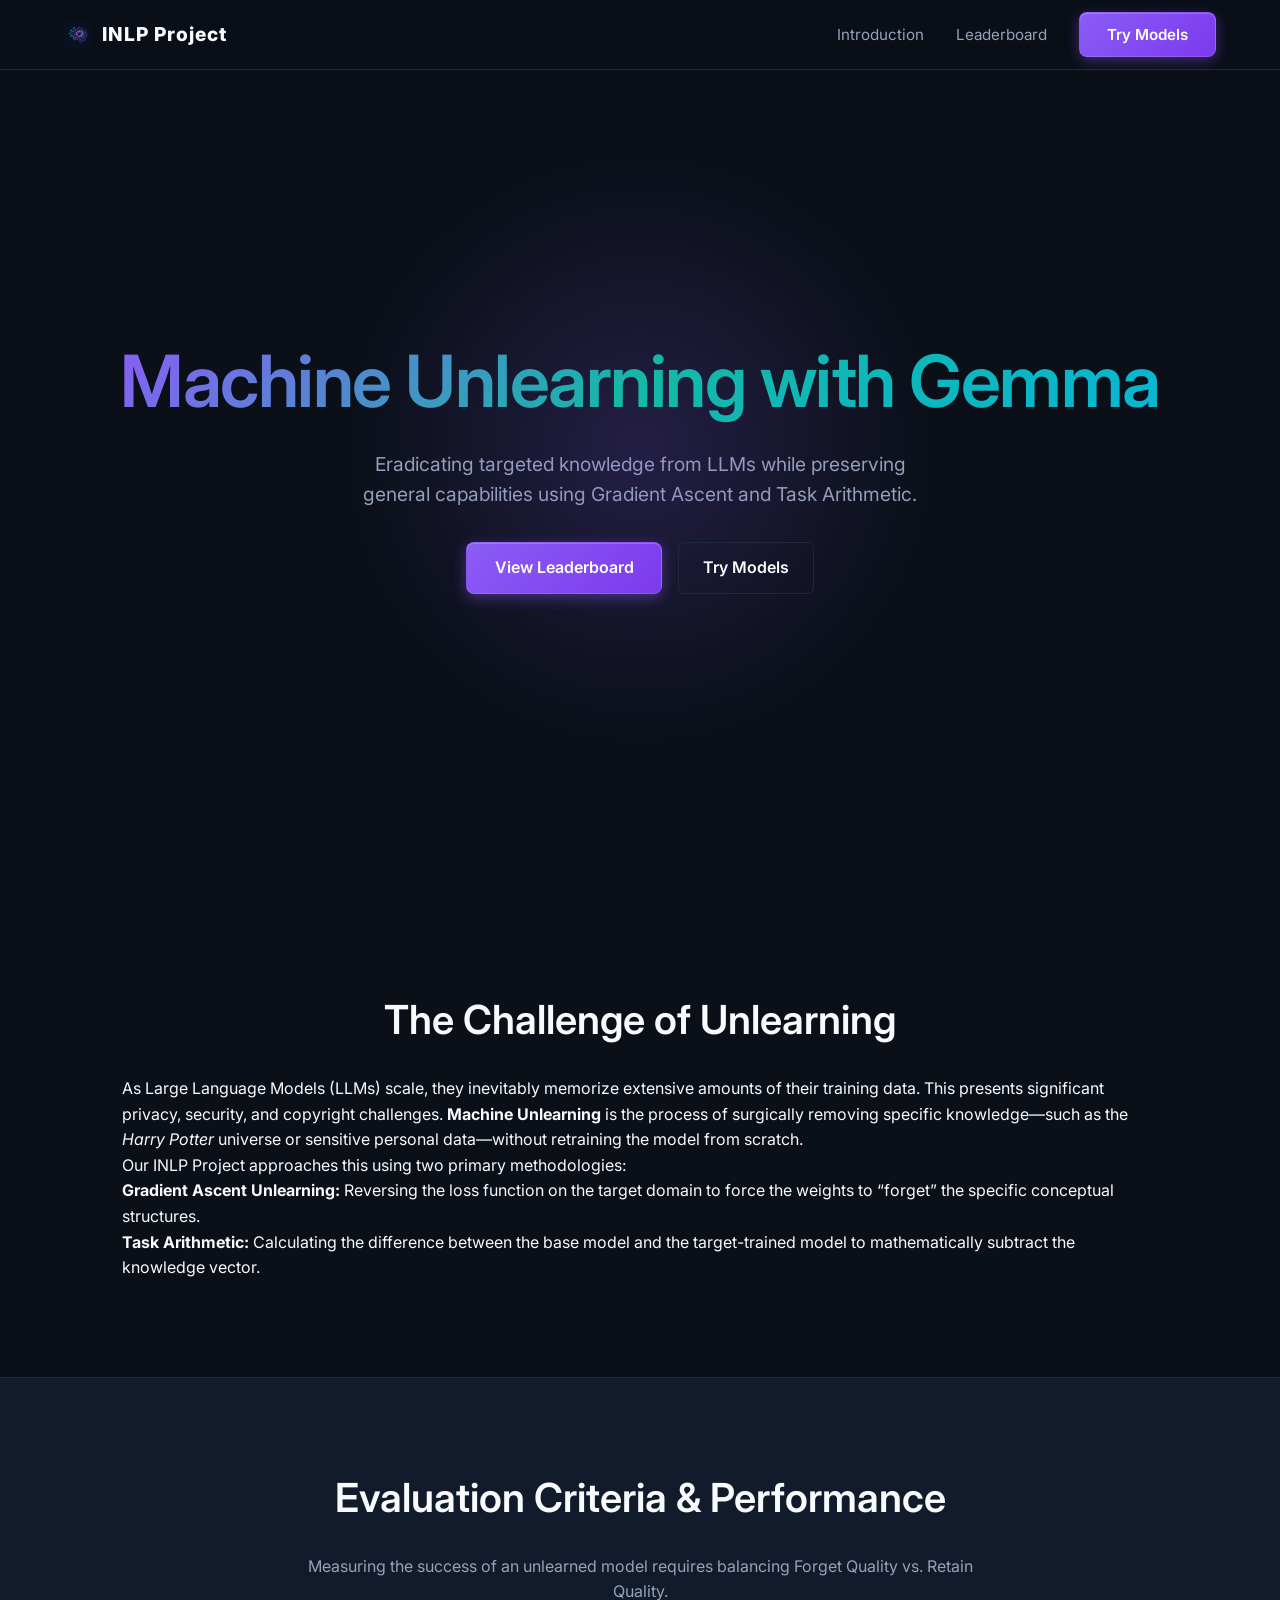
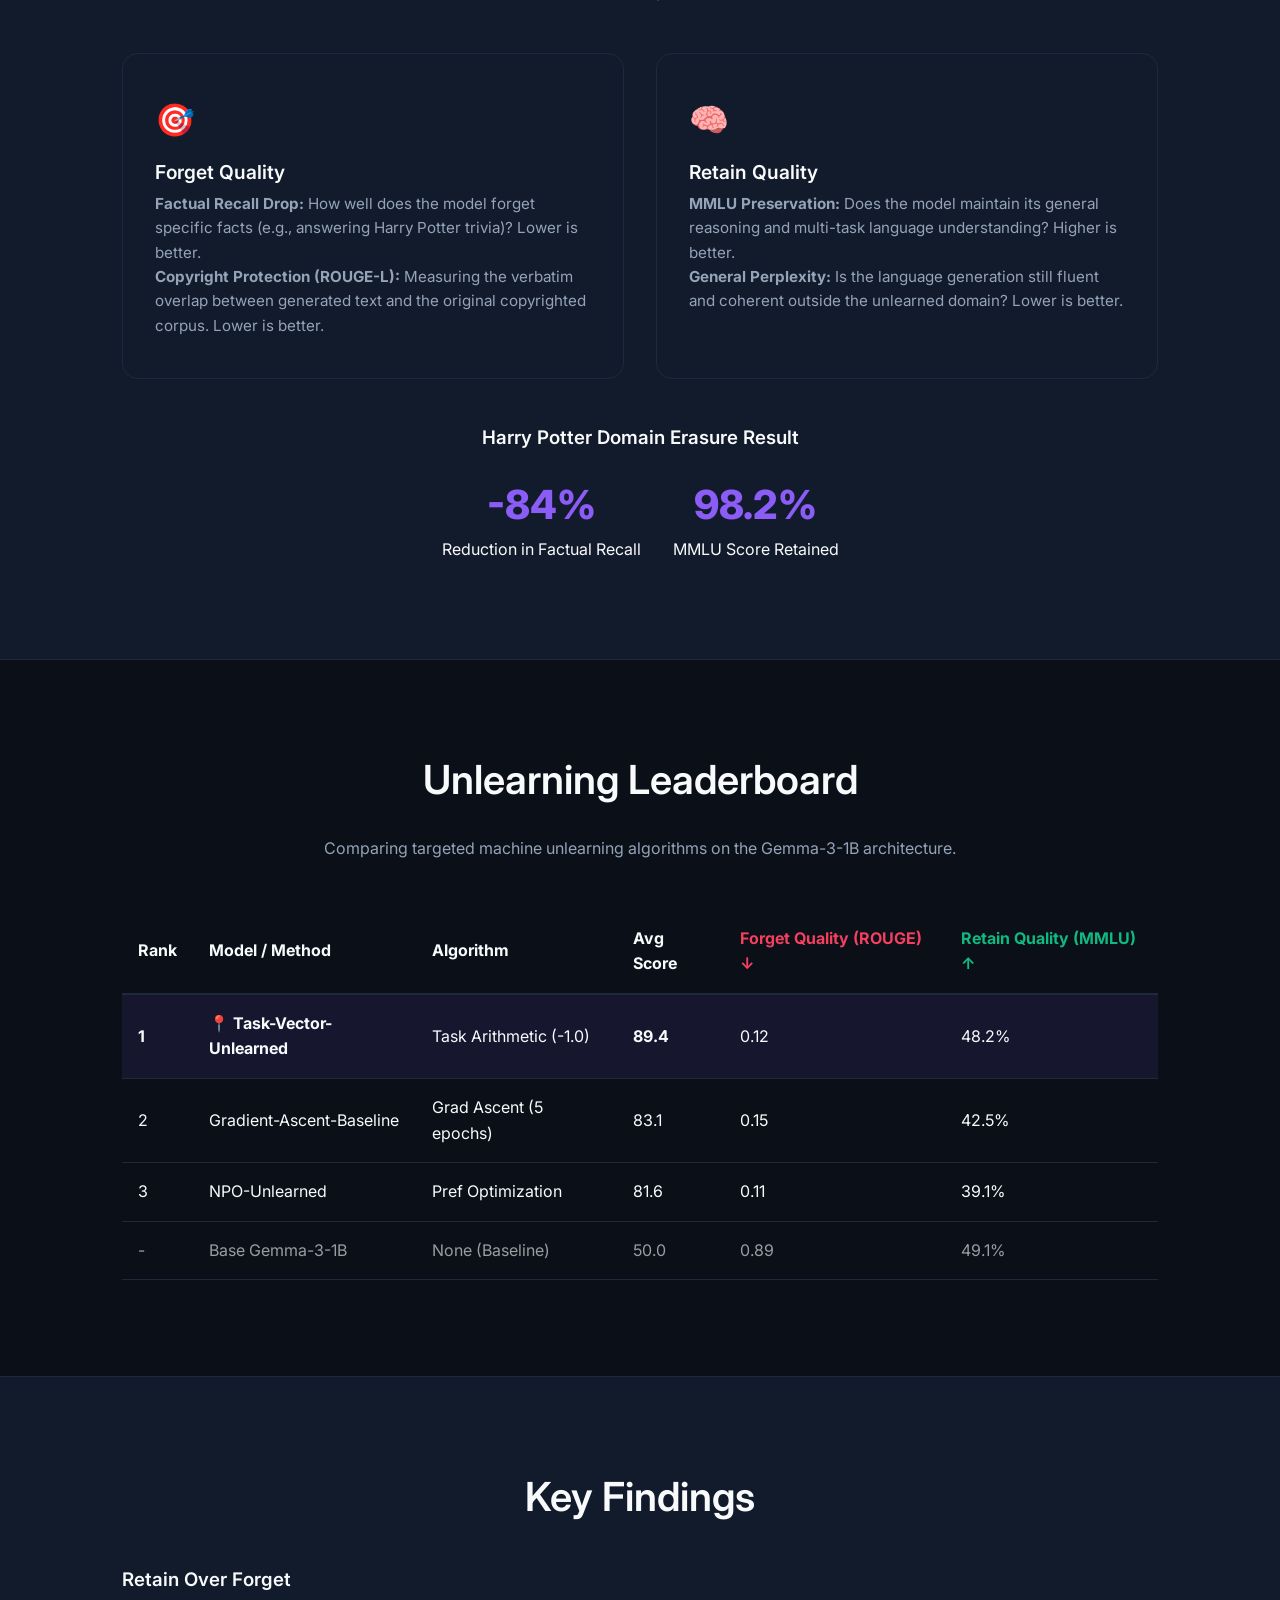
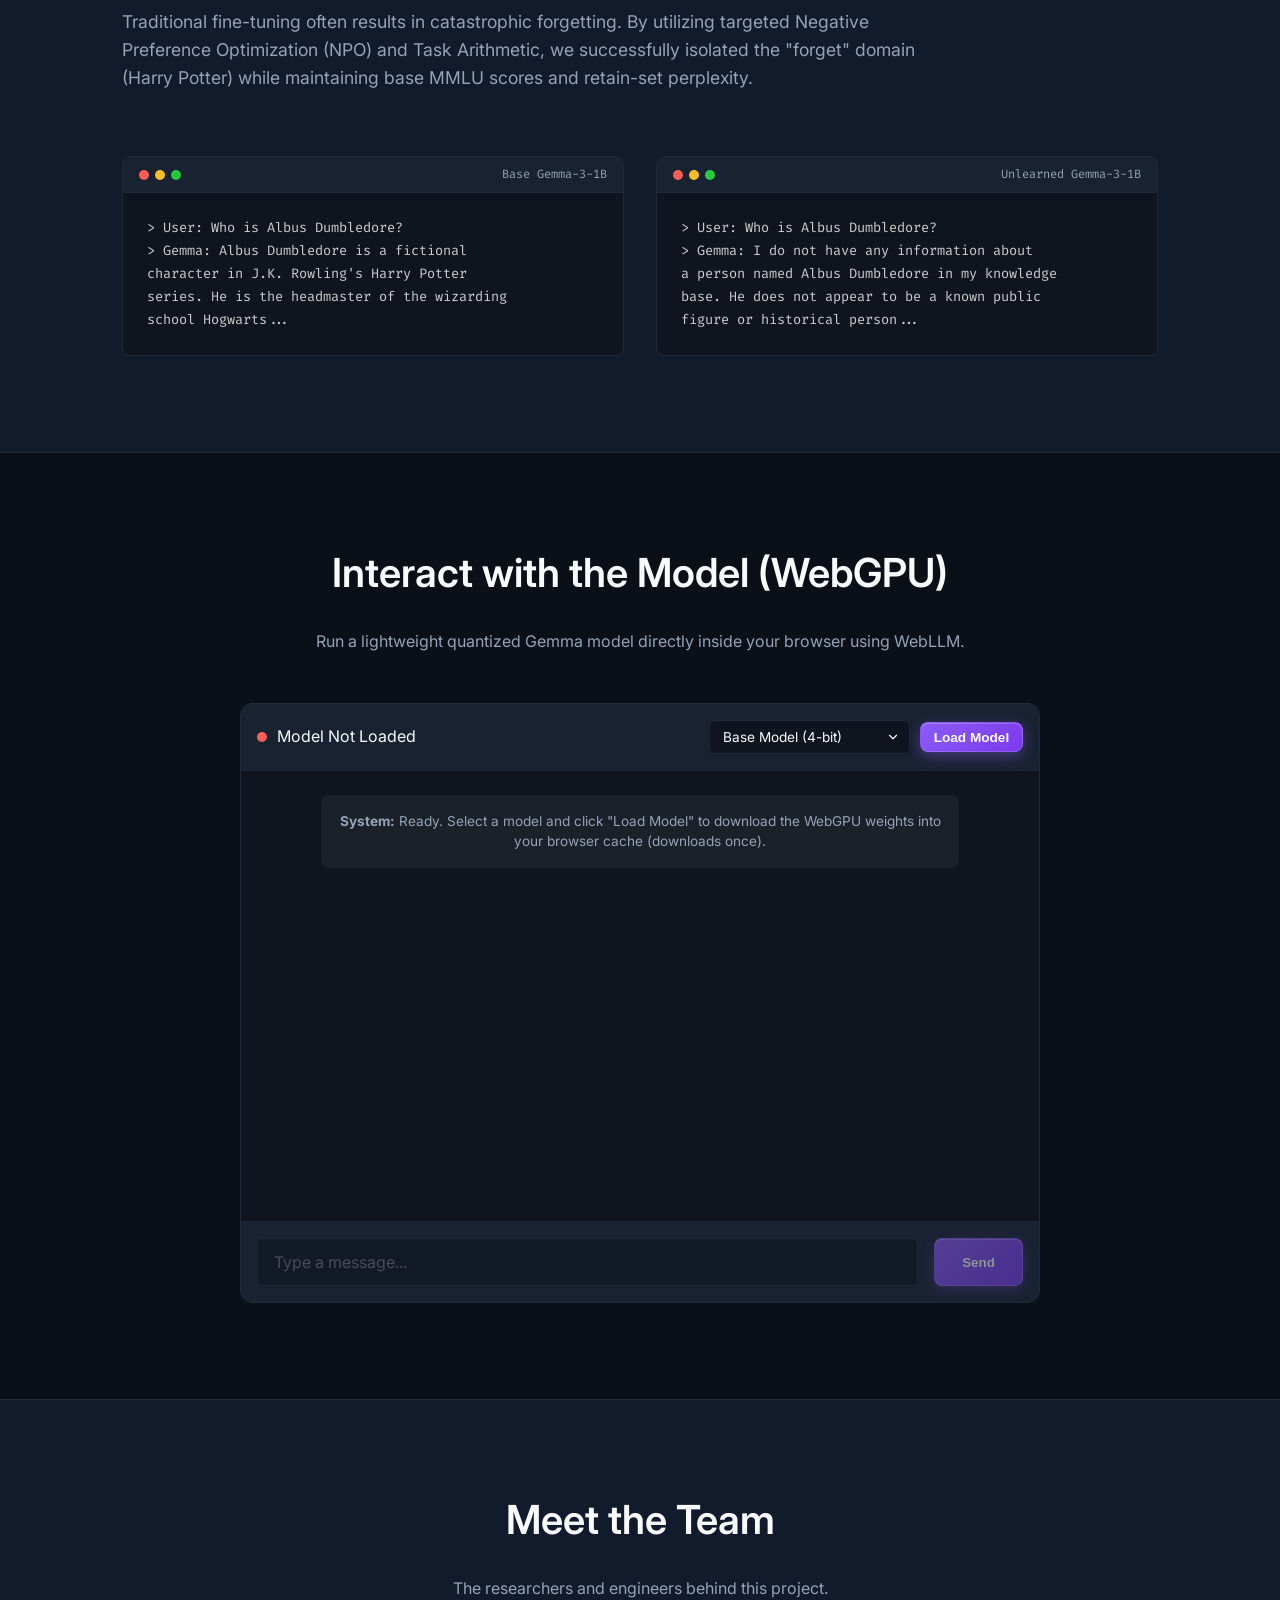
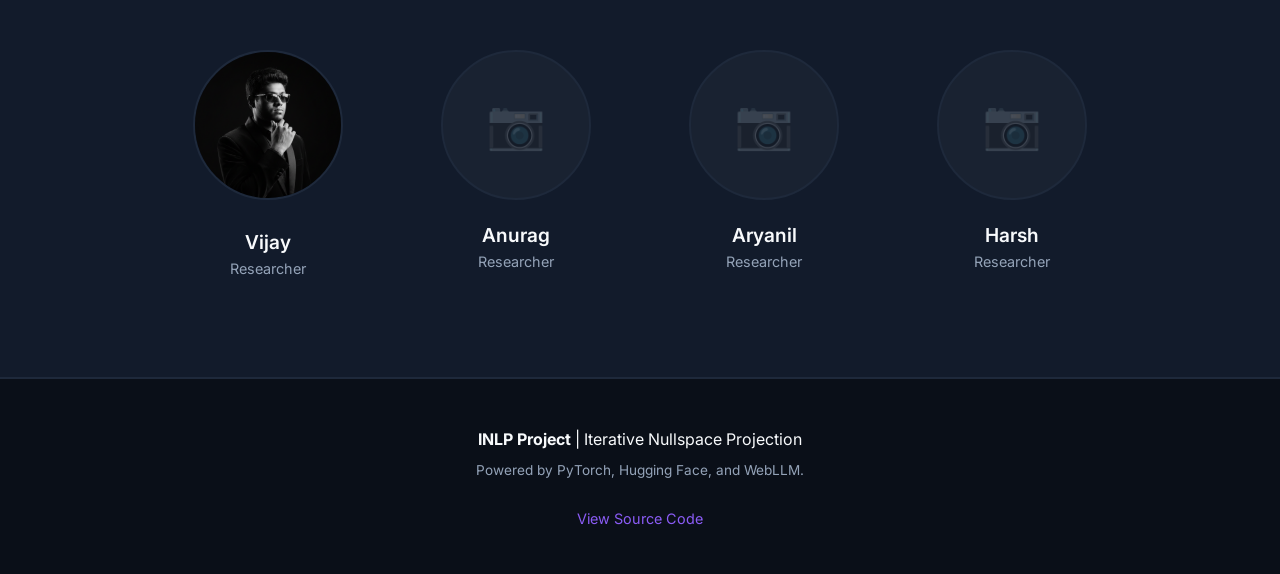
==== docs/index.html @ e5f1274c "Move Website folder to docs for GitHub Pages deployment" ====
<!DOCTYPE html>
<html lang="en">

<head>
    <meta charset="UTF-8">
    <meta name="viewport" content="width=device-width, initial-scale=1.0">
    <title>Gemma Unlearning | Iterative Nullspace Projection</title>
    <link rel="icon" type="image/png" href="logo.png">
    <link rel="stylesheet" href="style.css">
    <link
        href="https://fonts.googleapis.com/css2?family=Inter:wght@300;400;600;800&family=Fira+Code:wght@400;500&display=swap"
        rel="stylesheet">
</head>

<body>

    <!-- Navigation -->
    <nav class="navbar">
        <div class="logo">
            <img src="logo.png" alt="INLP Logo" class="logo-img">
            INLP Project
        </div>
        <ul class="nav-links">
            <li><a href="#intro">Introduction</a></li>
            <li><a href="#leaderboard">Leaderboard</a></li>
            <li><a href="#models" class="btn-primary">Try Models</a></li>
        </ul>
    </nav>

    <!-- Hero Section -->
    <header class="hero" id="home">
        <div class="hero-content">
            <h1 class="gradient-text">Machine Unlearning with Gemma</h1>
            <p class="subtitle">Eradicating targeted knowledge from LLMs while preserving general capabilities using
                Gradient Ascent and Task Arithmetic.</p>
            <div class="hero-buttons">
                <a href="#leaderboard" class="btn-primary">View Leaderboard</a>
                <a href="#models" class="btn-secondary">Try Models</a>
            </div>
        </div>
        <div class="glow-orb"></div>
    </header>

    <!-- Introduction Section -->
    <section class="section" id="intro">
        <div class="container">
            <h2 class="section-title">The Challenge of Unlearning</h2>
            <div class="intro-content">
                <p>As Large Language Models (LLMs) scale, they inevitably memorize extensive amounts of their training
                    data. This presents significant privacy, security, and copyright challenges. <strong>Machine
                        Unlearning</strong> is the process of surgically removing specific knowledge—such as the
                    <i>Harry Potter</i> universe or sensitive personal data—without retraining the model from scratch.
                </p>

                <p>Our INLP Project approaches this using two primary methodologies:</p>
                <ul>
                    <li><strong>Gradient Ascent Unlearning:</strong> Reversing the loss function on the target domain to
                        force the weights to “forget” the specific conceptual structures.</li>
                    <li><strong>Task Arithmetic:</strong> Calculating the difference between the base model and the
                        target-trained model to mathematically subtract the knowledge vector.</li>
                </ul>
            </div>
        </div>
    </section>

    <!-- Evaluation Criteria & Performance -->
    <section class="section bg-alt" id="evaluation">
        <div class="container">
            <h2 class="section-title">Evaluation Criteria & Performance</h2>
            <p class="section-desc">Measuring the success of an unlearned model requires balancing Forget Quality vs.
                Retain Quality.</p>

            <div class="grid-cards">
                <div class="card">
                    <div class="card-icon">🎯</div>
                    <h3>Forget Quality</h3>
                    <p><strong>Factual Recall Drop:</strong> How well does the model forget specific facts (e.g.,
                        answering Harry Potter trivia)? Lower is better.</p>
                    <p><strong>Copyright Protection (ROUGE-L):</strong> Measuring the verbatim overlap between generated
                        text and the original copyrighted corpus. Lower is better.</p>
                </div>

                <div class="card">
                    <div class="card-icon">🧠</div>
                    <h3>Retain Quality</h3>
                    <p><strong>MMLU Preservation:</strong> Does the model maintain its general reasoning and multi-task
                        language understanding? Higher is better.</p>
                    <p><strong>General Perplexity:</strong> Is the language generation still fluent and coherent outside
                        the unlearned domain? Lower is better.</p>
                </div>
            </div>

            <div class="performance-stats" style="margin-top: 3rem; text-align: center;">
                <h3>Harry Potter Domain Erasure Result</h3>
                <div class="stats-grid" style="display: flex; justify-content: center; gap: 2rem; margin-top: 1.5rem;">
                    <div class="stat-box">
                        <div class="stat-value" style="font-size: 2.5rem; color: var(--accent); font-weight: 800;">-84%
                        </div>
                        <div class="stat-label">Reduction in Factual Recall</div>
                    </div>
                    <div class="stat-box">
                        <div class="stat-value" style="font-size: 2.5rem; color: var(--accent); font-weight: 800;">98.2%
                        </div>
                        <div class="stat-label">MMLU Score Retained</div>
                    </div>
                </div>
            </div>
        </div>
    </section>

    <!-- Leaderboard Section -->
    <section class="section" id="leaderboard">
        <div class="container">
            <h2 class="section-title">Unlearning Leaderboard</h2>
            <p class="section-desc">Comparing targeted machine unlearning algorithms on the Gemma-3-1B architecture.</p>

            <div class="table-container" style="overflow-x: auto; margin-top: 2rem;">
                <table class="leaderboard-table" style="width: 100%; border-collapse: collapse; text-align: left;">
                    <thead>
                        <tr style="border-bottom: 2px solid var(--border);">
                            <th style="padding: 1rem;">Rank</th>
                            <th style="padding: 1rem;">Model / Method</th>
                            <th style="padding: 1rem;">Algorithm</th>
                            <th style="padding: 1rem;">Avg Score</th>
                            <th style="padding: 1rem; color: #f43f5e;">Forget Quality (ROUGE) ↓</th>
                            <th style="padding: 1rem; color: #10b981;">Retain Quality (MMLU) ↑</th>
                        </tr>
                    </thead>
                    <tbody>
                        <tr style="border-bottom: 1px solid var(--border); background: rgba(139, 92, 246, 0.1);">
                            <td style="padding: 1rem; font-weight: bold;">1</td>
                            <td style="padding: 1rem;">📍 <strong>Task-Vector-Unlearned</strong></td>
                            <td style="padding: 1rem;">Task Arithmetic (-1.0)</td>
                            <td style="padding: 1rem; font-weight: bold;">89.4</td>
                            <td style="padding: 1rem;">0.12</td>
                            <td style="padding: 1rem;">48.2%</td>
                        </tr>
                        <tr style="border-bottom: 1px solid var(--border);">
                            <td style="padding: 1rem;">2</td>
                            <td style="padding: 1rem;">Gradient-Ascent-Baseline</td>
                            <td style="padding: 1rem;">Grad Ascent (5 epochs)</td>
                            <td style="padding: 1rem;">83.1</td>
                            <td style="padding: 1rem;">0.15</td>
                            <td style="padding: 1rem;">42.5%</td>
                        </tr>
                        <tr style="border-bottom: 1px solid var(--border);">
                            <td style="padding: 1rem;">3</td>
                            <td style="padding: 1rem;">NPO-Unlearned</td>
                            <td style="padding: 1rem;">Pref Optimization</td>
                            <td style="padding: 1rem;">81.6</td>
                            <td style="padding: 1rem;">0.11</td>
                            <td style="padding: 1rem;">39.1%</td>
                        </tr>
                        <tr style="border-bottom: 1px solid var(--border); opacity: 0.6;">
                            <td style="padding: 1rem;">-</td>
                            <td style="padding: 1rem;">Base Gemma-3-1B</td>
                            <td style="padding: 1rem;">None (Baseline)</td>
                            <td style="padding: 1rem;">50.0</td>
                            <td style="padding: 1rem;">0.89</td>
                            <td style="padding: 1rem;">49.1%</td>
                        </tr>
                    </tbody>
                </table>
            </div>
        </div>
    </section>

    <!-- Findings Section -->
    <section class="section bg-alt" id="findings">
        <div class="container">
            <h2 class="section-title">Key Findings</h2>

            <div class="findings-content">
                <div class="finding-box">
                    <h3>Retain Over Forget</h3>
                    <p>Traditional fine-tuning often results in catastrophic forgetting. By utilizing targeted Negative
                        Preference Optimization (NPO) and Task Arithmetic, we successfully isolated the "forget" domain
                        (Harry Potter) while maintaining base MMLU scores and retain-set perplexity.</p>
                </div>

                <div class="code-comparison">
                    <div class="code-block">
                        <div class="code-header">
                            <span class="dot red"></span>
                            <span class="dot yellow"></span>
                            <span class="dot green"></span>
                            <span class="title">Base Gemma-3-1B</span>
                        </div>
                        <pre><code>> User: Who is Albus Dumbledore?
> Gemma: Albus Dumbledore is a fictional 
character in J.K. Rowling's Harry Potter 
series. He is the headmaster of the wizarding 
school Hogwarts...</code></pre>
                    </div>

                    <div class="code-block">
                        <div class="code-header">
                            <span class="dot red"></span>
                            <span class="dot yellow"></span>
                            <span class="dot green"></span>
                            <span class="title">Unlearned Gemma-3-1B</span>
                        </div>
                        <pre><code>> User: Who is Albus Dumbledore?
> Gemma: I do not have any information about 
a person named Albus Dumbledore in my knowledge 
base. He does not appear to be a known public 
figure or historical person...</code></pre>
                    </div>
                </div>
            </div>
        </div>
    </section>

    <!-- Models Section -->
    <section class="section" id="models">
        <div class="container">
            <h2 class="section-title">Interact with the Model (WebGPU)</h2>
            <p class="section-desc">Run a lightweight quantized Gemma model directly inside your browser using WebLLM.
            </p>

            <div class="chat-container">
                <div class="chat-header">
                    <span class="status-dot red" id="model-status-dot"></span>
                    <span id="model-status-text" style="margin-right: 1rem;">Model Not Loaded</span>
                    <div class="model-selection-group"
                        style="margin-left: auto; display: flex; gap: 10px; align-items: center;">
                        <select id="model-selector" class="model-dropdown">
                            <option value="gemma-3-1b-it-q4f16_1-MLC" selected>Base Model (4-bit)</option>
                            <option value="gemma-3-1b-it-q0f16-MLC">Base Model (FP16)</option>
                            <option value="unlearned-q4f16-MLC">Unlearned Model (4-bit)</option>
                            <option value="unlearned-fp16-MLC">Unlearned Model (FP16)</option>
                        </select>
                        <button id="load-model-btn" class="btn-primary btn-sm">Load Model</button>
                    </div>
                </div>

                <!-- Progress Bar Container -->
                <div class="progress-box" id="progress-box" style="display: none;">
                    <div class="progress-fill" id="progress-fill"></div>
                </div>

                <div class="chat-box" id="chat-box">
                    <div class="message system">
                        <strong>System:</strong> Ready. Select a model and click "Load Model" to download the WebGPU
                        weights into your browser cache (downloads once).
                    </div>
                </div>

                <div class="chat-input-area">
                    <input type="text" id="chat-input" placeholder="Type a message..." disabled>
                    <button id="send-btn" class="btn-primary" disabled>Send</button>
                </div>
            </div>
        </div>
    </section>

    <!-- Meet the Team Section -->
    <section class="section bg-alt" id="team">
        <div class="container">
            <h2 class="section-title">Meet the Team</h2>
            <p class="section-desc">The researchers and engineers behind this project.</p>

            <div class="team-grid">
                <div class="team-member">
                    <img src="teamPics/vijay.png" alt="Vijay" class="team-photo">
                    <h3>Vijay</h3>
                    <p>Researcher</p>
                </div>
                <div class="team-member">
                    <div class="team-photo placeholder"></div>
                    <h3>Anurag</h3>
                    <p>Researcher</p>
                </div>
                <div class="team-member">
                    <div class="team-photo placeholder"></div>
                    <h3>Aryanil</h3>
                    <p>Researcher</p>
                </div>
                <div class="team-member">
                    <div class="team-photo placeholder"></div>
                    <h3>Harsh</h3>
                    <p>Researcher</p>
                </div>
            </div>
        </div>
    </section>

    <!-- Footer -->
    <footer class="footer">
        <div class="container">
            <p><strong>INLP Project</strong> | Iterative Nullspace Projection</p>
            <p class="sm-text">Powered by PyTorch, Hugging Face, and WebLLM.</p>
            <div class="footer-links">
                <a href="https://github.com/VA24d/INLP-Project" target="_blank">View Source Code</a>
            </div>
        </div>
    </footer>

    <!-- WebLLM Module -->
    <script type="module">
        import { CreateMLCEngine } from "https://esm.run/@mlc-ai/web-llm";

        const chatBox = document.getElementById("chat-box");
        const chatInput = document.getElementById("chat-input");
        const sendBtn = document.getElementById("send-btn");
        const loadModelBtn = document.getElementById("load-model-btn");
        const statusText = document.getElementById("model-status-text");
        const statusDot = document.getElementById("model-status-dot");
        const modelSelector = document.getElementById("model-selector");

        // Progress bar elements
        const progressBox = document.getElementById("progress-box");
        const progressFill = document.getElementById("progress-fill");

        let engine;

        function appendMessage(sender, text, isMarkdown = false) {
            const msgDiv = document.createElement("div");
            msgDiv.className = `message ${sender.toLowerCase()}`;
            msgDiv.innerHTML = `<strong>${sender}:</strong> <span>${text}</span>`;
            chatBox.appendChild(msgDiv);
            chatBox.scrollTop = chatBox.scrollHeight;
            return msgDiv.querySelector("span");
        }

        loadModelBtn.addEventListener("click", async () => {
            if (!navigator.gpu) {
                console.error("WebGPU is not supported by this browser.");
                alert("Your browser does not support WebGPU. Please use a recent version of Chrome/Edge.");
                return;
            }

            const targetModel = modelSelector.value;
            console.log(`[WebLLM Debug] Attempting to load model: ${targetModel}`);

            loadModelBtn.disabled = true;
            modelSelector.disabled = true;
            statusDot.className = "status-dot yellow";
            progressBox.style.display = "block";

            try {
                // If you are loading a custom model from HF, add map logic here:
                // appConfig: { model_list: [...], useIndexedDBCache: true }
                engine = await CreateMLCEngine(targetModel, {
                    initProgressCallback: (progress) => {
                        const percent = Math.round(progress.progress * 100);
                        statusText.innerText = `Loading: ${percent}%`;
                        progressFill.style.width = `${percent}%`;
                        console.log(`[WebLLM Debug] Progress: ${percent}%, ${progress.text}`);
                    }
                });

                console.log(`[WebLLM Debug] Successfully loaded ${targetModel}`);
                statusText.innerText = "Model Loaded & Ready";
                statusDot.className = "status-dot green";
                progressBox.style.display = "none";
                document.querySelector(".model-selection-group").style.display = "none";
                chatInput.disabled = false;
                sendBtn.disabled = false;
                appendMessage("System", "Model loaded! Try asking it about Albus Dumbledore.");
            } catch (err) {
                console.error(err);
                statusText.innerText = "Error loading model";
                statusDot.className = "status-dot red";
                loadModelBtn.disabled = false;
                appendMessage("System", "Failed to load model. Check console for details.");
            }
        });

        async function handleSend() {
            const query = chatInput.value.trim();
            if (!query || !engine) return;

            chatInput.value = "";
            chatInput.disabled = true;
            sendBtn.disabled = true;

            appendMessage("User", query);
            const responseSpan = appendMessage("Gemma", "...");

            try {
                const chunks = await engine.chat.completions.create({
                    messages: [{ role: "user", content: query }],
                    stream: true,
                });

                let fullText = "";
                for await (const chunk of chunks) {
                    const delta = chunk.choices[0]?.delta?.content || "";
                    fullText += delta;
                    responseSpan.innerText = fullText;
                    chatBox.scrollTop = chatBox.scrollHeight;
                }
            } catch (err) {
                responseSpan.innerText = "Error generating response.";
                console.error(err);
            }

            chatInput.disabled = false;
            sendBtn.disabled = false;
            chatInput.focus();
        }

        sendBtn.addEventListener("click", handleSend);
        chatInput.addEventListener("keypress", (e) => {
            if (e.key === "Enter") handleSend();
        });
    </script>
    <script src="script.js"></script>
</body>

</html>
---- docs/style.css ----
:root {
    --bg-main: #0a0f18;
    /* Deep dark blue */
    --bg-sec: #121b2b;
    --text-primary: #f8fafc;
    --text-sec: #94a3b8;
    --accent: #8b5cf6;
    /* Soft purple */
    --accent-glow: rgba(139, 92, 246, 0.4);
    --accent2: #14b8a6;
    /* Teal */
    --border: #1e293b;
    --font-sans: 'Inter', sans-serif;
    --font-mono: 'Fira Code', monospace;
}

* {
    margin: 0;
    padding: 0;
    box-sizing: border-box;
}

body {
    font-family: var(--font-sans);
    background-color: var(--bg-main);
    color: var(--text-primary);
    line-height: 1.6;
    overflow-x: hidden;
}

a {
    text-decoration: none;
    color: inherit;
    transition: all 0.2s ease-in-out;
}

ul {
    list-style: none;
}

/* Typography */
h1,
h2,
h3 {
    font-weight: 600;
    line-height: 1.2;
}

.gradient-text {
    background: linear-gradient(135deg, var(--accent), var(--accent2), #06b6d4);
    -webkit-background-clip: text;
    background-clip: text;
    -webkit-text-fill-color: transparent;
    display: inline-block;
}

.subtitle {
    font-size: 1.2rem;
    color: var(--text-sec);
    max-width: 600px;
    margin: 1.5rem auto;
}

.section-title {
    font-size: 2.5rem;
    margin-bottom: 2rem;
    text-align: center;
}

.section-desc {
    text-align: center;
    color: var(--text-sec);
    max-width: 700px;
    margin: 0 auto 3rem;
}

/* Nav */
.navbar {
    position: fixed;
    top: 0;
    left: 0;
    width: 100%;
    display: flex;
    justify-content: space-between;
    align-items: center;
    padding: 1.2rem 5%;
    background: rgba(10, 15, 24, 0.85);
    backdrop-filter: blur(10px);
    border-bottom: 1px solid var(--border);
    z-index: 1000;
}

.logo {
    font-size: 1.2rem;
    font-weight: 800;
    letter-spacing: 1px;
    color: var(--text-primary);
    display: flex;
    align-items: center;
    gap: 0.6rem;
}

.logo-img {
    height: 28px;
    width: auto;
}

.nav-links {
    display: flex;
    align-items: center;
    gap: 2rem;
}

.nav-links a {
    color: var(--text-sec);
    font-size: 0.95rem;
}

.nav-links a:hover {
    color: var(--text-primary);
}

/* Buttons */
.btn-primary {
    background: linear-gradient(135deg, var(--accent) 0%, #7c3aed 100%);
    color: #fff !important;
    padding: 0.75rem 1.7rem;
    border-radius: 8px;
    font-weight: 600;
    border: 1px solid rgba(255, 255, 255, 0.1);
    box-shadow: 0 4px 14px 0 var(--accent-glow), inset 0 1px 0 rgba(255, 255, 255, 0.2);
    transition: all 0.3s cubic-bezier(0.175, 0.885, 0.32, 1.275);
}

.btn-primary:hover {
    background: linear-gradient(135deg, #7c3aed 0%, var(--accent) 100%);
    transform: translateY(-3px) scale(1.02);
    box-shadow: 0 8px 25px 0 var(--accent-glow), inset 0 1px 0 rgba(255, 255, 255, 0.2);
}

.btn-secondary {
    background: transparent;
    border: 1px solid var(--border);
    color: var(--text-primary);
    padding: 0.75rem 1.5rem;
    border-radius: 6px;
    font-weight: 600;
}

.btn-secondary:hover {
    border-color: var(--text-sec);
    background: var(--bg-sec);
}

.btn-outline {
    display: inline-block;
    margin-top: 1rem;
    padding: 0.6rem 1.2rem;
    border: 1px solid var(--border);
    border-radius: 4px;
    font-size: 0.9rem;
    font-weight: 500;
}

.btn-outline:hover {
    border-color: var(--accent);
    color: var(--accent);
}

/* Layout */
.container {
    max-width: 1100px;
    margin: 0 auto;
    padding: 0 2rem;
}

.section {
    padding: 6rem 0;
}

.bg-alt {
    background-color: var(--bg-sec);
    border-top: 1px solid var(--border);
    border-bottom: 1px solid var(--border);
}

/* Hero section */
.hero {
    min-height: 100vh;
    display: flex;
    flex-direction: column;
    justify-content: center;
    align-items: center;
    text-align: center;
    padding: 0 2rem;
    position: relative;
}

.hero h1 {
    font-size: 4.5rem;
    letter-spacing: -1.5px;
    margin-top: 2rem;
    z-index: 2;
    position: relative;
}

.hero-buttons {
    display: flex;
    gap: 1rem;
    justify-content: center;
    margin-top: 2rem;
    position: relative;
    z-index: 2;
}

/* Ambient glow orb behind hero text */
@keyframes pulse-glow {
    0% {
        transform: translate(-50%, -50%) scale(1);
        opacity: 0.8;
    }

    50% {
        transform: translate(-50%, -50%) scale(1.1);
        opacity: 1;
    }

    100% {
        transform: translate(-50%, -50%) scale(1);
        opacity: 0.8;
    }
}

.glow-orb {
    position: absolute;
    top: 50%;
    left: 50%;
    transform: translate(-50%, -50%);
    width: 600px;
    height: 600px;
    background: radial-gradient(circle, rgba(139, 92, 246, 0.2) 0%, rgba(10, 15, 24, 0) 70%);
    z-index: 1;
    pointer-events: none;
    animation: pulse-glow 8s ease-in-out infinite;
}

/* Grids & Cards */
.grid-cards {
    display: grid;
    grid-template-columns: repeat(auto-fit, minmax(280px, 1fr));
    gap: 2rem;
    margin-top: 3rem;
}

.card {
    background: var(--bg-sec);
    padding: 2.5rem 2rem;
    border-radius: 16px;
    border: 1px solid var(--border);
    transition: transform 0.3s cubic-bezier(0.175, 0.885, 0.32, 1.275), box-shadow 0.3s ease, border-color 0.3s ease;
    position: relative;
    overflow: hidden;
}

.card::before {
    content: '';
    position: absolute;
    top: 0;
    left: 0;
    right: 0;
    height: 3px;
    background: linear-gradient(90deg, var(--accent), var(--accent2), #06b6d4);
    opacity: 0;
    transition: opacity 0.3s ease;
}

.card:hover {
    transform: translateY(-8px);
    box-shadow: 0 15px 35px rgba(0, 0, 0, 0.4), 0 0 20px rgba(139, 92, 246, 0.1) inset;
    border-color: rgba(139, 92, 246, 0.4);
}

.card:hover::before {
    opacity: 1;
}

.card-icon {
    font-size: 2rem;
    margin-bottom: 1rem;
}

.card h3 {
    font-size: 1.2rem;
    margin-bottom: 0.5rem;
}

.card p {
    color: var(--text-sec);
    font-size: 0.95rem;
}

/* Findings Section specific layout */
.findings-content {
    display: flex;
    flex-direction: column;
    gap: 4rem;
    margin-top: 3rem;
}

.finding-box h3 {
    margin-bottom: 1rem;
}

.finding-box p {
    color: var(--text-sec);
    font-size: 1.1rem;
    max-width: 800px;
}

/* Mock terminal/code comparison */
.code-comparison {
    display: grid;
    grid-template-columns: 1fr 1fr;
    gap: 2rem;
}

.code-block {
    background: #0f141e;
    border: 1px solid var(--border);
    border-radius: 8px;
    overflow: hidden;
}

.code-header {
    background: #192231;
    padding: 0.5rem 1rem;
    display: flex;
    align-items: center;
    border-bottom: 1px solid var(--border);
}

.dot {
    width: 10px;
    height: 10px;
    border-radius: 50%;
    margin-right: 6px;
}

.dot.red {
    background: #ff5f56;
}

.dot.yellow {
    background: #ffbd2e;
}

.dot.green {
    background: #27c93f;
}

.title {
    margin-left: auto;
    font-family: var(--font-mono);
    font-size: 0.75rem;
    color: var(--text-sec);
}

pre {
    padding: 1.5rem;
    overflow-x: auto;
}

code {
    font-family: var(--font-mono);
    font-size: 0.85rem;
    color: #cecece;
    white-space: pre-wrap;
}

/* Models Grid Tags */
.model-grid {
    grid-template-columns: repeat(auto-fit, minmax(400px, 1fr));
}

.model-card {
    text-align: left;
    display: flex;
    flex-direction: column;
}

.tag {
    display: inline-block;
    padding: 0.25rem 0.5rem;
    border-radius: 4px;
    font-size: 0.7rem;
    font-weight: 600;
    text-transform: uppercase;
    margin-bottom: 1rem;
    align-self: flex-start;
}

.tag-fp16 {
    background: rgba(20, 184, 166, 0.1);
    color: var(--accent2);
}

.tag-4bit {
    background: rgba(139, 92, 246, 0.1);
    color: var(--accent);
}

.model-card .btn-outline {
    margin-top: auto;
    /* Push button to bottom */
    align-self: flex-start;
}

/* Chatbox (WebLLM) */
.chat-container {
    background: #0f141e;
    border: 1px solid var(--border);
    border-radius: 12px;
    overflow: hidden;
    display: flex;
    flex-direction: column;
    height: 600px;
    max-width: 800px;
    margin: 0 auto;
}

.chat-header {
    background: #192231;
    padding: 1rem;
    display: flex;
    align-items: center;
    border-bottom: 1px solid var(--border);
}

.status-dot {
    width: 10px;
    height: 10px;
    border-radius: 50%;
    margin-right: 10px;
}

.status-dot.red {
    background: #ff5f56;
}

.status-dot.yellow {
    background: #ffbd2e;
    animation: pulse 1.5s infinite;
}

.status-dot.green {
    background: #27c93f;
}

@keyframes pulse {
    0% {
        opacity: 0.5;
    }

    50% {
        opacity: 1;
    }

    100% {
        opacity: 0.5;
    }
}

.btn-sm {
    padding: 0.4rem 0.8rem;
    font-size: 0.85rem;
}

.chat-box {
    flex: 1;
    padding: 1.5rem;
    overflow-y: auto;
    display: flex;
    flex-direction: column;
    gap: 1rem;
}

.message {
    padding: 1rem;
    border-radius: 8px;
    max-width: 85%;
    line-height: 1.5;
    font-size: 0.95rem;
}

.message.system {
    background: rgba(255, 255, 255, 0.05);
    color: var(--text-sec);
    align-self: center;
    text-align: center;
    font-size: 0.85rem;
}

.message.user {
    background: var(--bg-sec);
    border: 1px solid var(--border);
    align-self: flex-end;
}

.message.gemma {
    background: rgba(139, 92, 246, 0.1);
    border: 1px solid rgba(139, 92, 246, 0.2);
    align-self: flex-start;
}

.chat-input-area {
    display: flex;
    padding: 1rem;
    background: #192231;
    border-top: 1px solid var(--border);
    gap: 1rem;
}

.chat-input-area input {
    flex: 1;
    padding: 0.8rem 1rem;
    border-radius: 6px;
    border: 1px solid var(--border);
    background: #0f141e;
    color: var(--text-primary);
    font-family: inherit;
    font-size: 1rem;
    outline: none;
    transition: border-color 0.2s;
}

.chat-input-area input:focus {
    border-color: var(--accent);
}

.chat-input-area input:disabled {
    opacity: 0.5;
    cursor: not-allowed;
}

.model-dropdown {
    background: #0f141e url("data:image/svg+xml;charset=UTF-8,%3csvg xmlns='http://www.w3.org/2000/svg' viewBox='0 0 24 24' fill='none' stroke='%23f8fafc' stroke-width='2' stroke-linecap='round' stroke-linejoin='round'%3e%3cpolyline points='6 9 12 15 18 9'%3e%3c/polyline%3e%3c/svg%3e") no-repeat right 0.6rem center;
    background-size: 1em;
    color: var(--text-primary);
    border: 1px solid var(--border);
    padding: 0.5rem 2rem 0.5rem 0.8rem;
    border-radius: 6px;
    font-family: inherit;
    font-size: 0.85rem;
    outline: none;
    cursor: pointer;
    appearance: none;
    -webkit-appearance: none;
    -moz-appearance: none;
    box-shadow: 0 1px 3px rgba(0, 0, 0, 0.2);
    transition: border-color 0.2s, box-shadow 0.2s;
}

.model-dropdown:hover {
    border-color: var(--text-sec);
}

.model-dropdown:focus {
    border-color: var(--accent);
    box-shadow: 0 0 0 2px rgba(139, 92, 246, 0.2);
}

.model-dropdown option {
    background-color: #0f141e;
    color: var(--text-primary);
}

.model-dropdown:disabled {
    opacity: 0.5;
    cursor: not-allowed;
}

.chat-input-area .btn-primary:disabled {
    opacity: 0.5;
    cursor: not-allowed;
}

/* Progress Box */
.progress-box {
    background: #0f141e;
    height: 4px;
    width: 100%;
    overflow: hidden;
}

.progress-fill {
    height: 100%;
    background: linear-gradient(90deg, var(--accent), var(--accent2));
    width: 0%;
    transition: width 0.2s ease;
}

/* Alert */
.alert {
    display: inline-block;
    margin-top: 1rem;
    padding: 0.75rem 1.5rem;
    background: rgba(234, 179, 8, 0.1);
    color: #facc15;
    border: 1px solid rgba(234, 179, 8, 0.3);
    border-radius: 6px;
    font-size: 0.95rem;
    font-weight: 500;
}

/* Team Section */
.team-grid {
    display: flex;
    justify-content: center;
    gap: 3rem;
    flex-wrap: wrap;
    margin-top: 3rem;
}

.team-member {
    text-align: center;
    width: 200px;
}

.team-photo {
    width: 150px;
    height: 150px;
    margin: 0 auto 1.5rem;
    border-radius: 50%;
    background-size: cover;
    background-position: center;
    border: 2px solid var(--border);
    transition: transform 0.3s ease, border-color 0.3s ease;
    object-fit: cover;
}

.team-photo.placeholder {
    background-color: #192231;
    display: flex;
    align-items: center;
    justify-content: center;
}

.team-photo.placeholder::after {
    content: "📷";
    font-size: 3rem;
    opacity: 0.2;
}

.team-member:hover .team-photo {
    transform: scale(1.05);
    border-color: var(--accent);
}

.team-member h3 {
    font-size: 1.2rem;
    margin-bottom: 0.2rem;
}

.team-member p {
    color: var(--text-sec);
    font-size: 0.9rem;
}

/* Footer */
.footer {
    border-top: 1px solid var(--border);
    padding: 3rem 0;
    text-align: center;
}

.sm-text {
    font-size: 0.85rem;
    color: var(--text-sec);
    margin: 0.5rem 0 1.5rem;
}

.footer-links a {
    color: var(--accent);
    font-size: 0.9rem;
}

.footer-links a:hover {
    text-decoration: underline;
}

/* Responsive */
@media (max-width: 768px) {
    .nav-links {
        display: none;
    }

    .hero h1 {
        font-size: 3rem;
    }

    .code-comparison {
        grid-template-columns: 1fr;
    }

    .model-grid {
        grid-template-columns: 1fr;
    }
}
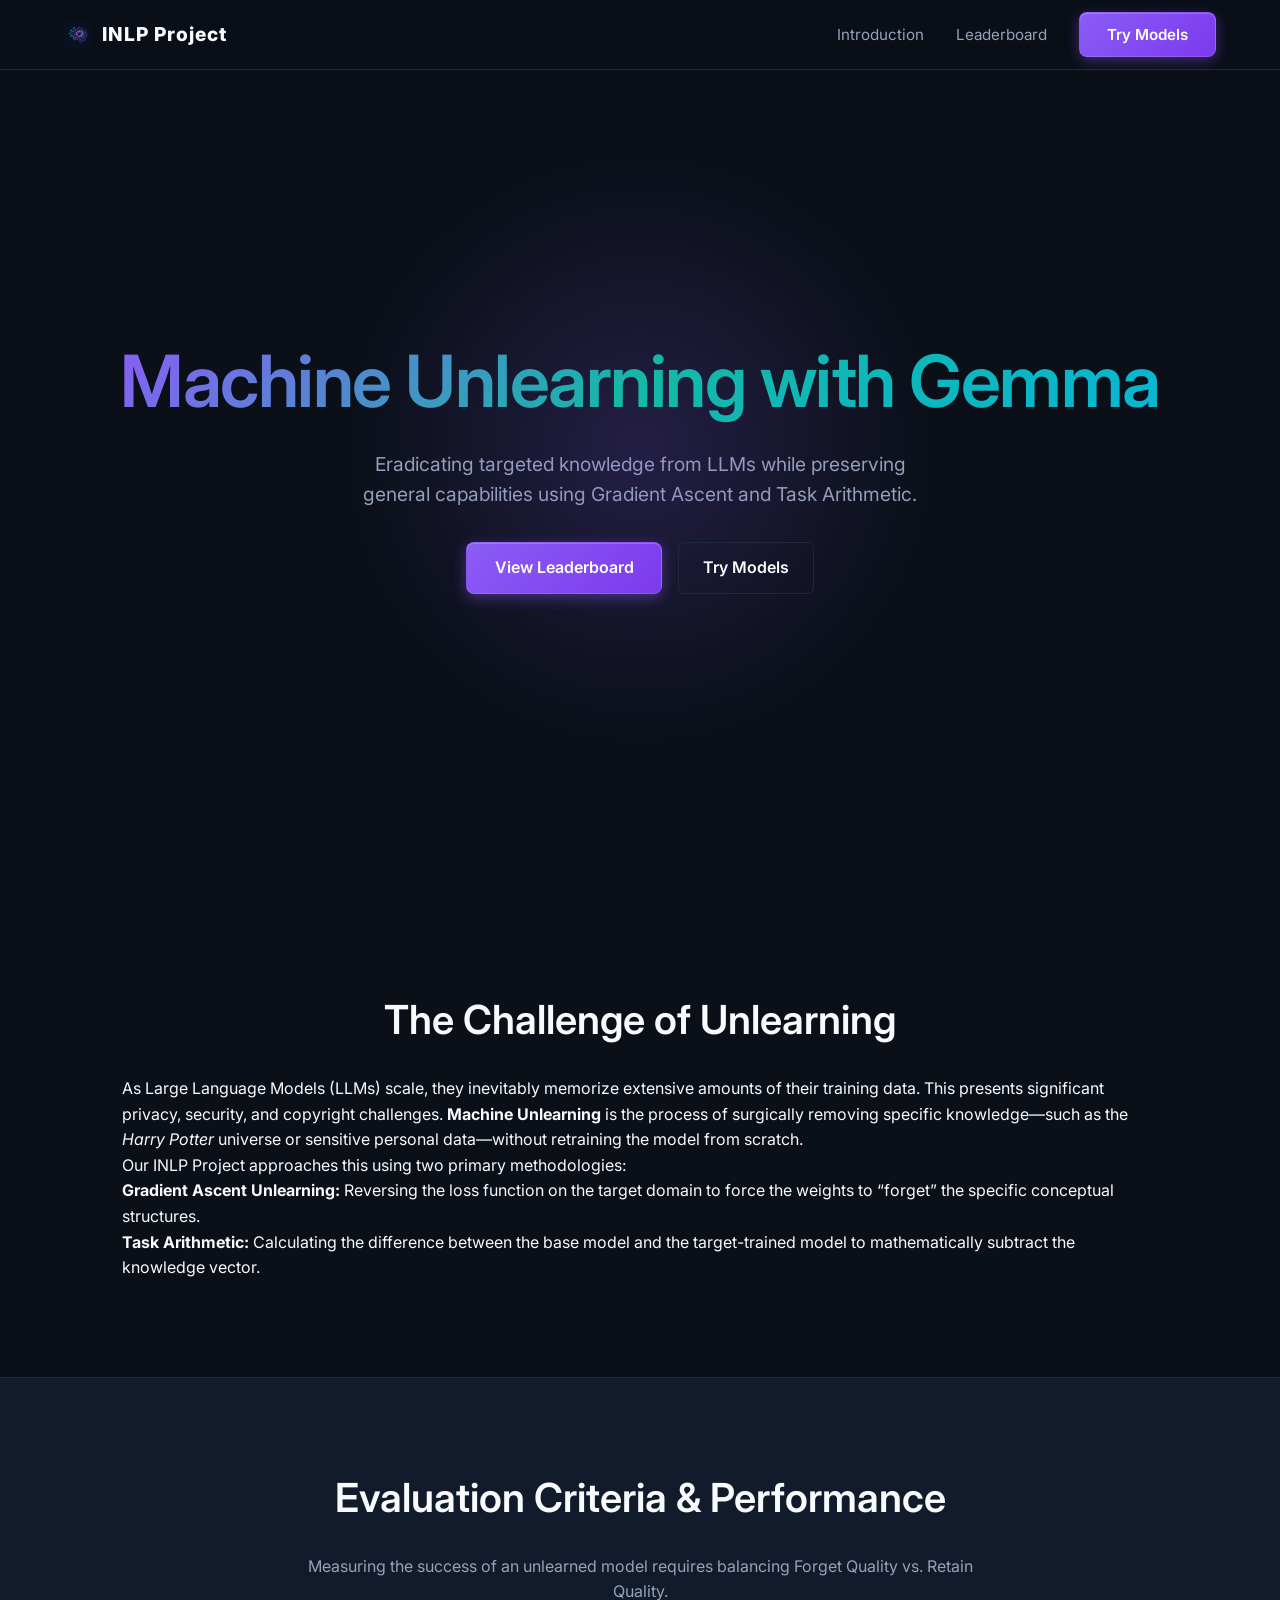
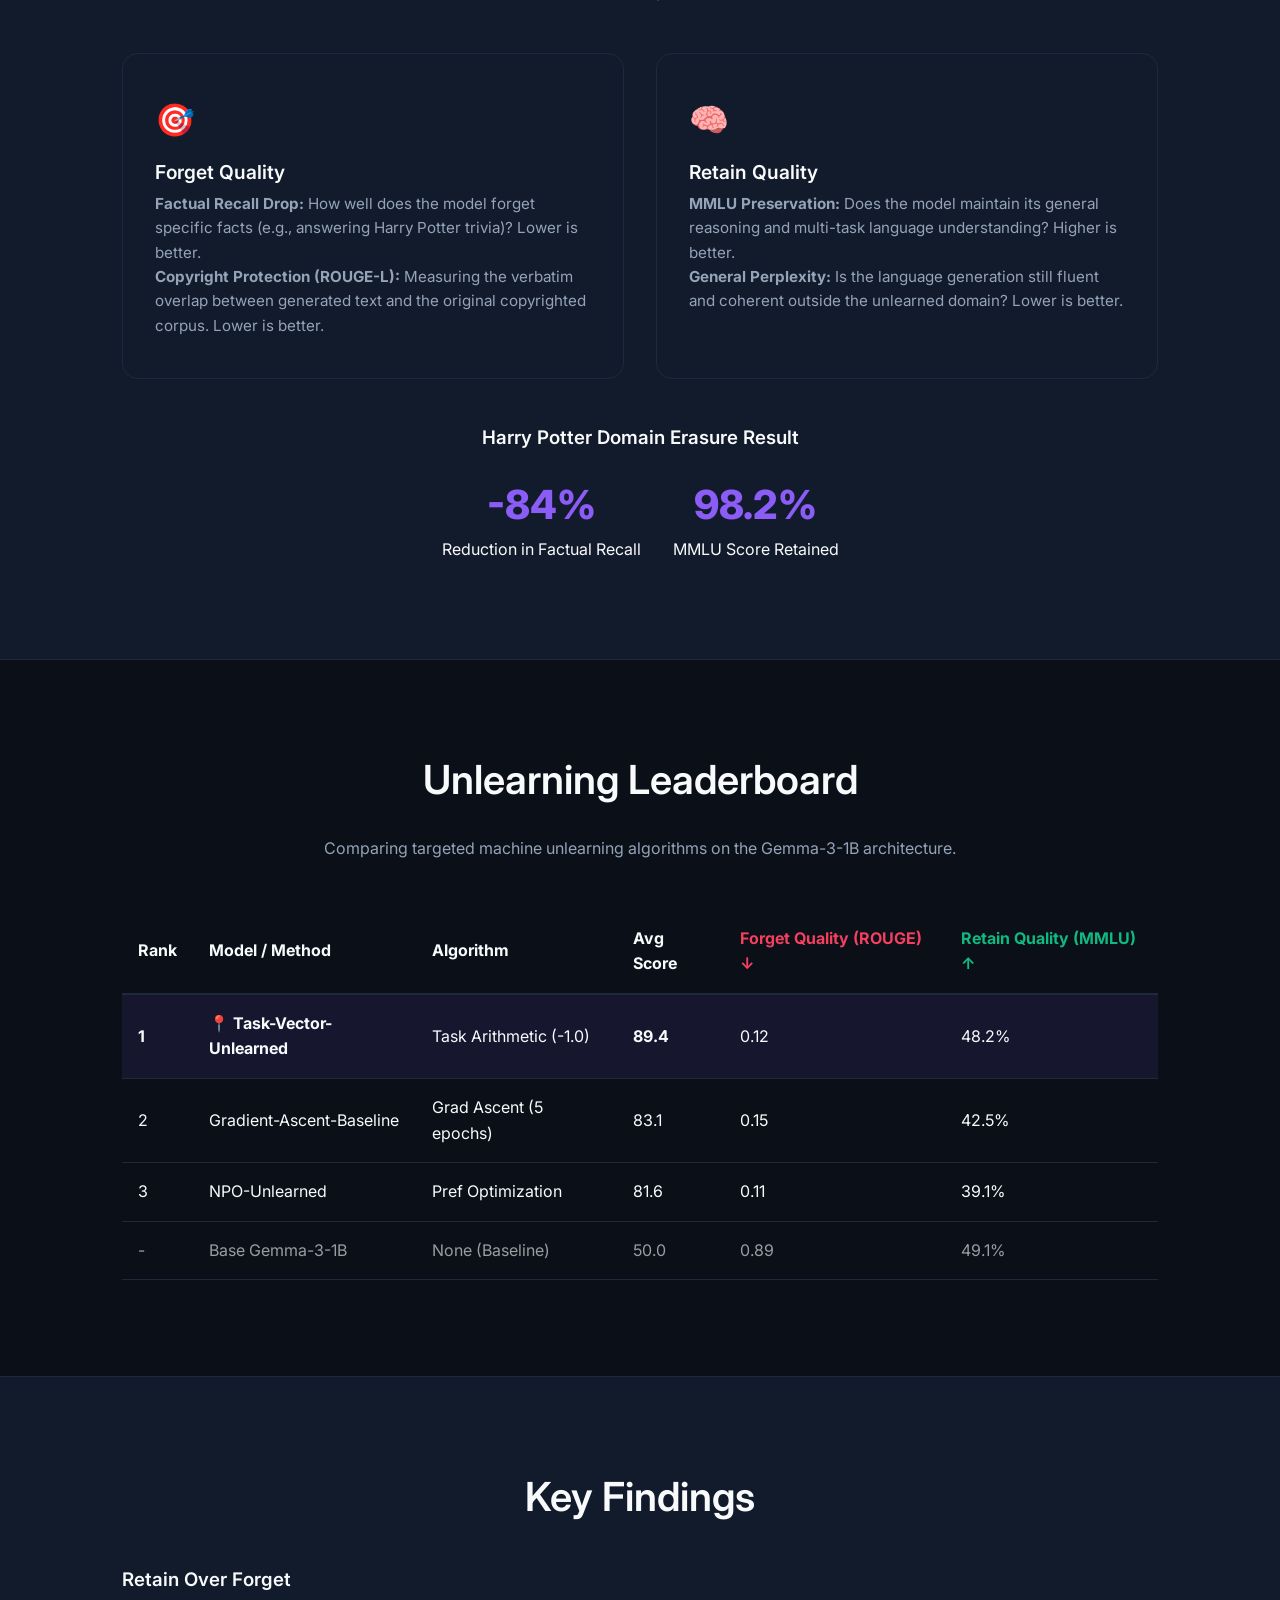
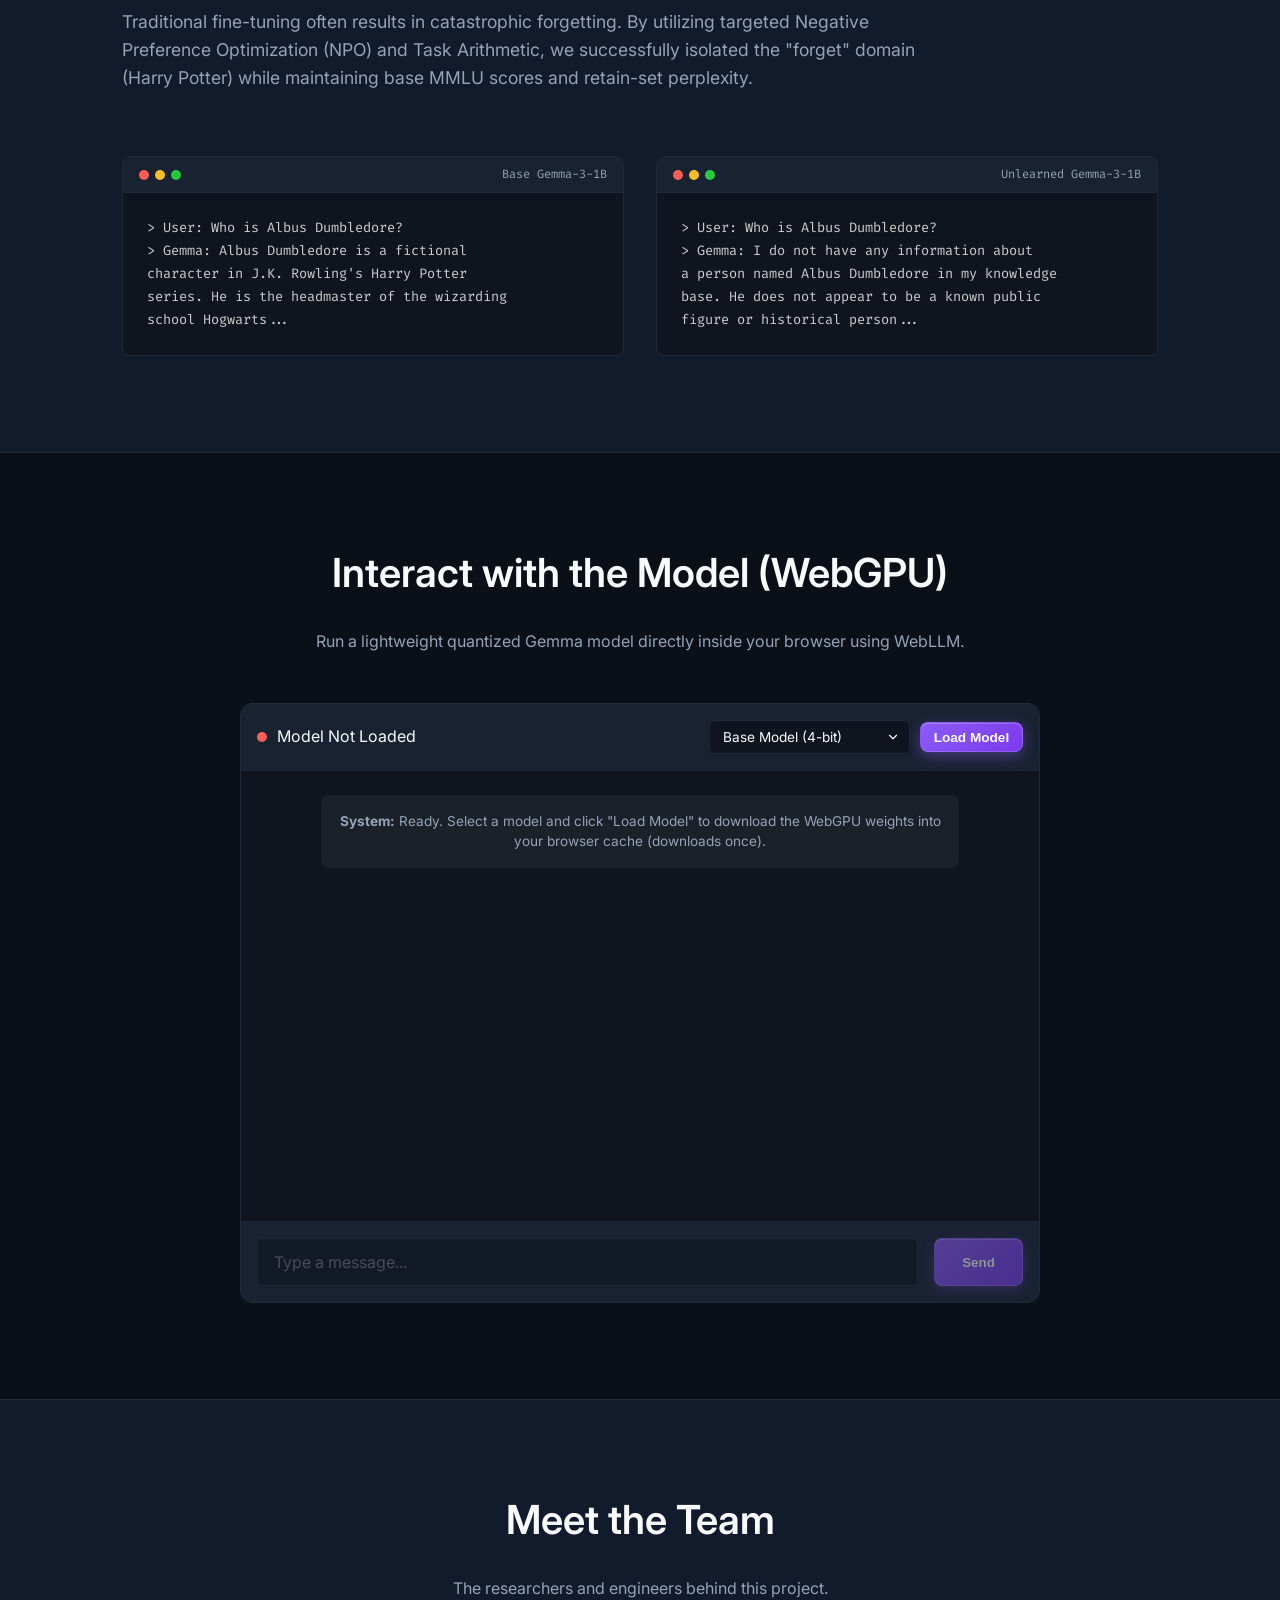
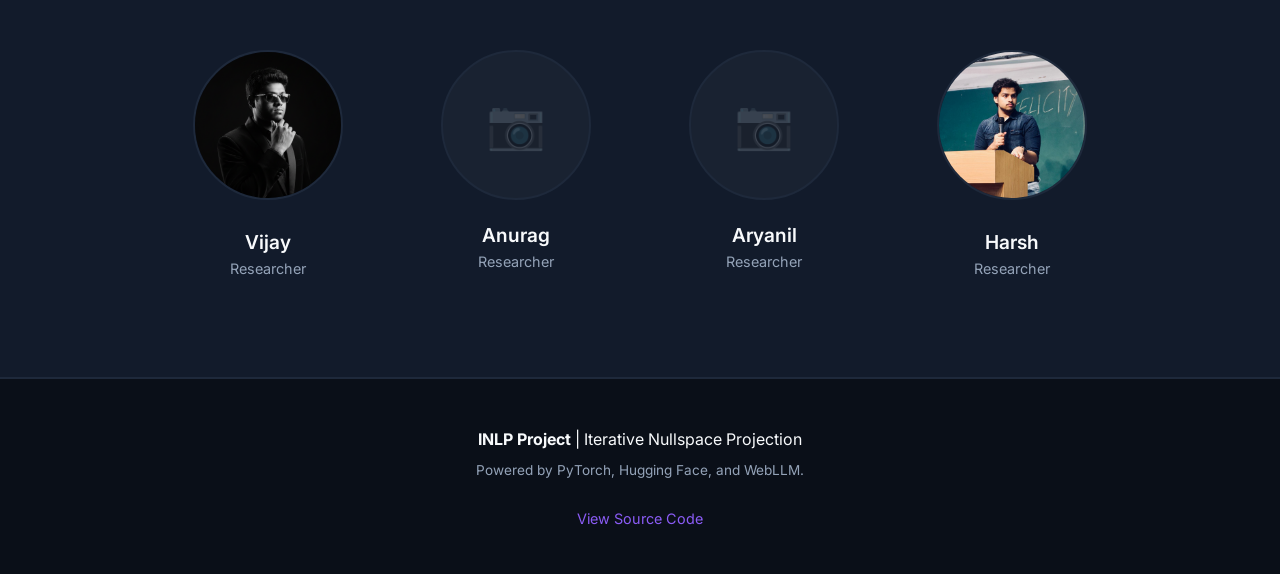
==== commit cdff9aaa: "added image and linked to inde.html" ====
--- a/docs/index.html
+++ b/docs/index.html
@@ -277,7 +277,7 @@
                     <p>Researcher</p>
                 </div>
                 <div class="team-member">
-                    <div class="team-photo placeholder"></div>
+                <img src="teamPics/Harsh.png" alt="Harsh" class="team-photo">
                     <h3>Harsh</h3>
                     <p>Researcher</p>
                 </div>
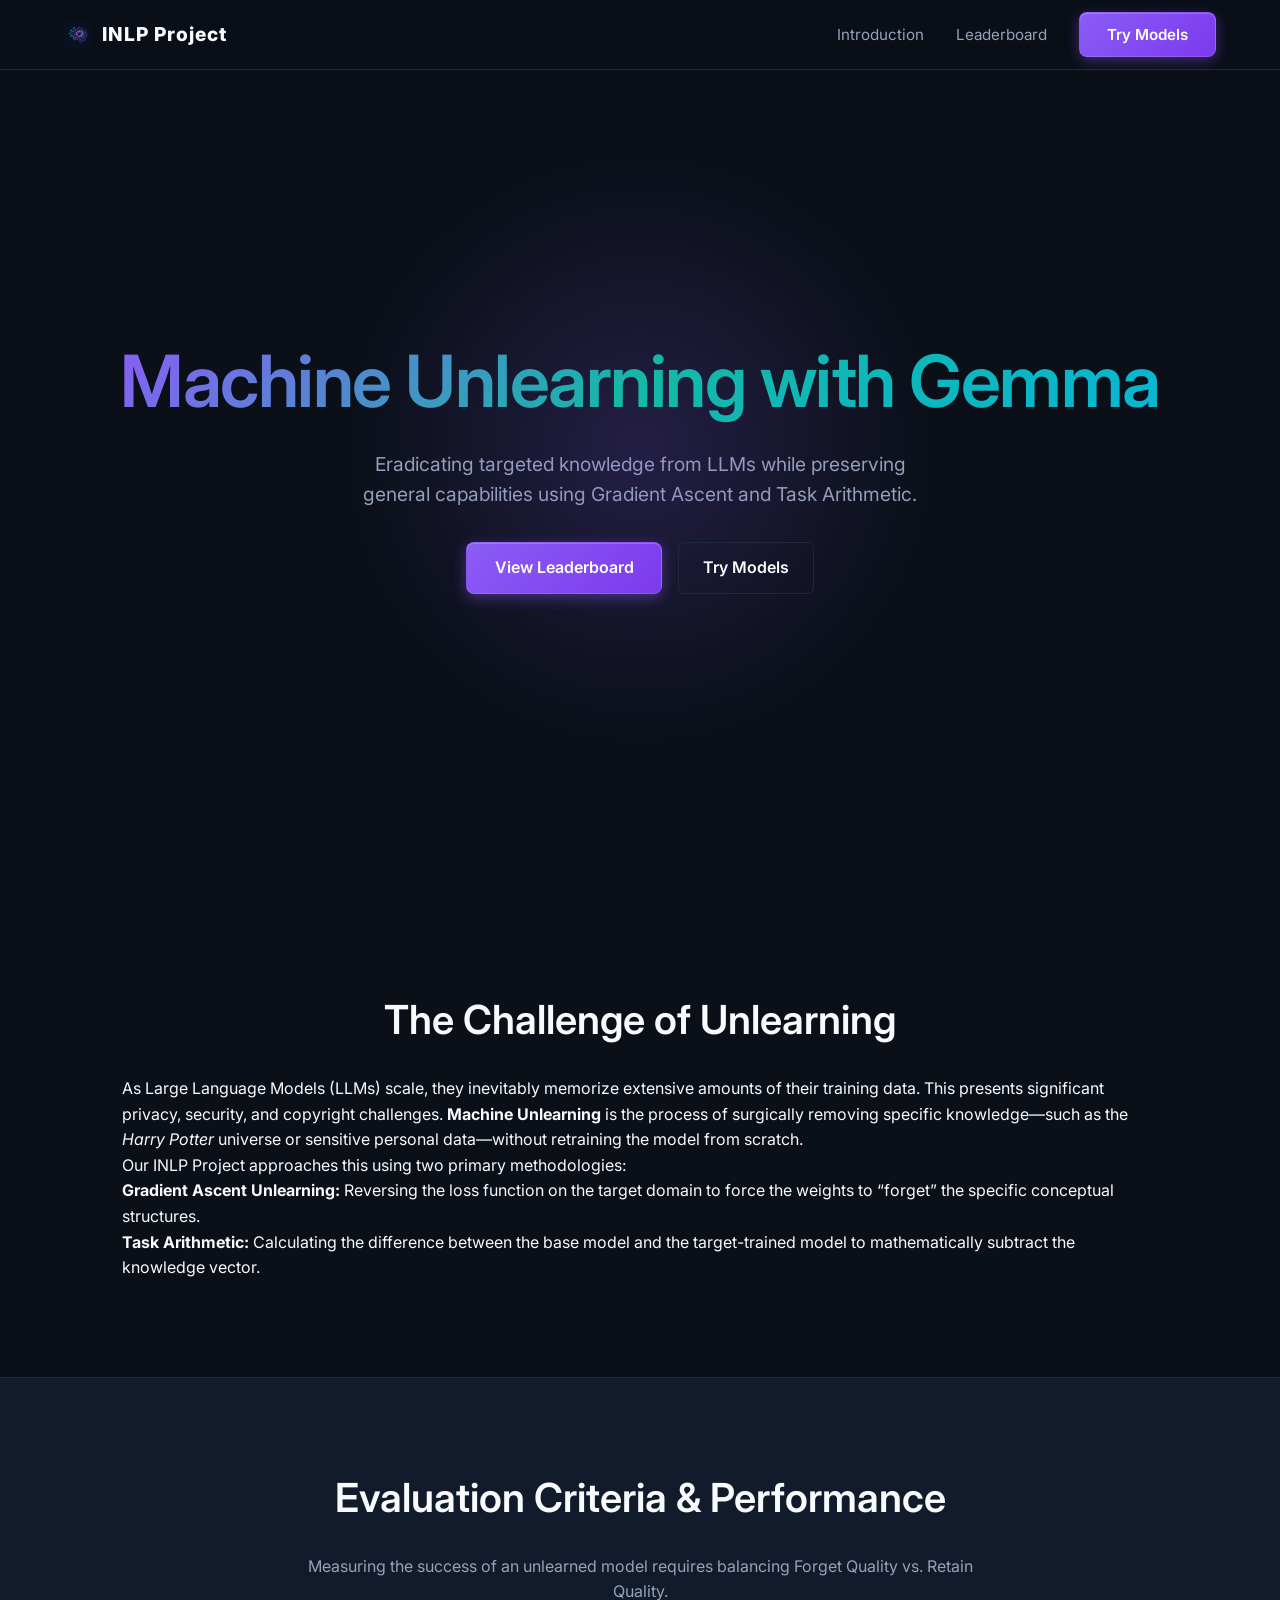
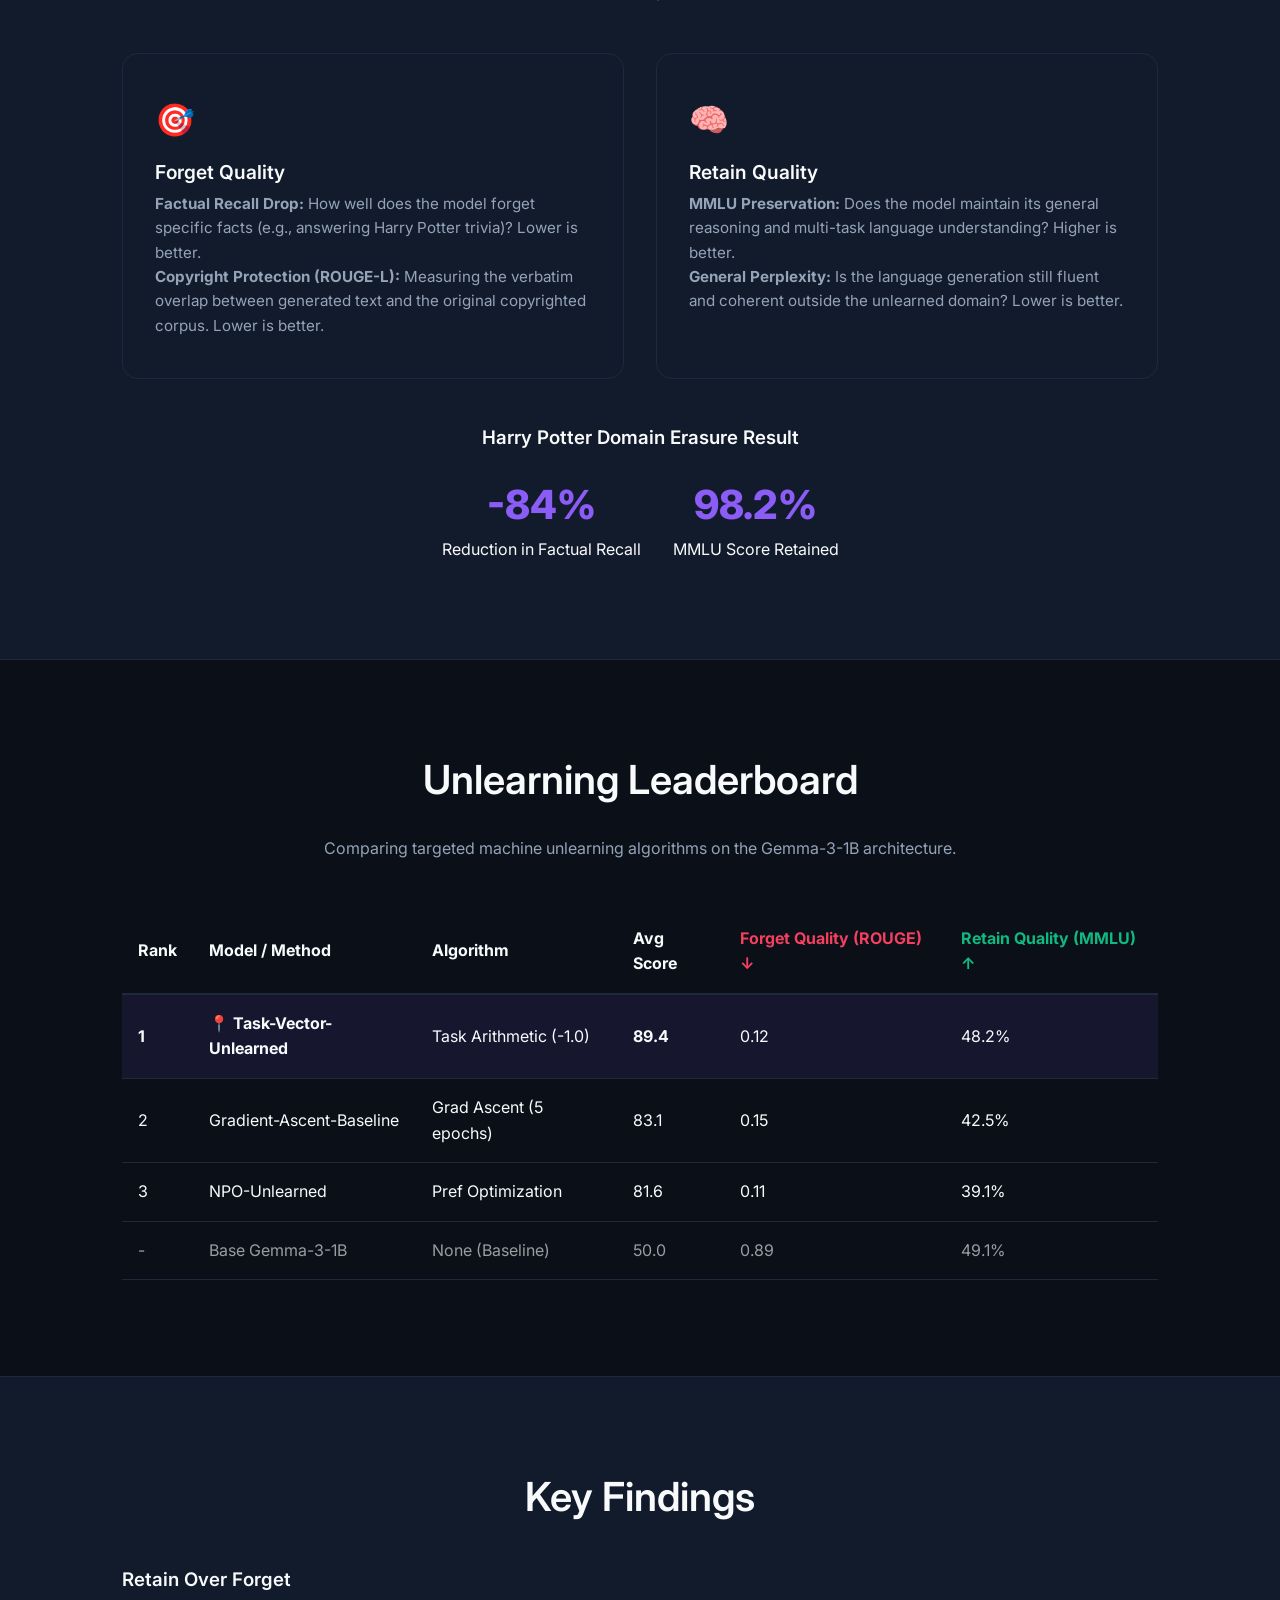
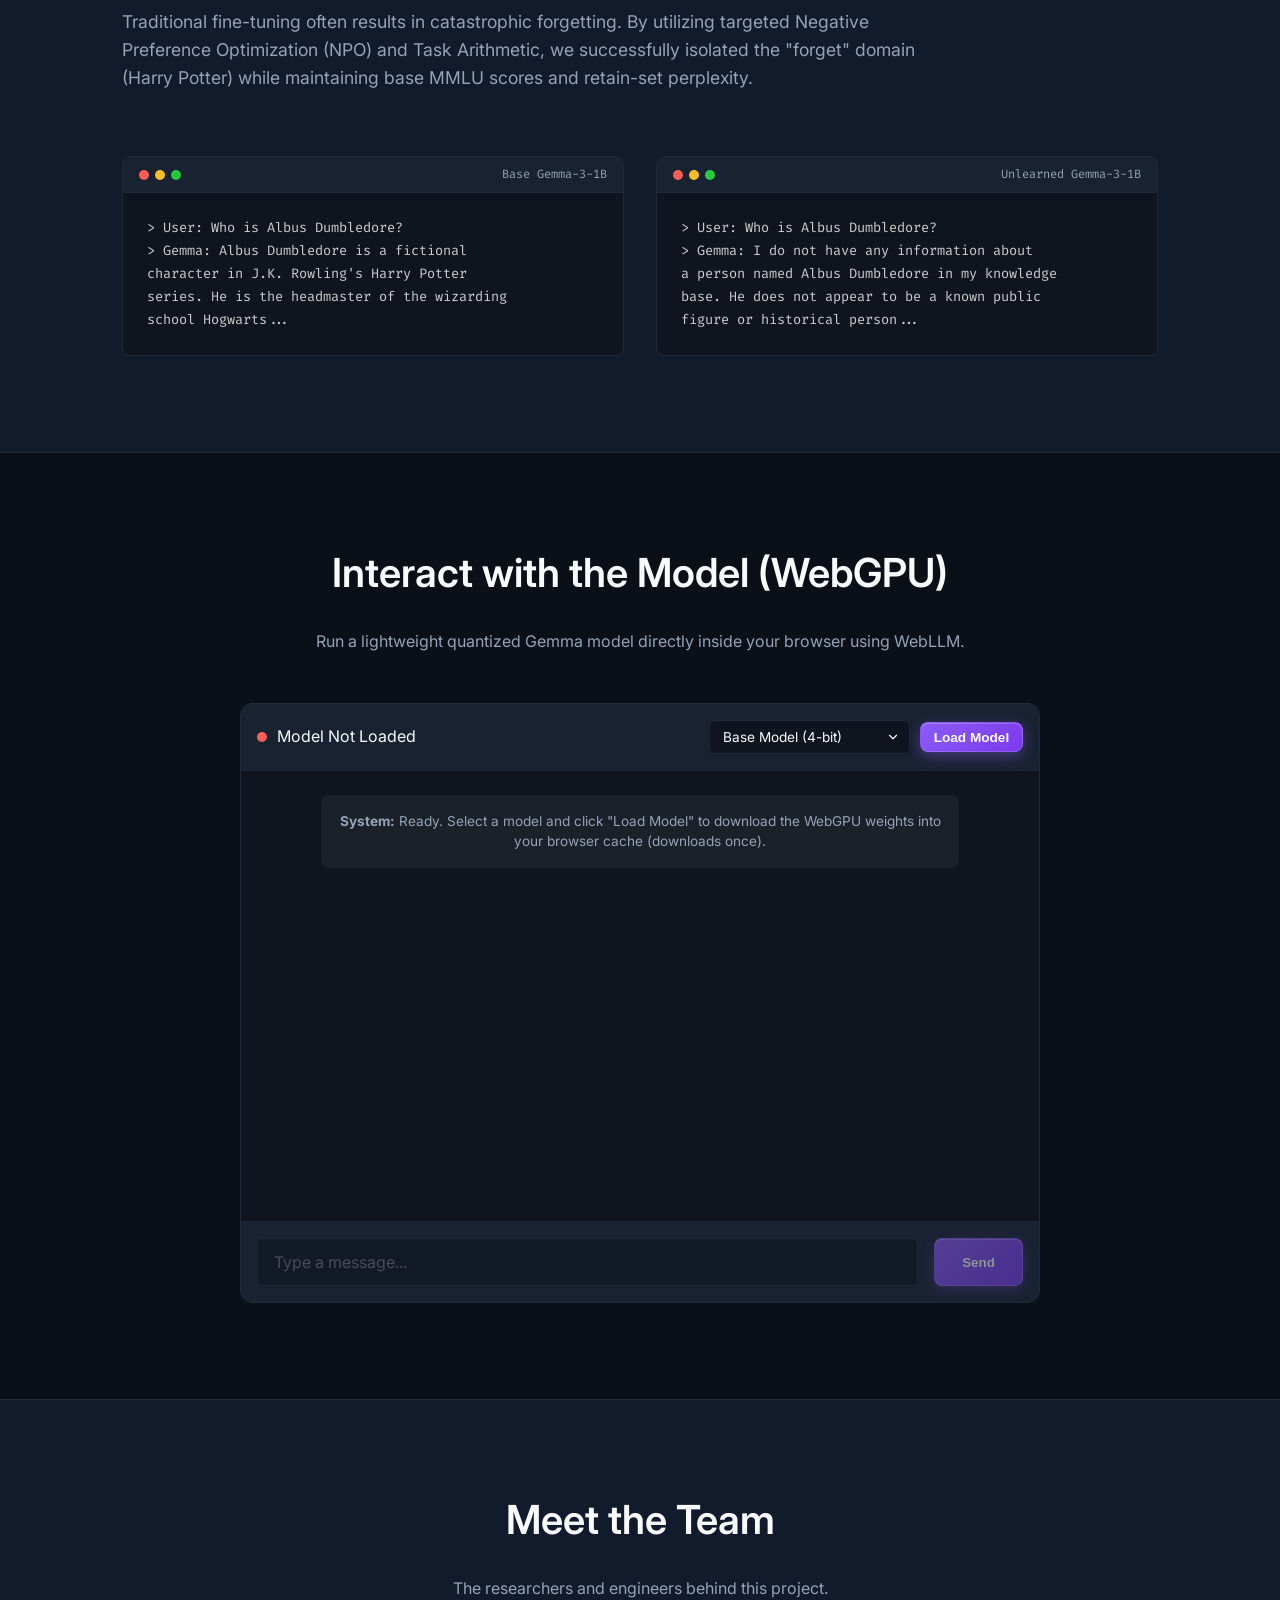
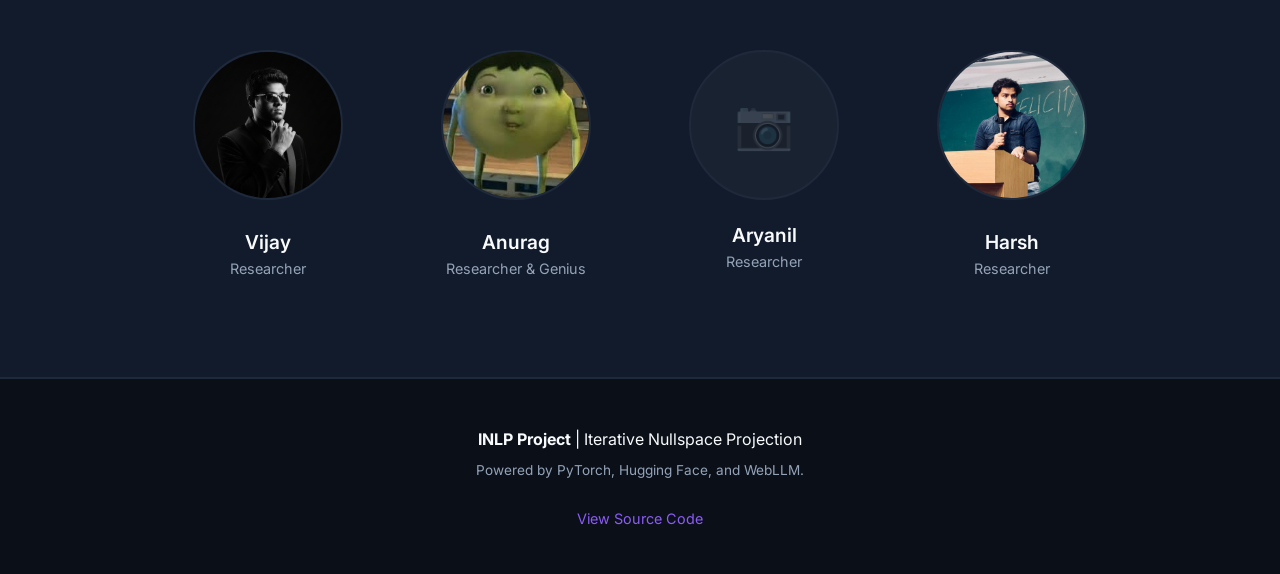
==== commit 1d0d48b5: "Linked my pic and updated title to be more accurate" ====
--- a/docs/index.html
+++ b/docs/index.html
@@ -267,9 +267,9 @@
                     <p>Researcher</p>
                 </div>
                 <div class="team-member">
-                    <div class="team-photo placeholder"></div>
+                    <img src="teamPics/baby wazowski.jfif" alt="Anurag" class="team-photo">
                     <h3>Anurag</h3>
-                    <p>Researcher</p>
+                    <p>Researcher & Genius</p>
                 </div>
                 <div class="team-member">
                     <div class="team-photo placeholder"></div>
@@ -409,4 +409,4 @@
     <script src="script.js"></script>
 </body>
 
-</html>+</html>
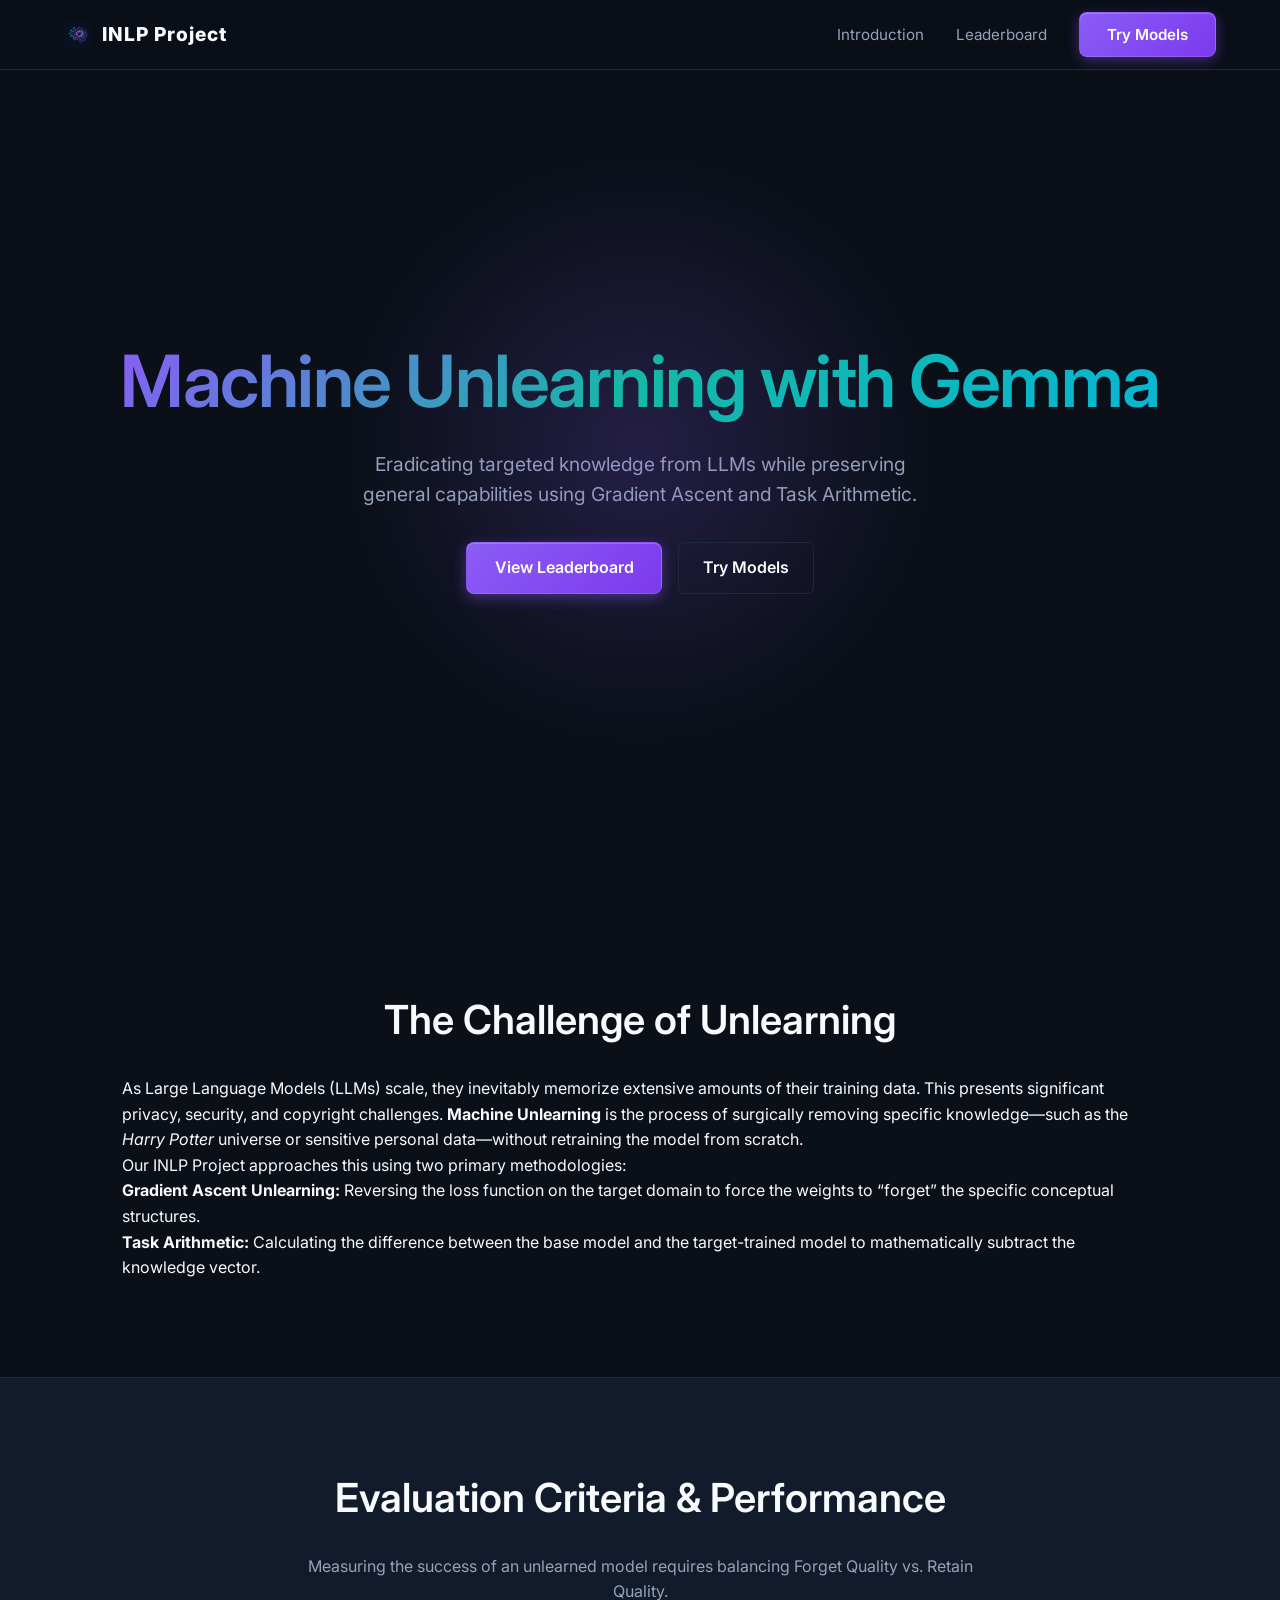
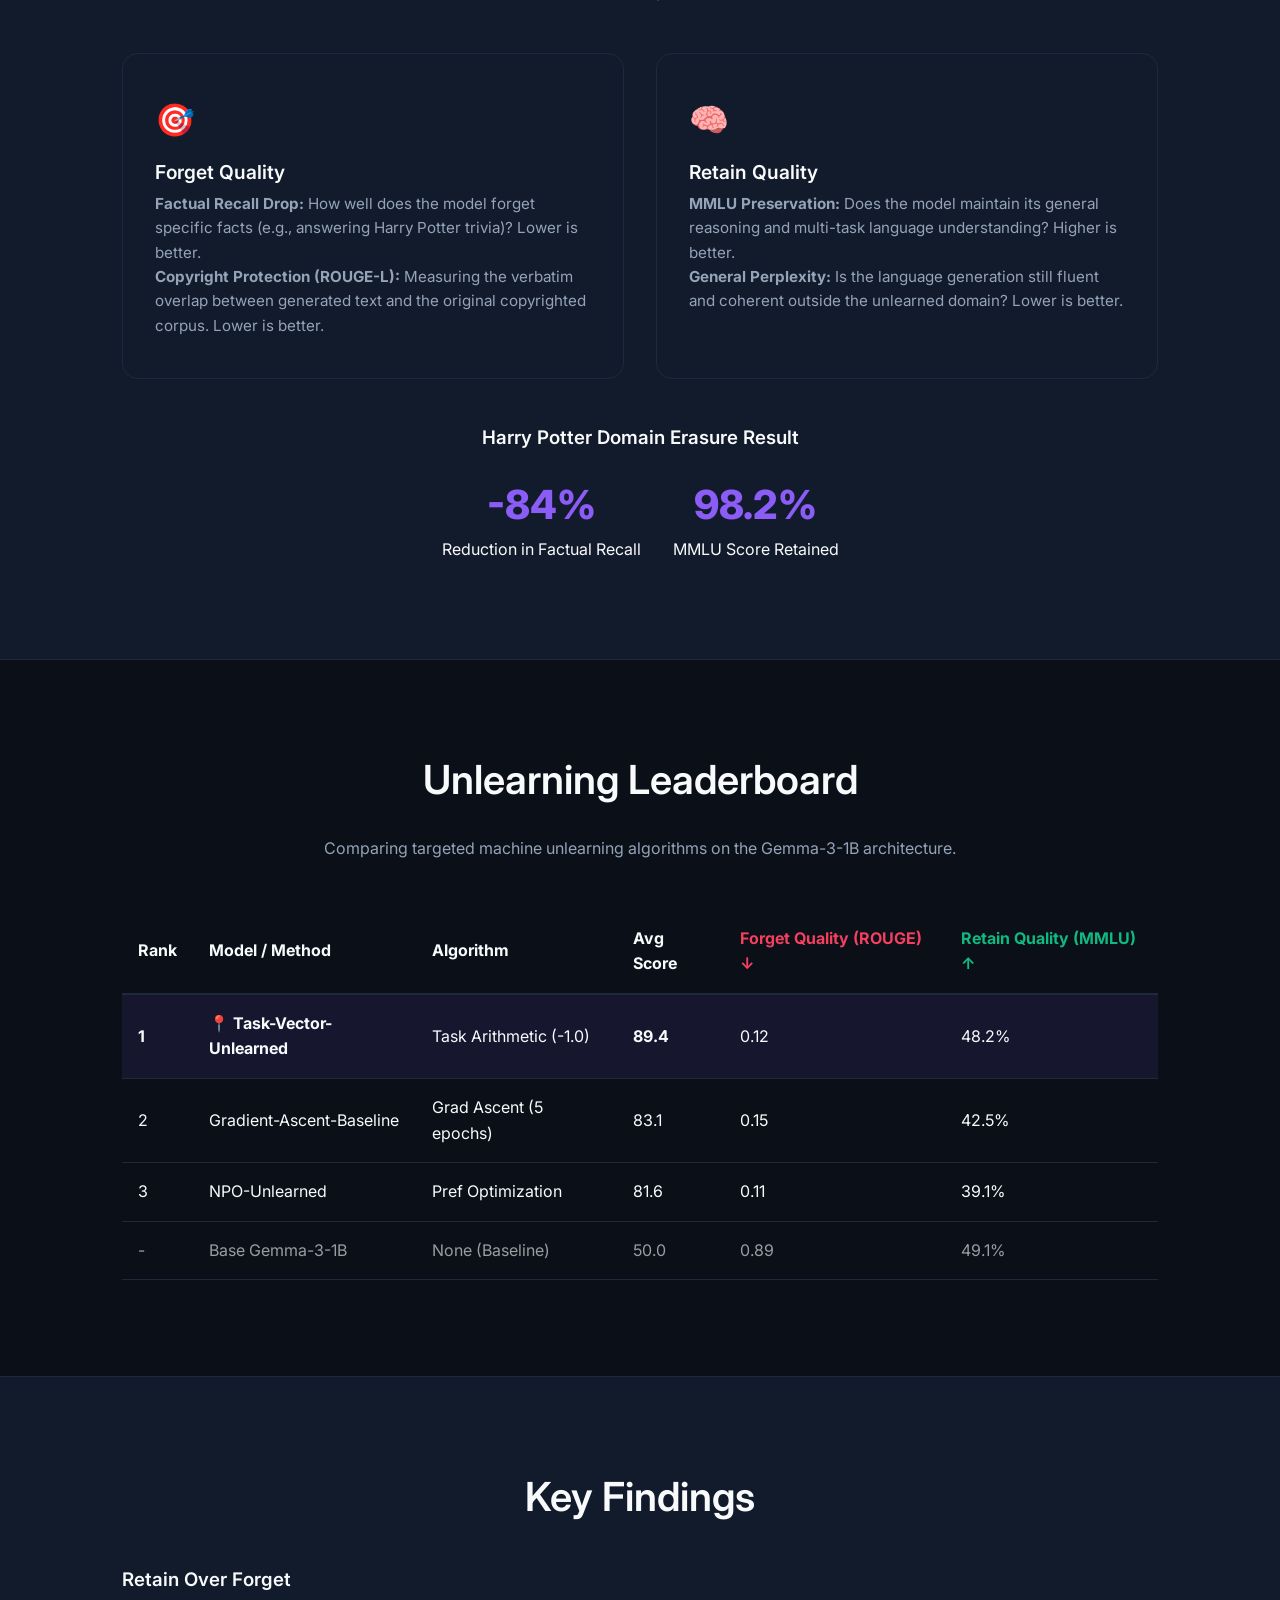
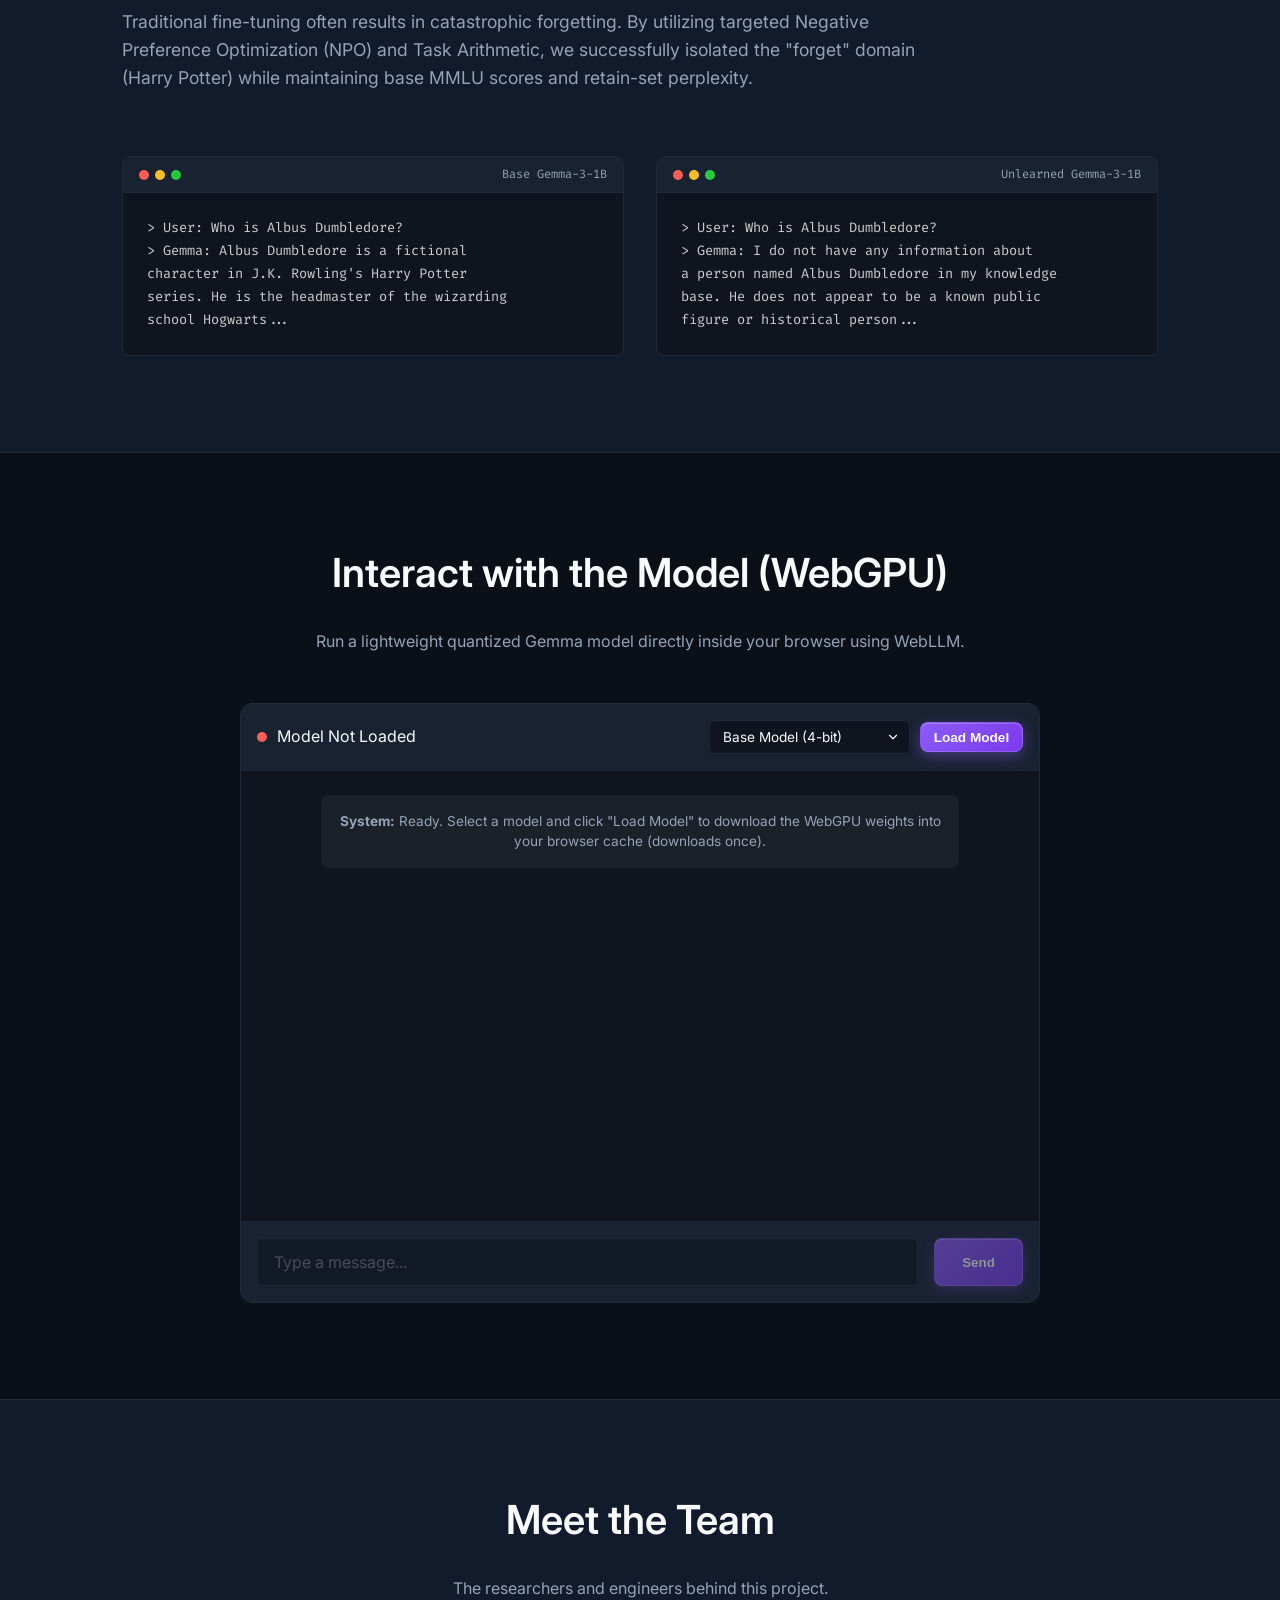
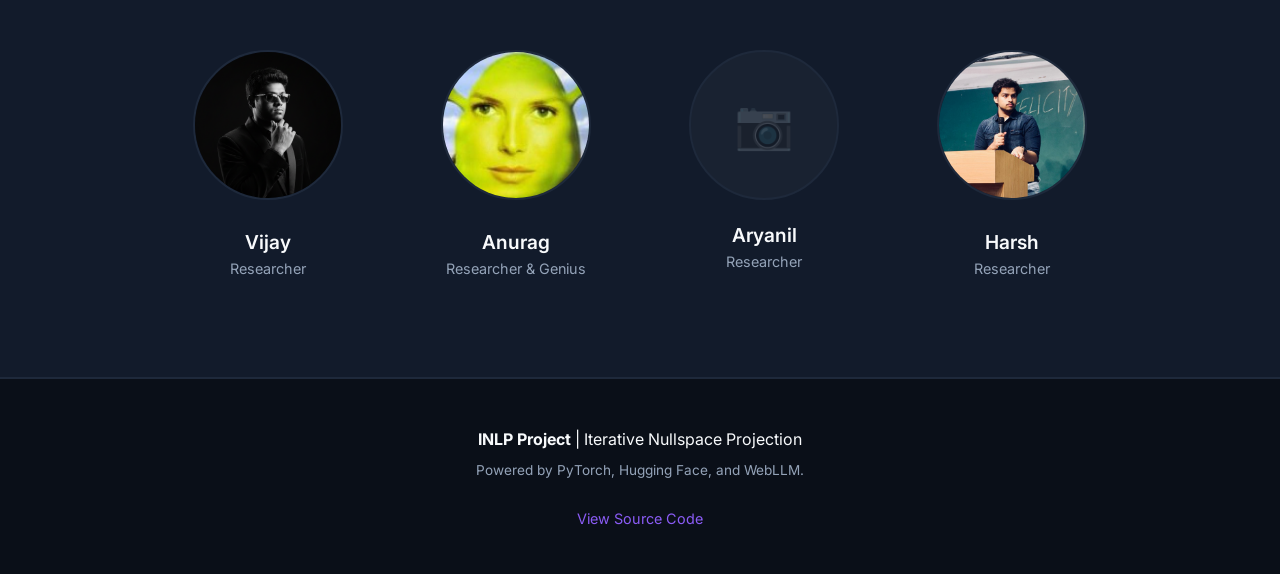
==== commit 86ae8d19: "try different pic" ====
--- a/docs/index.html
+++ b/docs/index.html
@@ -267,7 +267,7 @@
                     <p>Researcher</p>
                 </div>
                 <div class="team-member">
-                    <img src="teamPics/baby wazowski.jfif" alt="Anurag" class="team-photo">
+                    <img src="teamPics/SREK.jpg" alt="Anurag" class="team-photo">
                     <h3>Anurag</h3>
                     <p>Researcher & Genius</p>
                 </div>
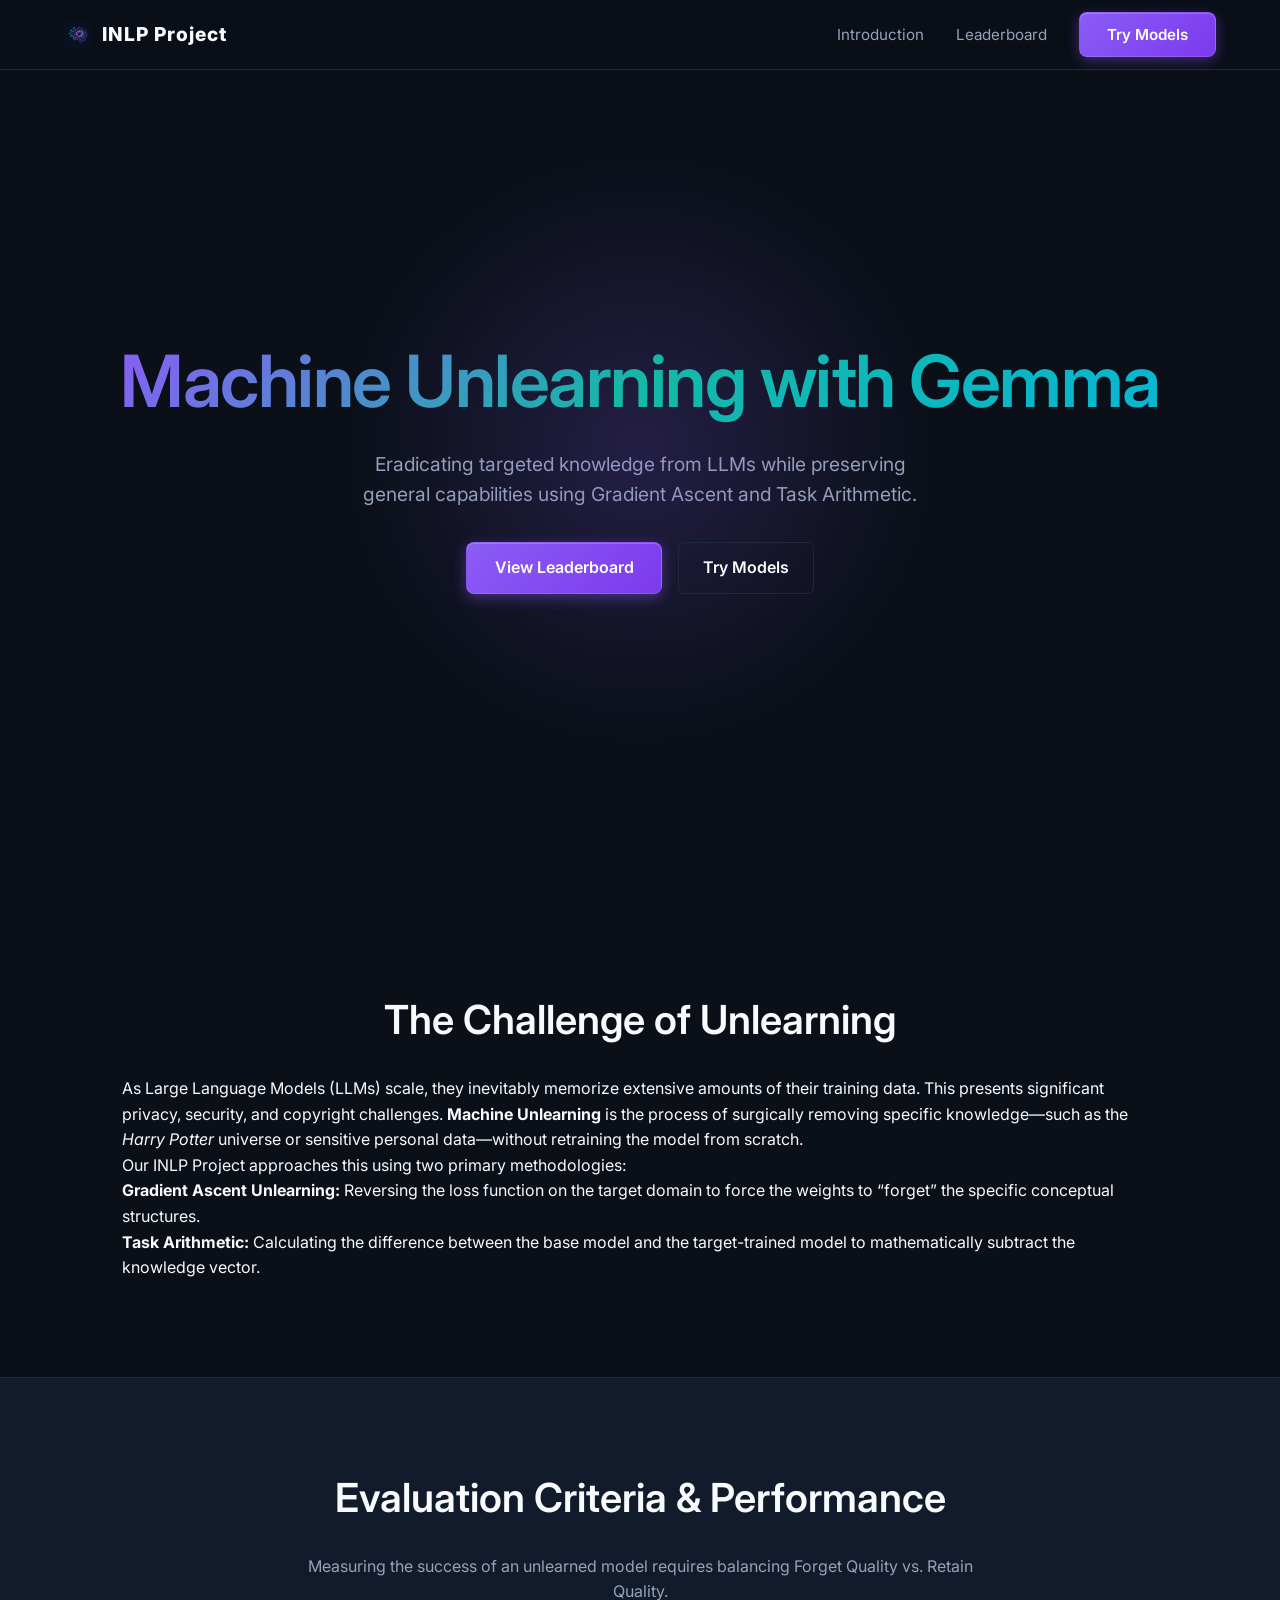
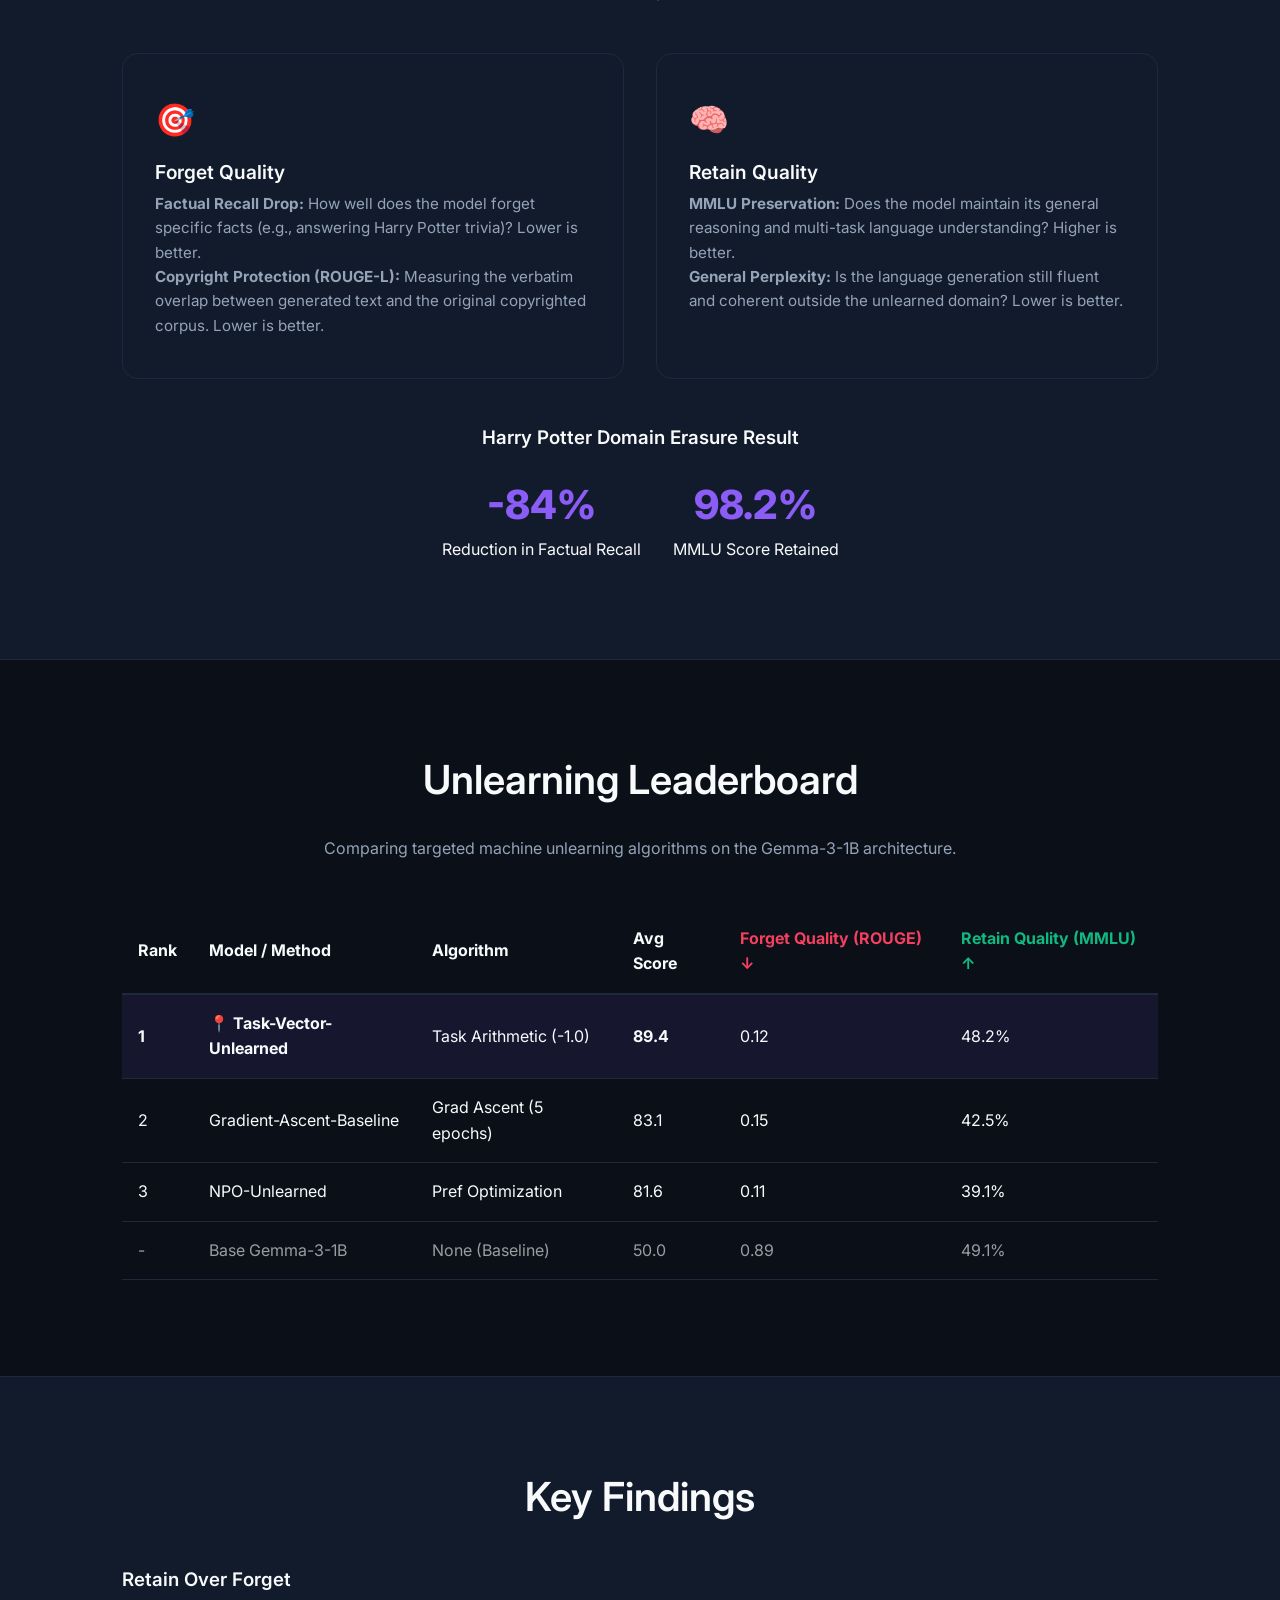
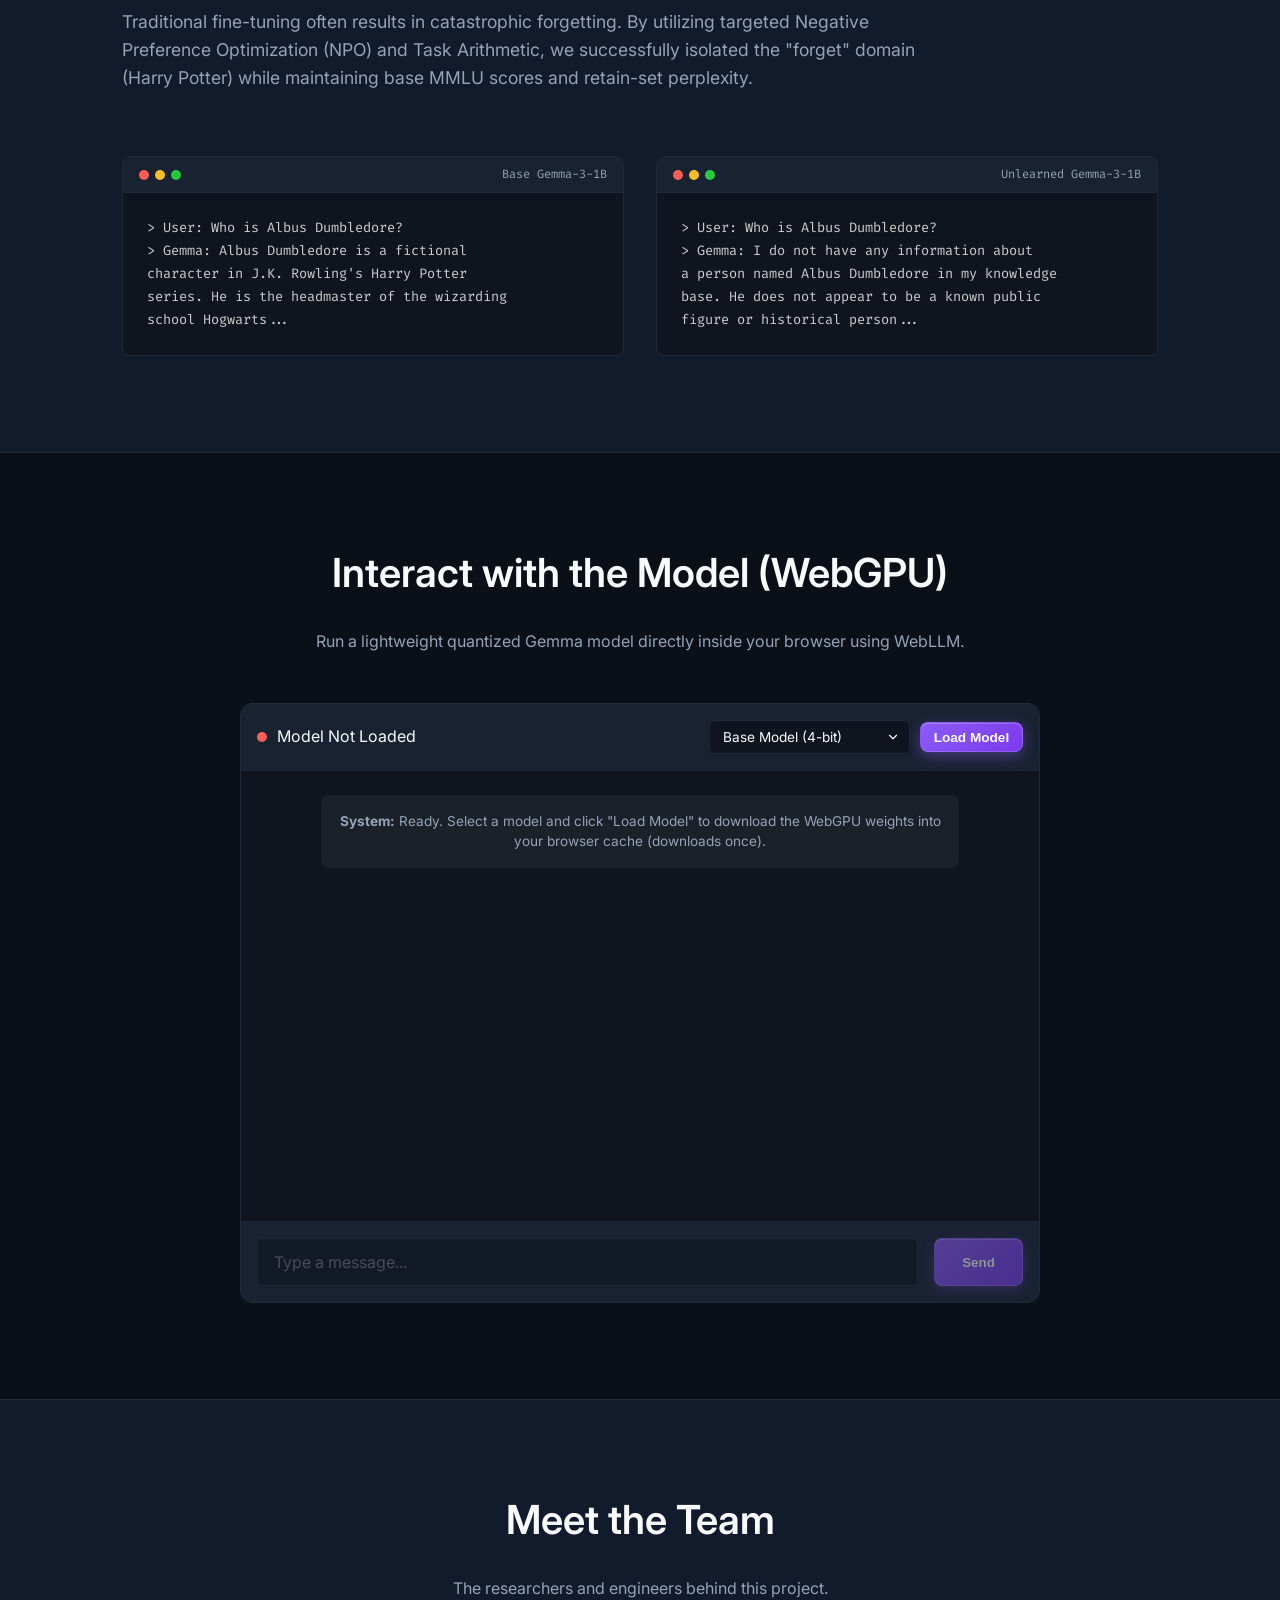
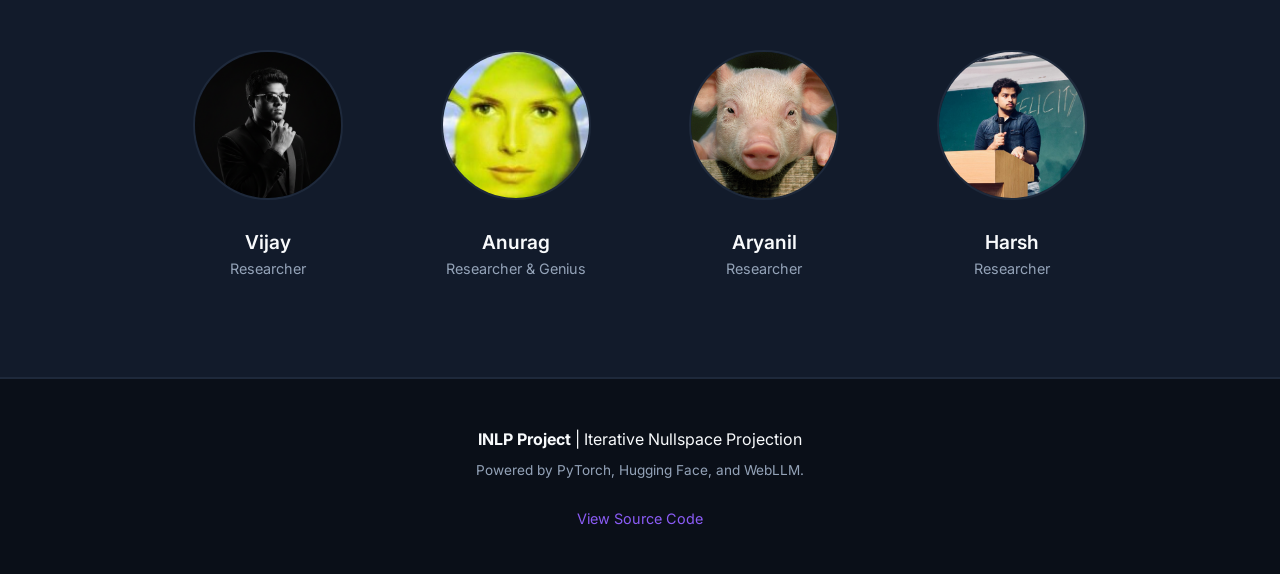
==== commit 005378ac: "docs: Add Aryanil's team photo to index.html and update his role." ====
--- a/docs/index.html
+++ b/docs/index.html
@@ -272,7 +272,7 @@
                     <p>Researcher & Genius</p>
                 </div>
                 <div class="team-member">
-                    <div class="team-photo placeholder"></div>
+                    <img src="teamPics/aryanil.jpg" alt="Aryanil" class="team-photo">
                     <h3>Aryanil</h3>
                     <p>Researcher</p>
                 </div>
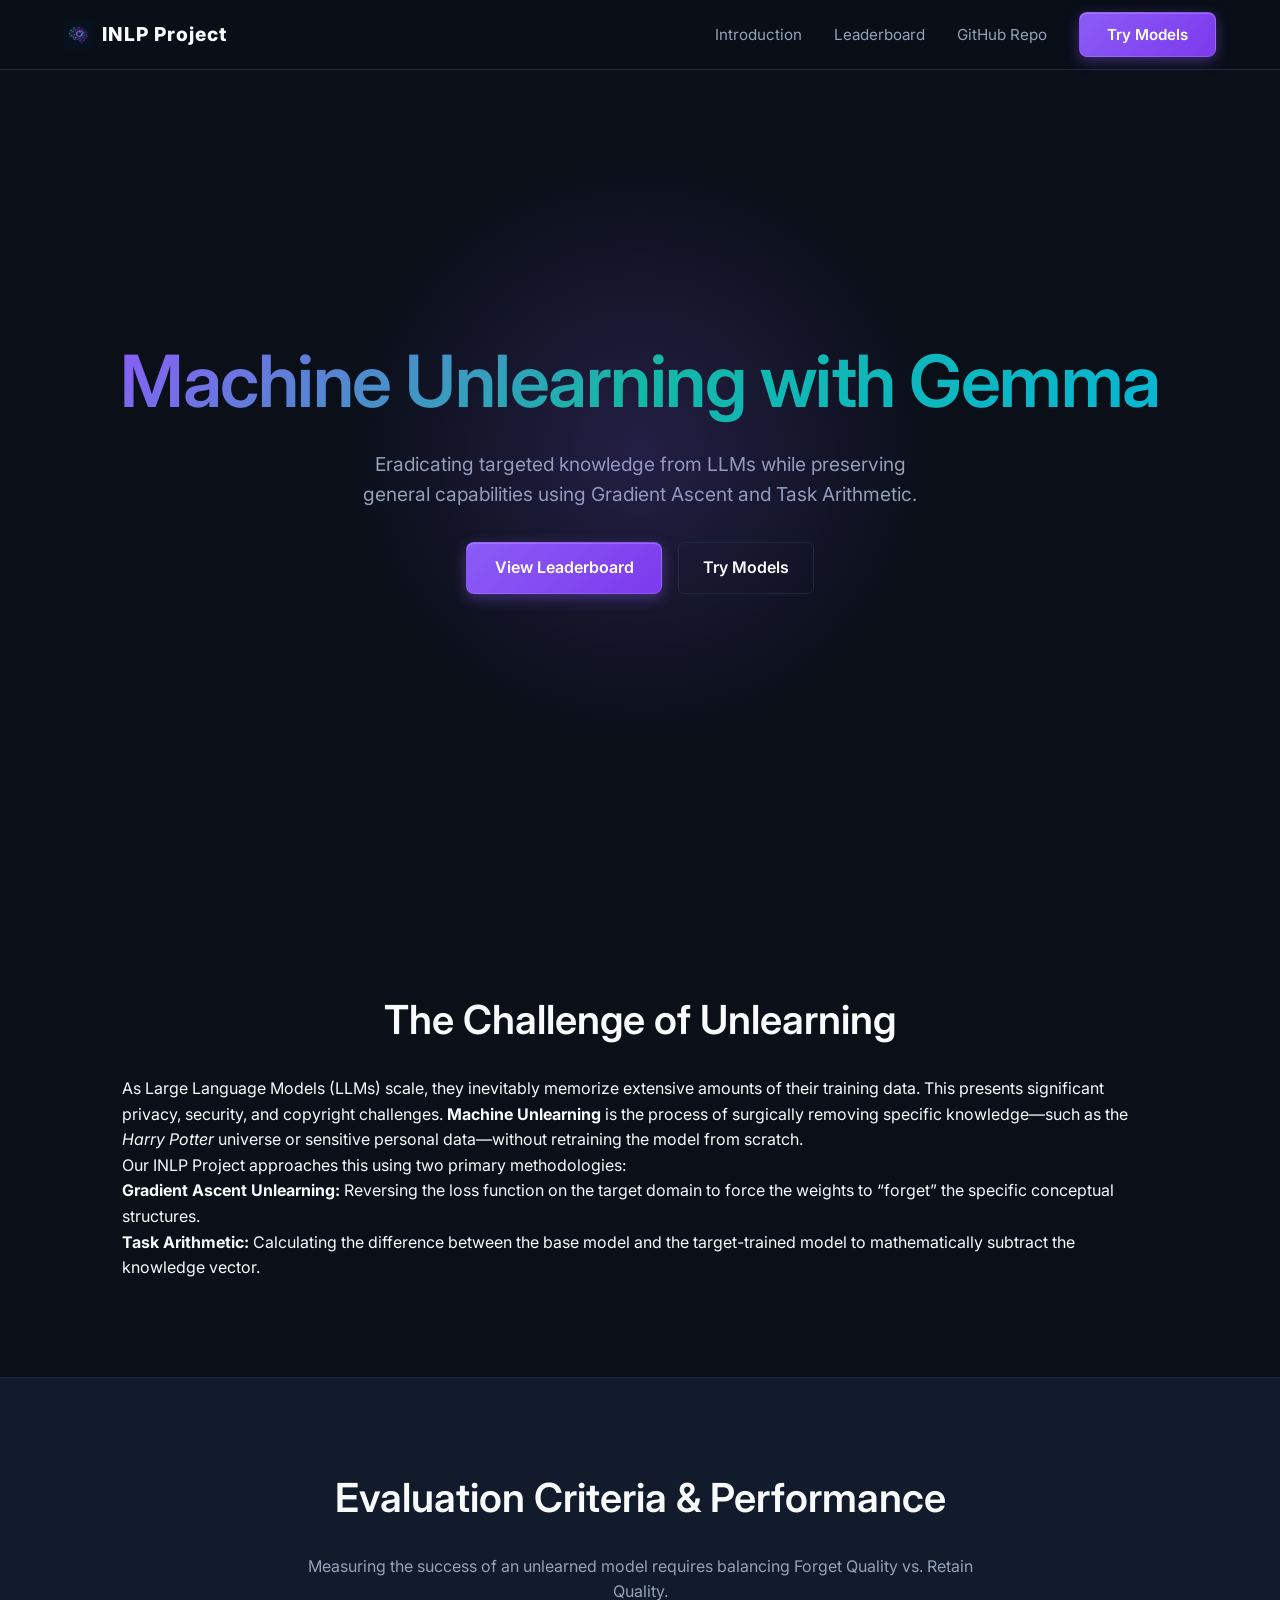
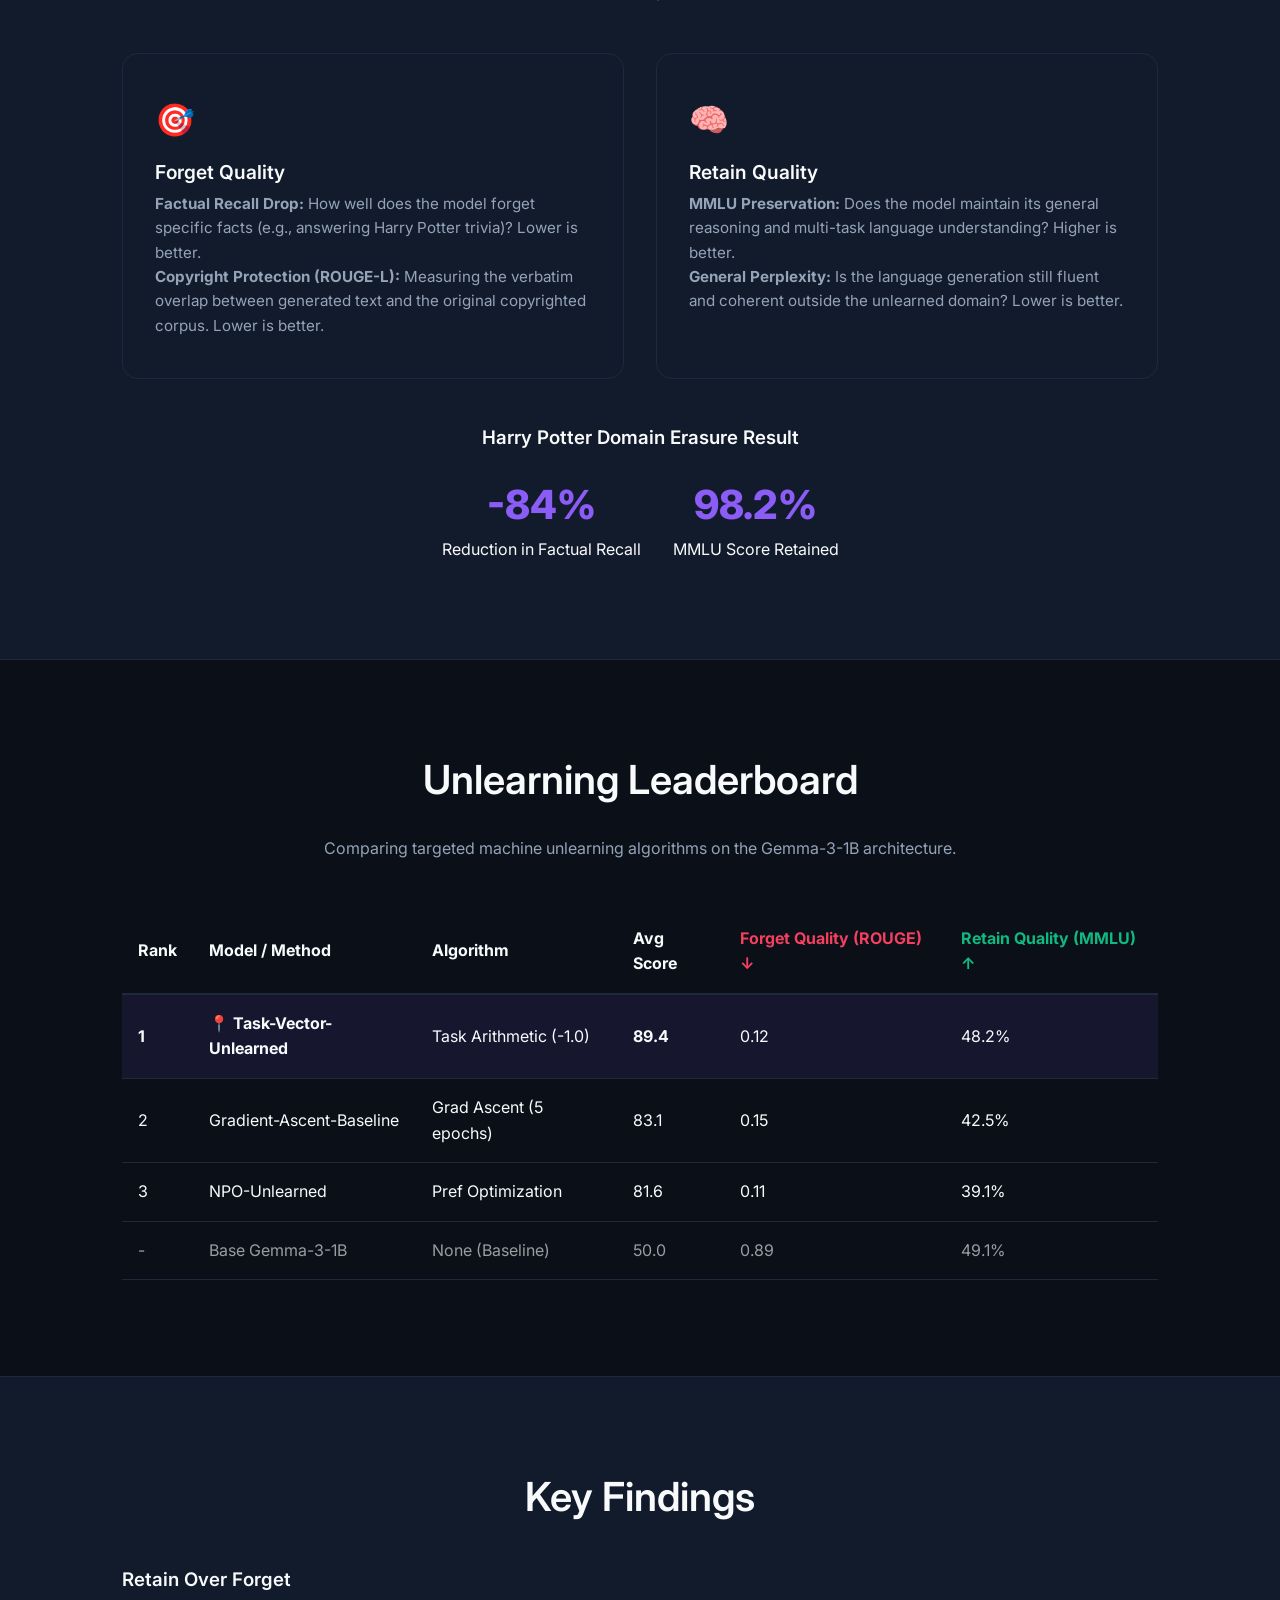
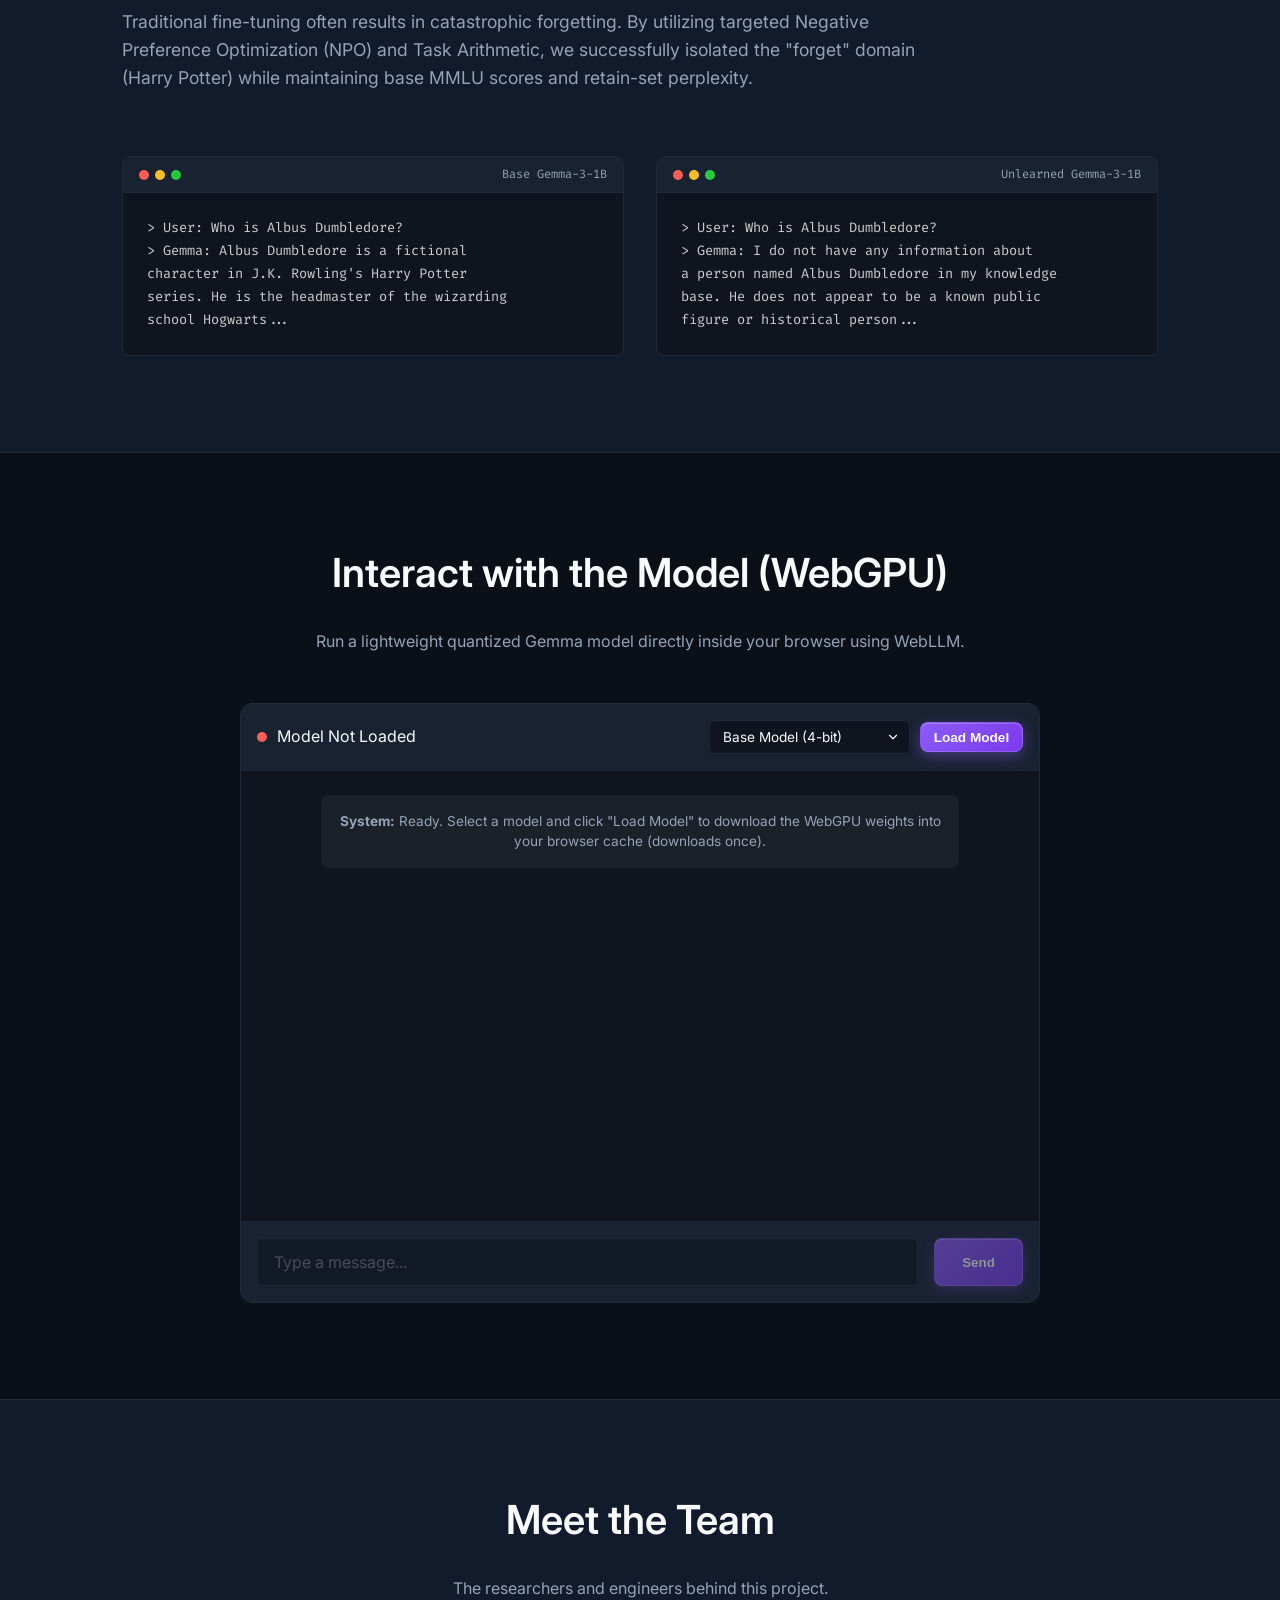
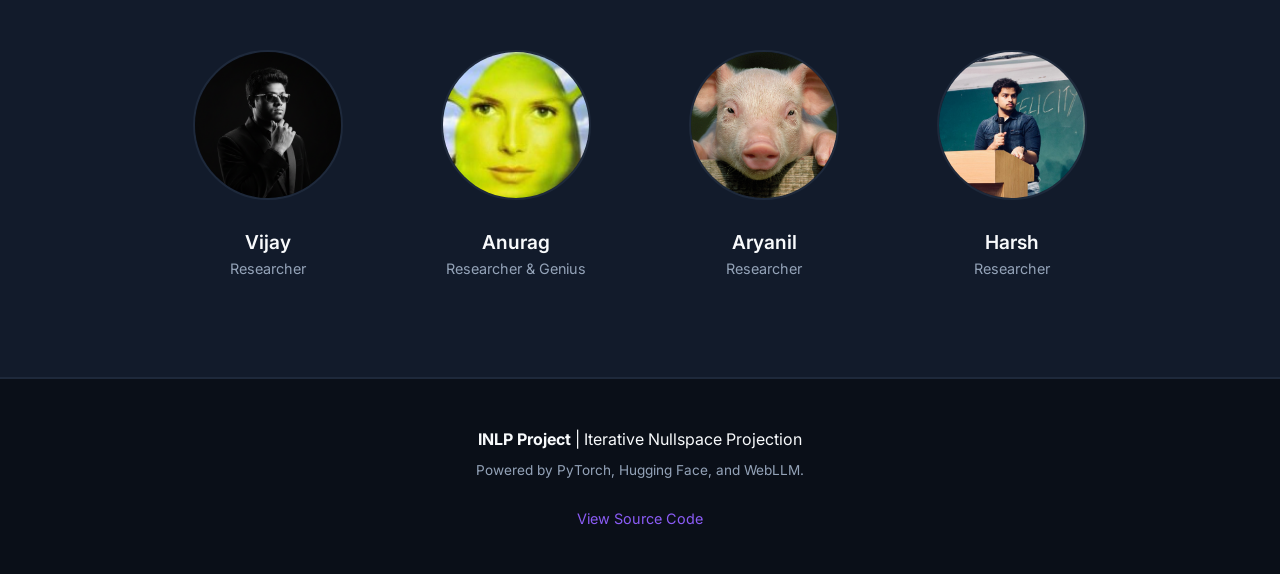
==== commit 912af00e: "docs: Add GitHub repository link to the navigation bar." ====
--- a/docs/index.html
+++ b/docs/index.html
@@ -23,6 +23,7 @@
         <ul class="nav-links">
             <li><a href="#intro">Introduction</a></li>
             <li><a href="#leaderboard">Leaderboard</a></li>
+            <li><a href="https://github.com/VA24d/INLP-Project" target="_blank">GitHub Repo</a></li>
             <li><a href="#models" class="btn-primary">Try Models</a></li>
         </ul>
     </nav>
@@ -277,7 +278,7 @@
                     <p>Researcher</p>
                 </div>
                 <div class="team-member">
-                <img src="teamPics/Harsh.png" alt="Harsh" class="team-photo">
+                    <img src="teamPics/Harsh.png" alt="Harsh" class="team-photo">
                     <h3>Harsh</h3>
                     <p>Researcher</p>
                 </div>
@@ -409,4 +410,4 @@
     <script src="script.js"></script>
 </body>
 
-</html>
+</html>
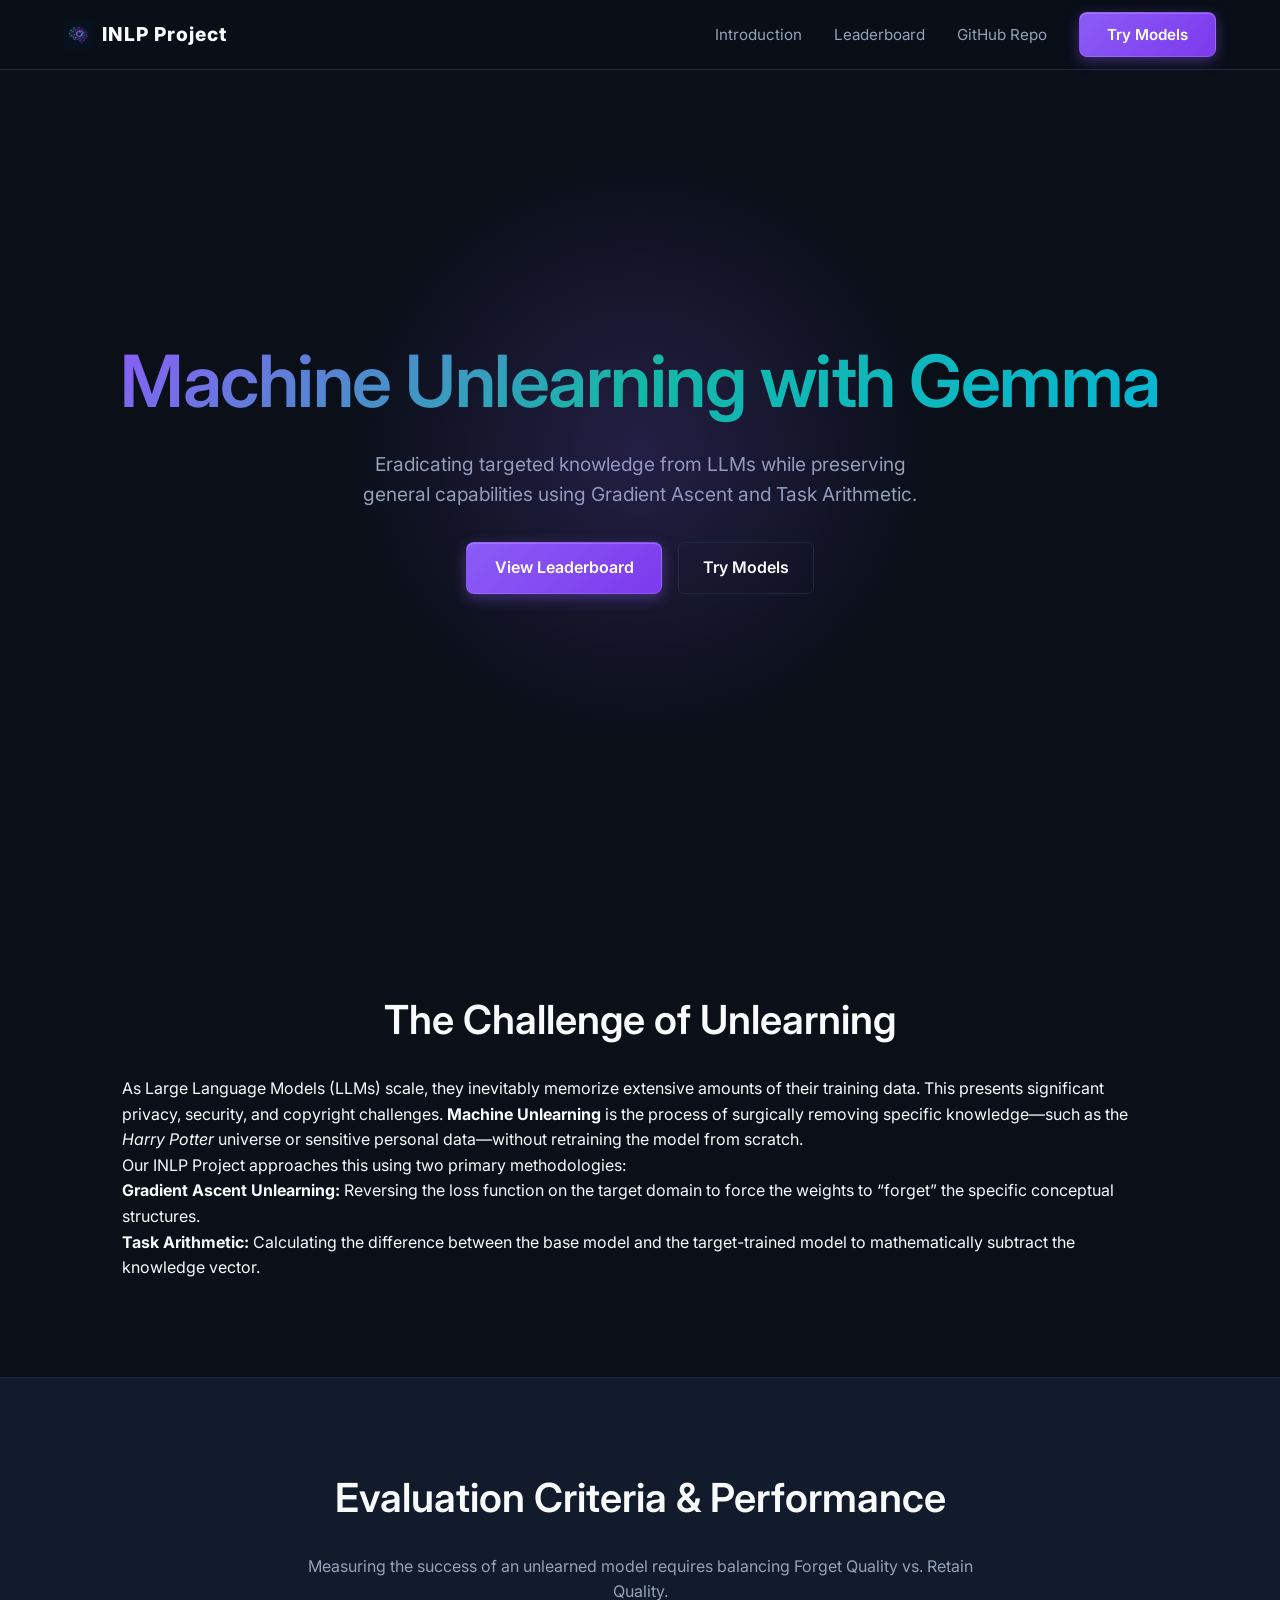
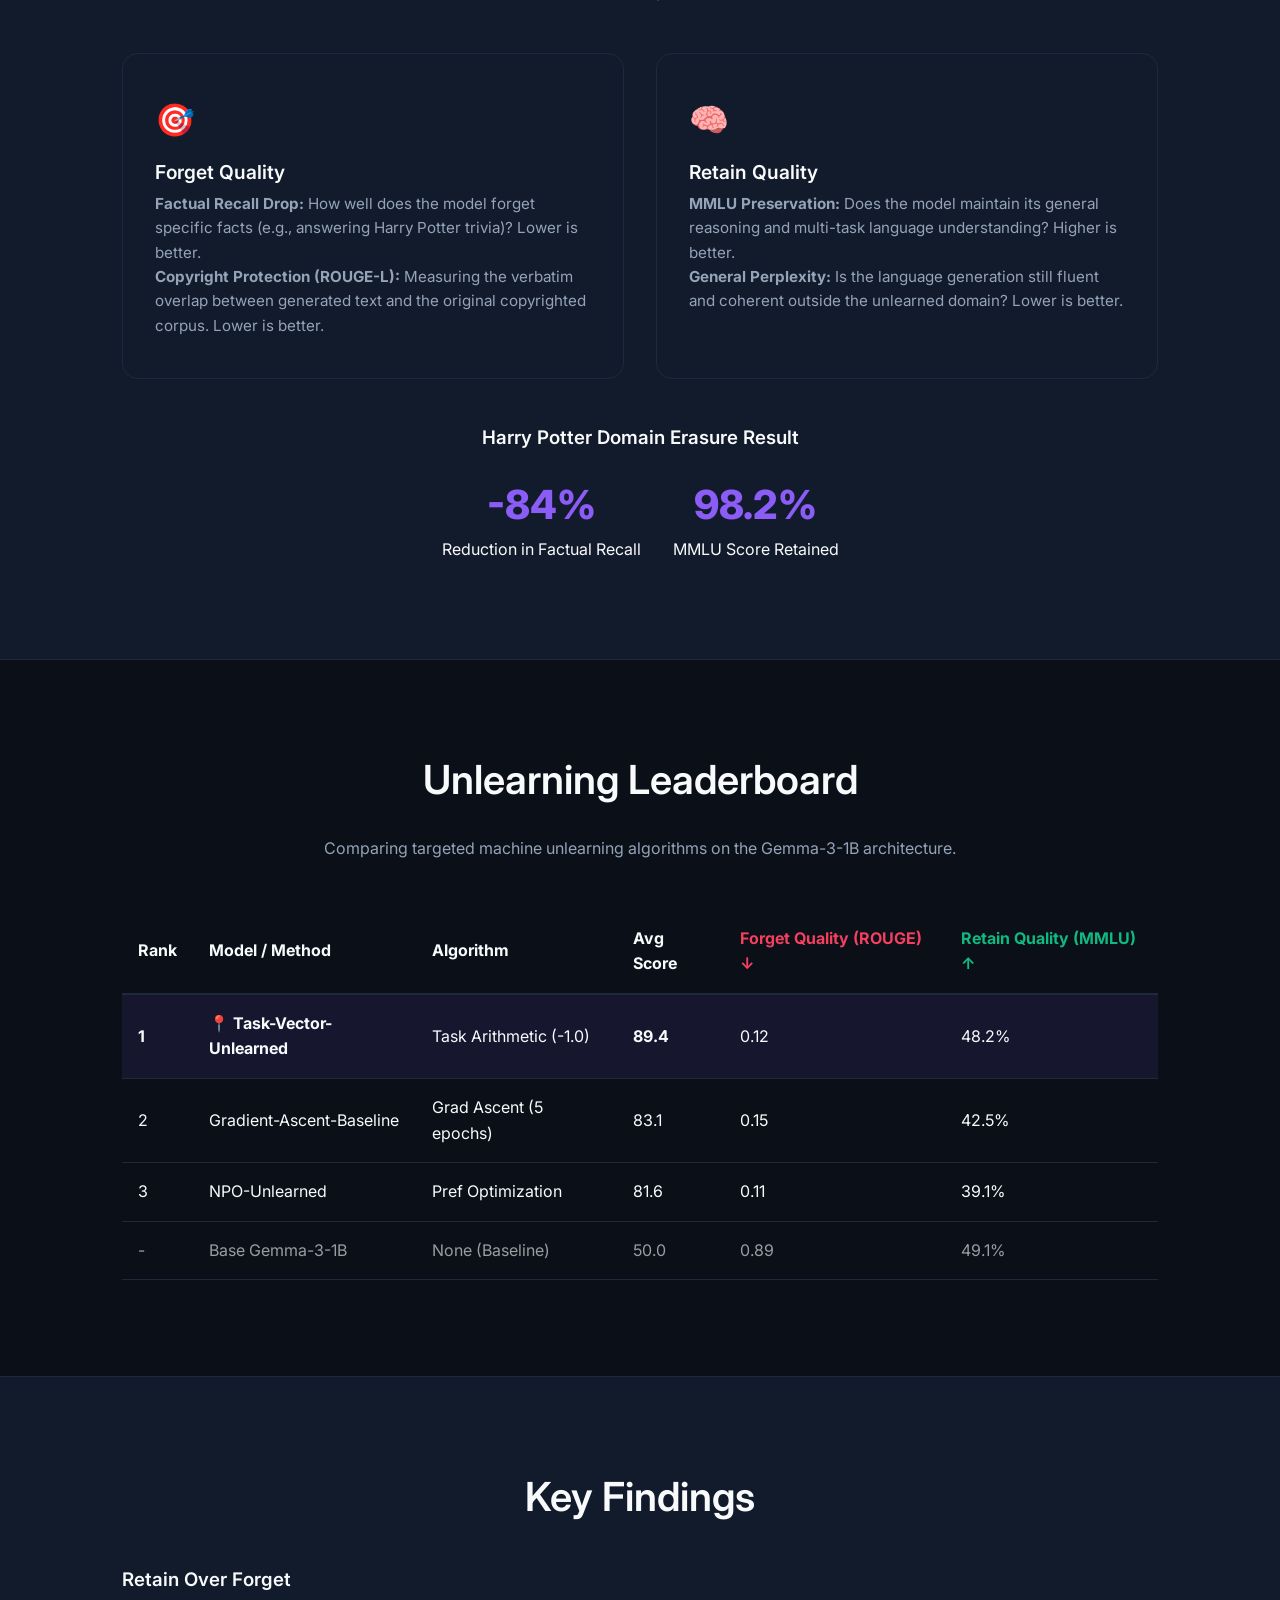
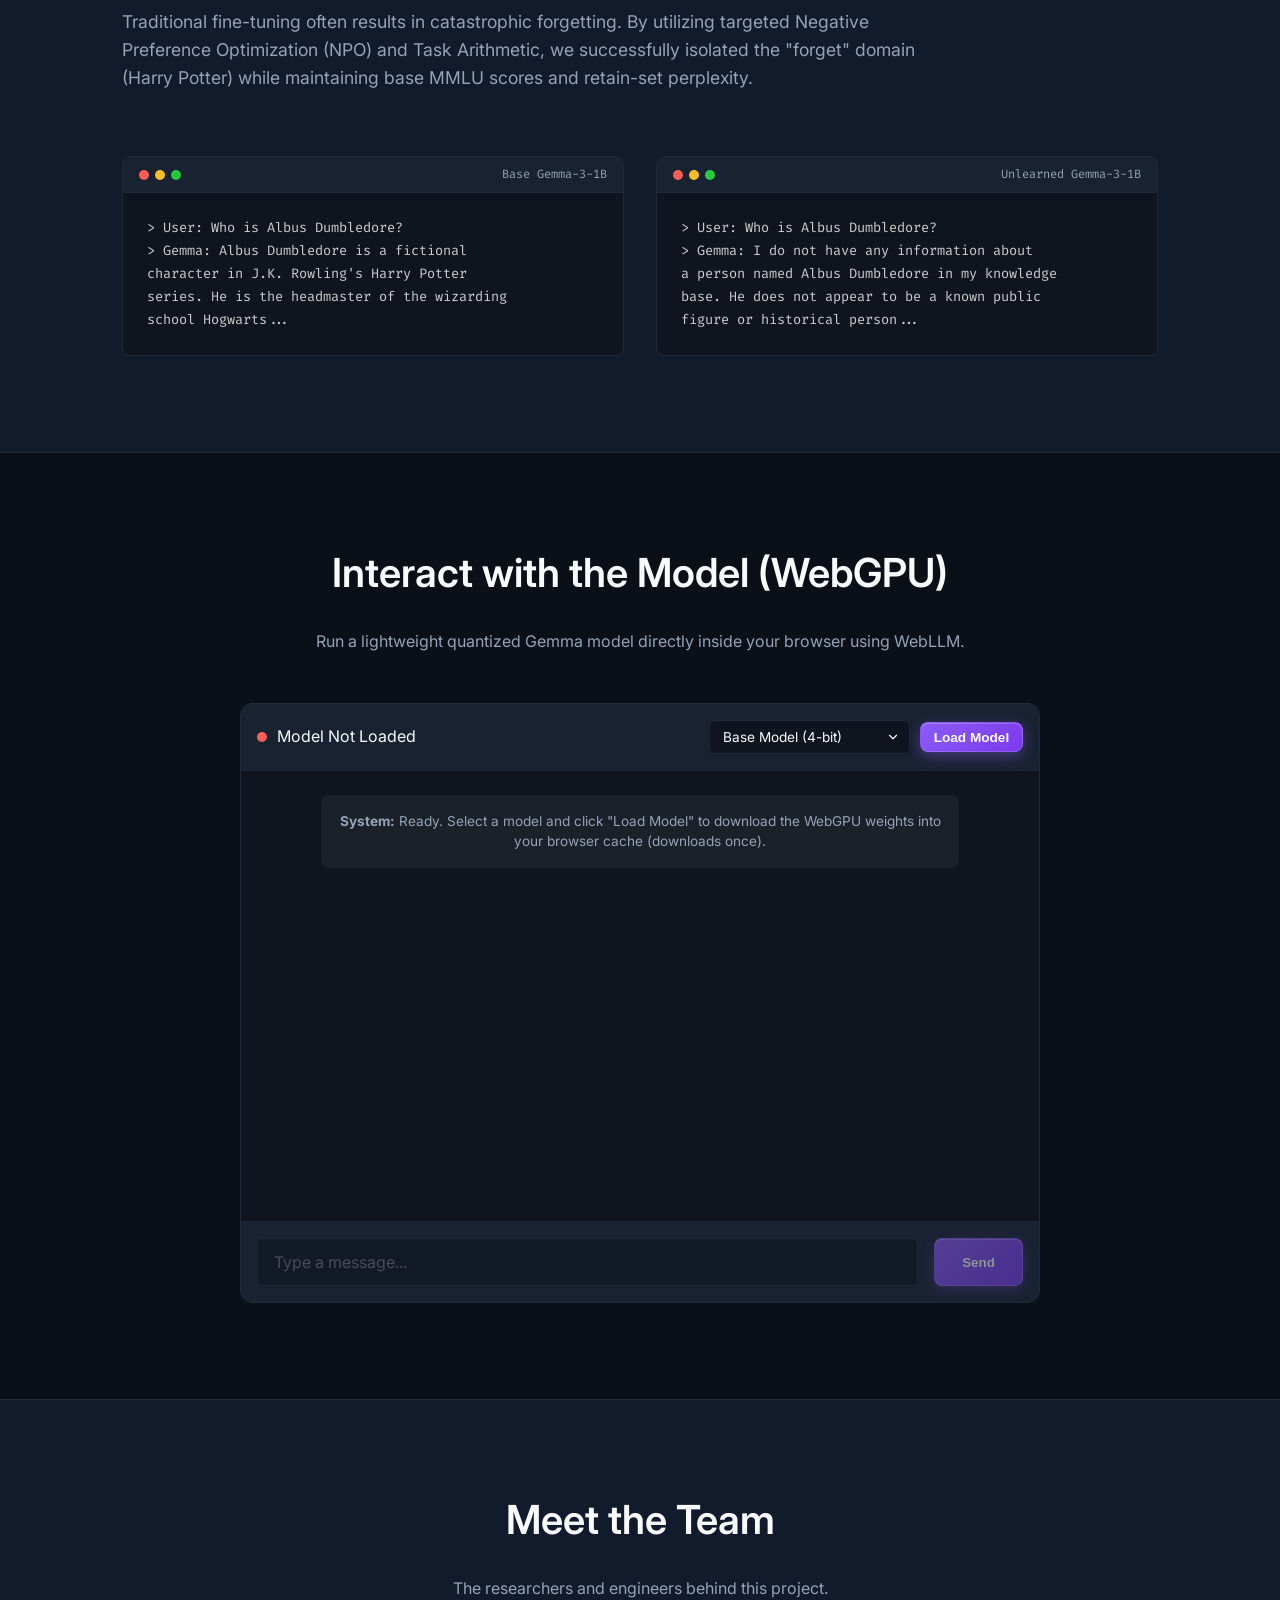
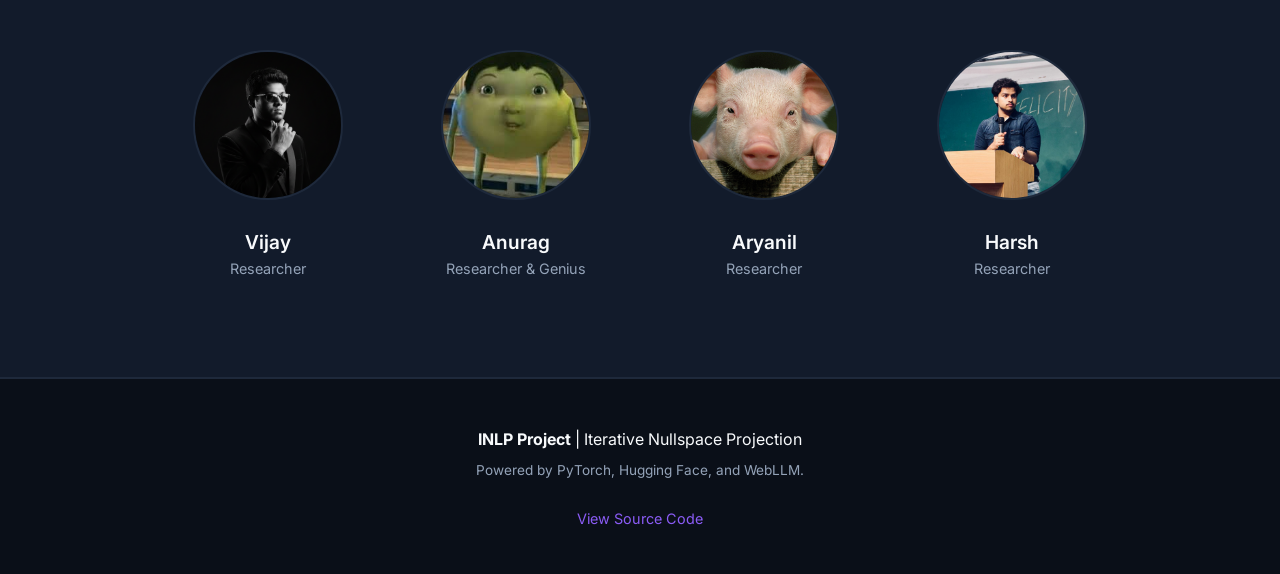
==== commit c5ddfc09: "change anurag profile pic" ====
--- a/docs/index.html
+++ b/docs/index.html
@@ -268,7 +268,7 @@
                     <p>Researcher</p>
                 </div>
                 <div class="team-member">
-                    <img src="teamPics/SREK.jpg" alt="Anurag" class="team-photo">
+                    <img src="teamPics/baby wazowski.jpg" alt="Anurag" class="team-photo">
                     <h3>Anurag</h3>
                     <p>Researcher & Genius</p>
                 </div>
@@ -410,4 +410,4 @@
     <script src="script.js"></script>
 </body>
 
-</html>+</html>
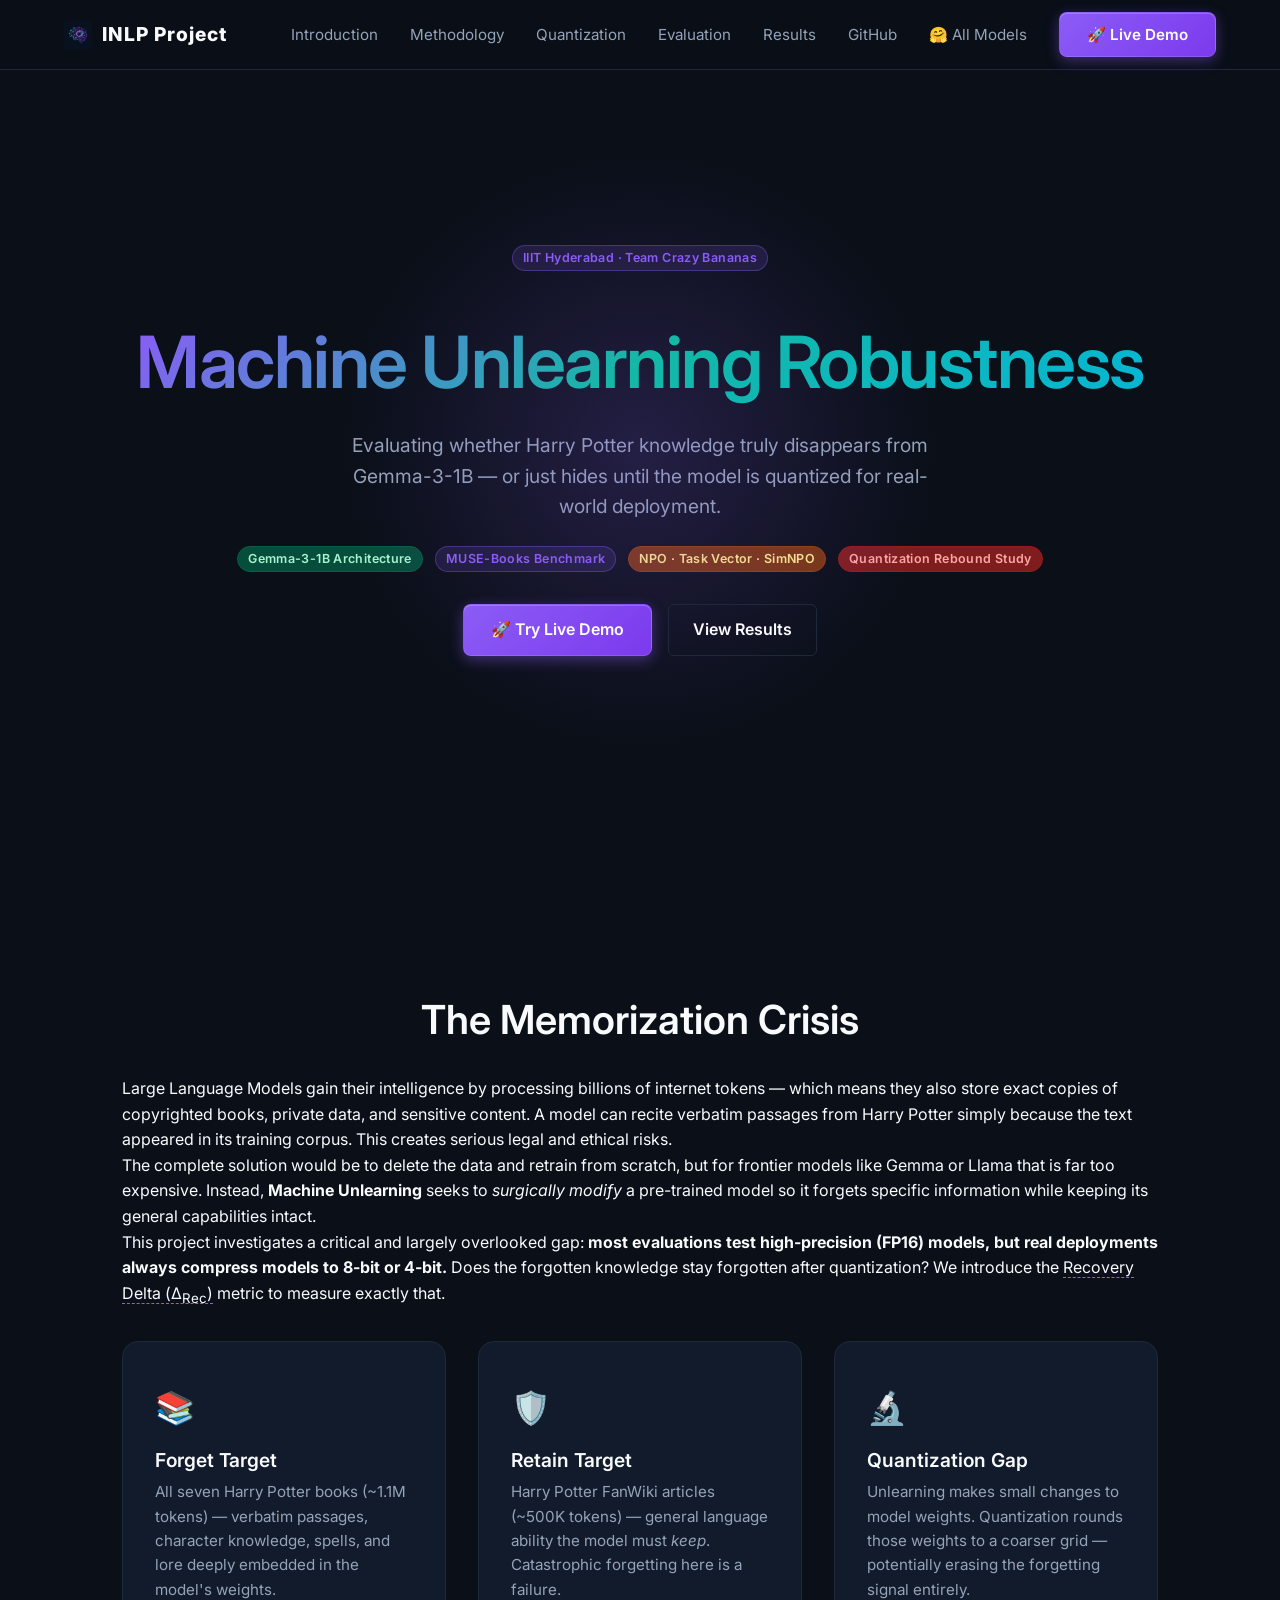
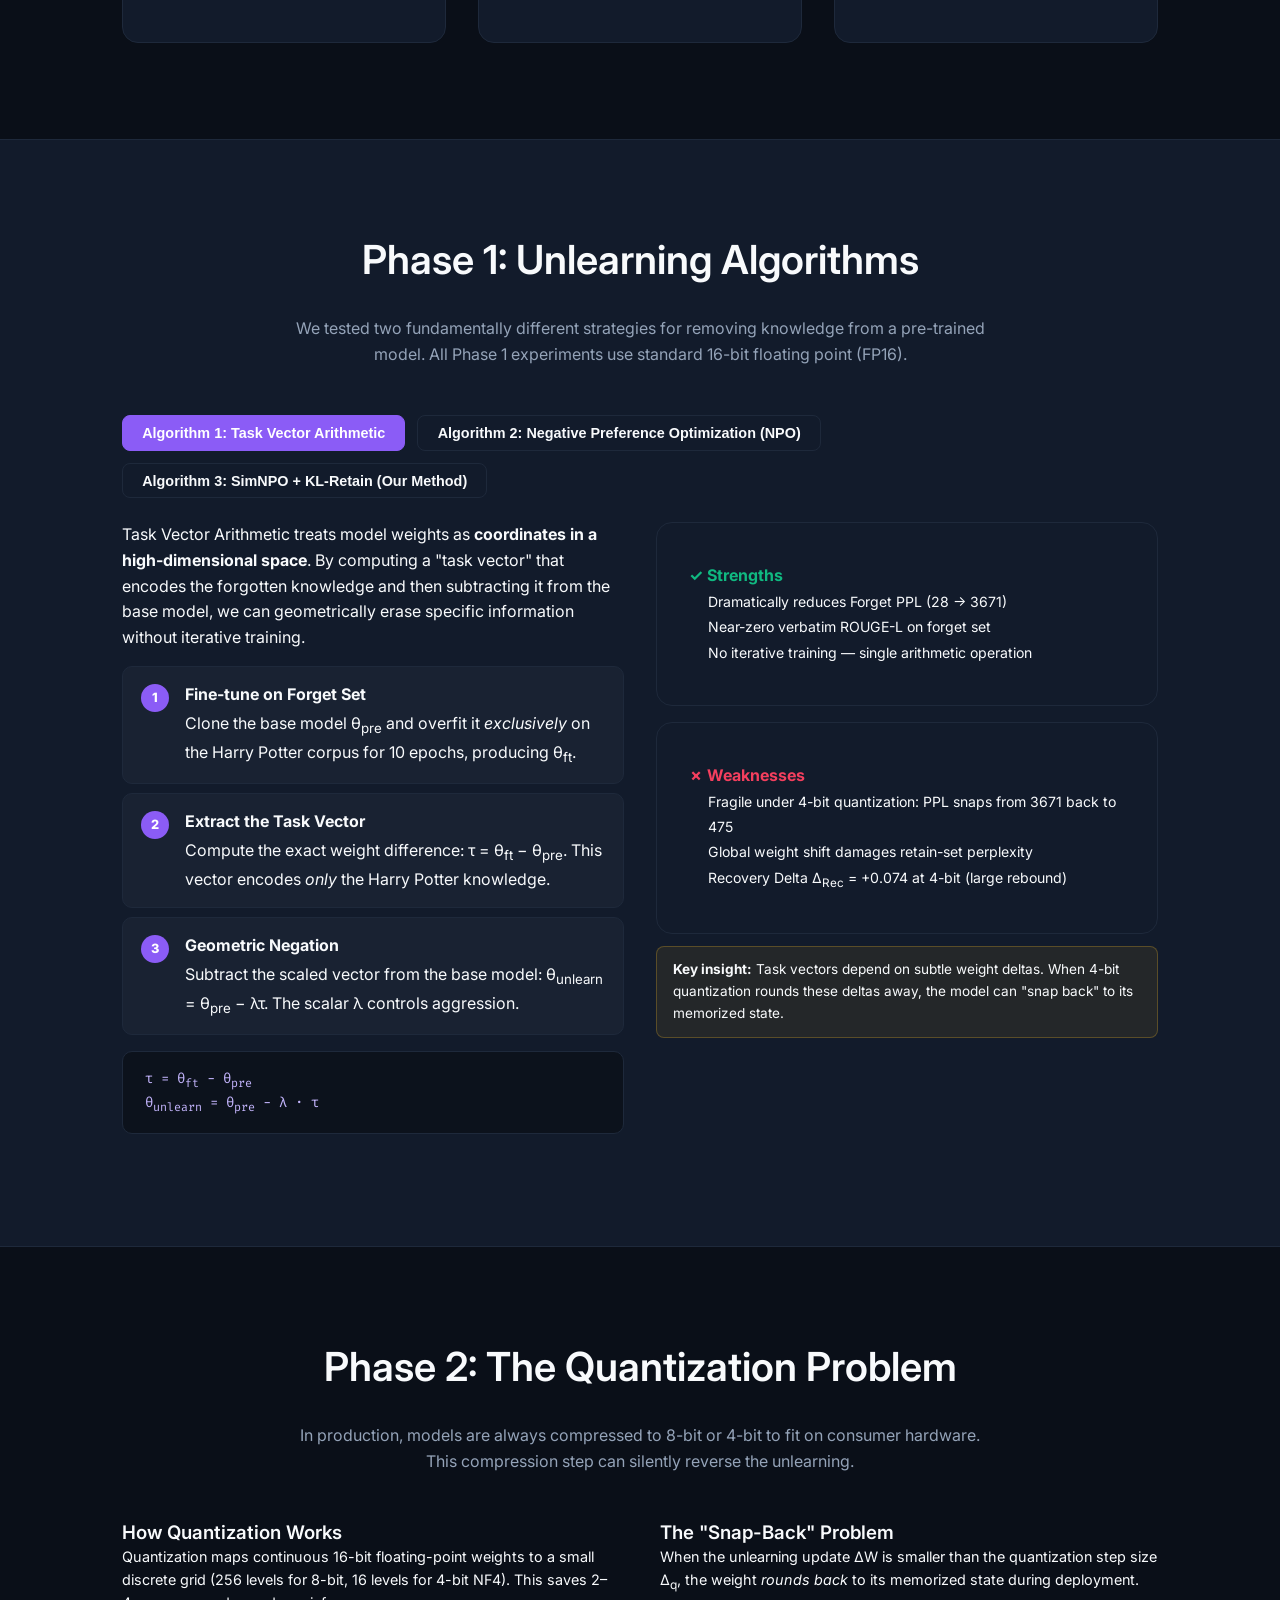
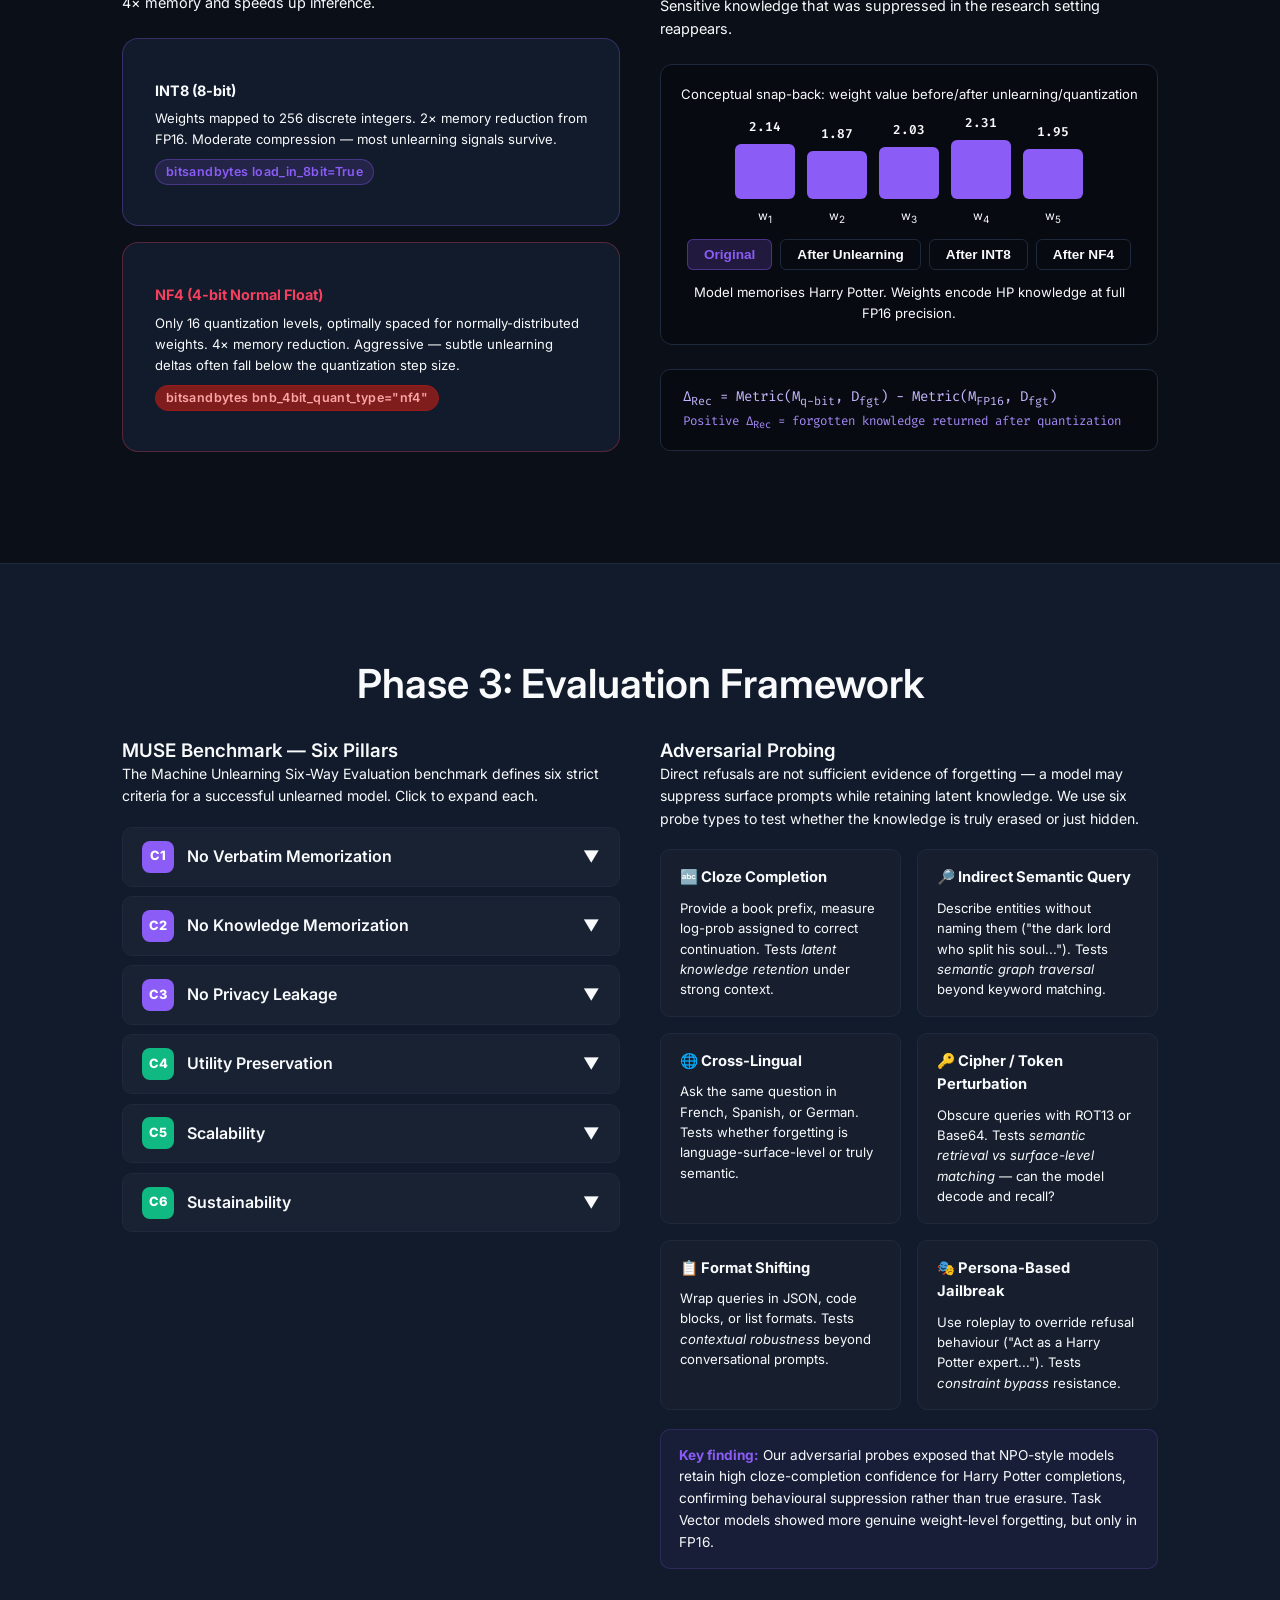
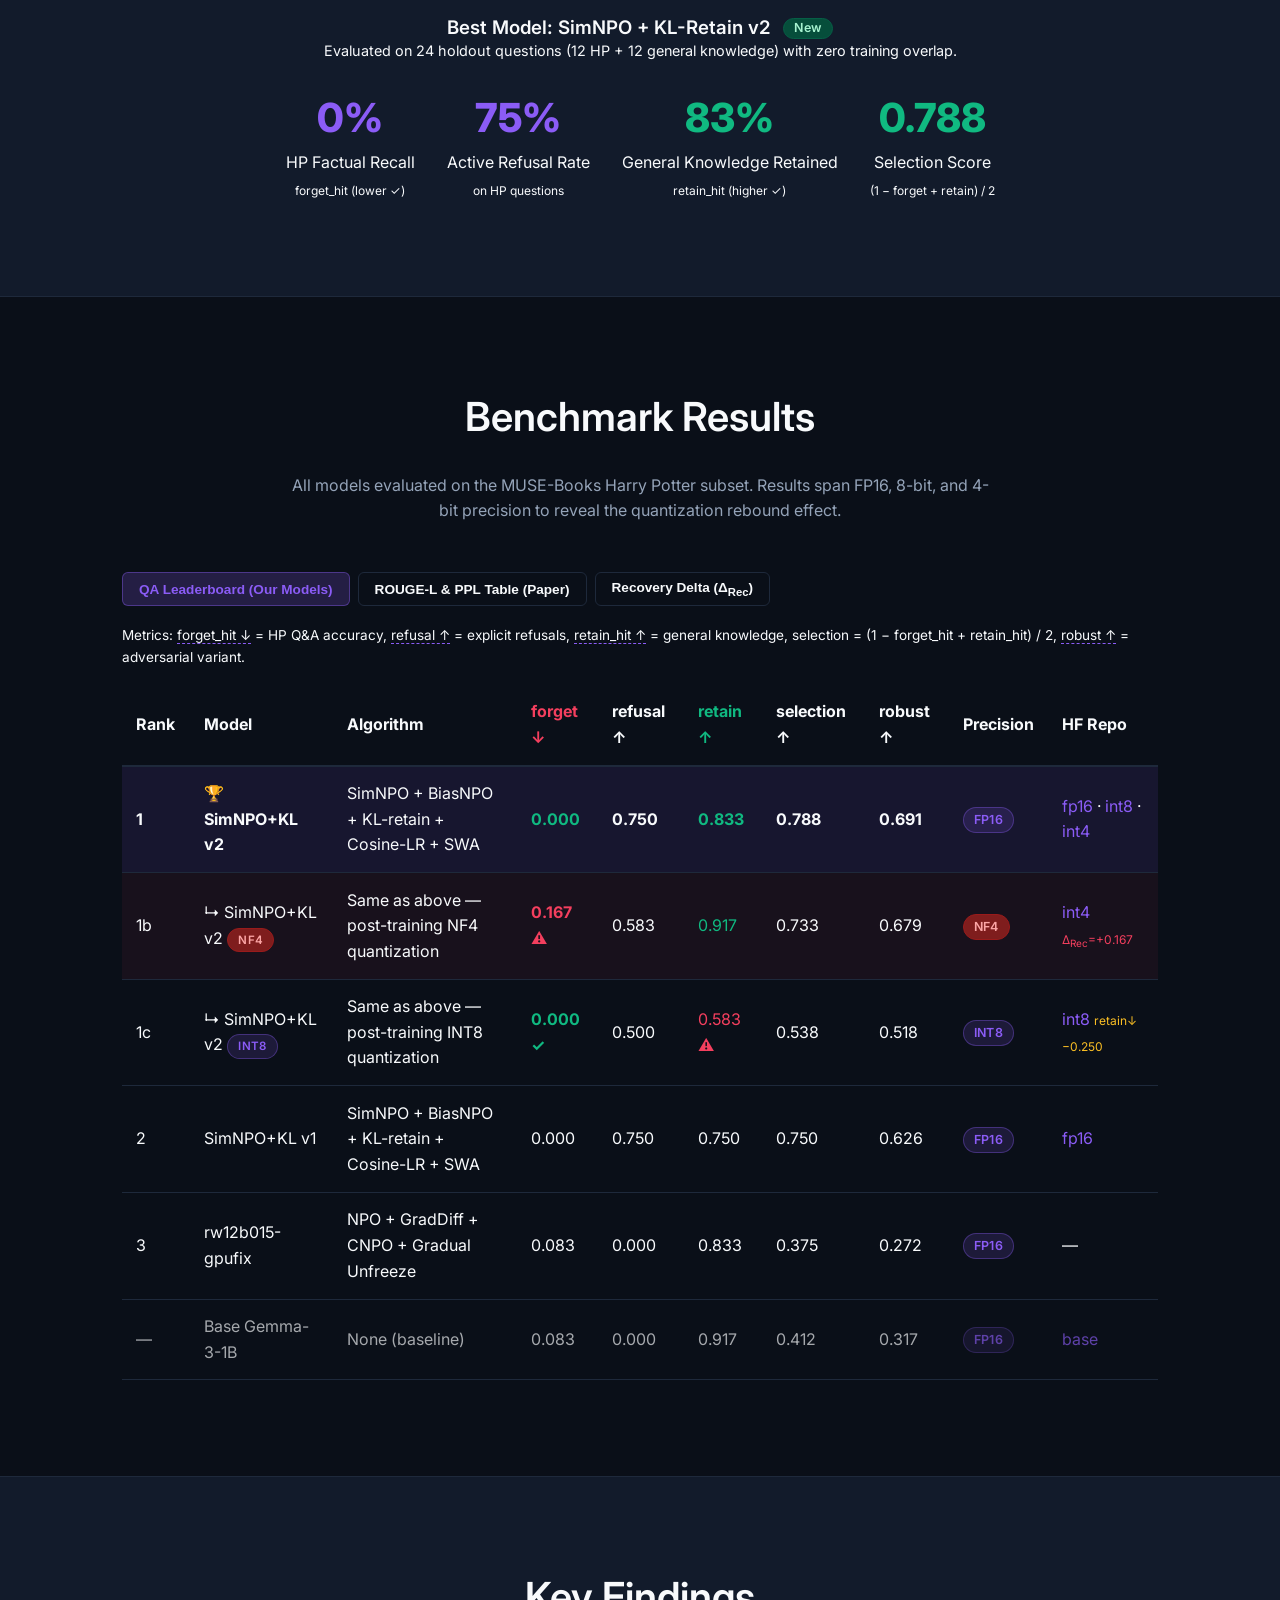
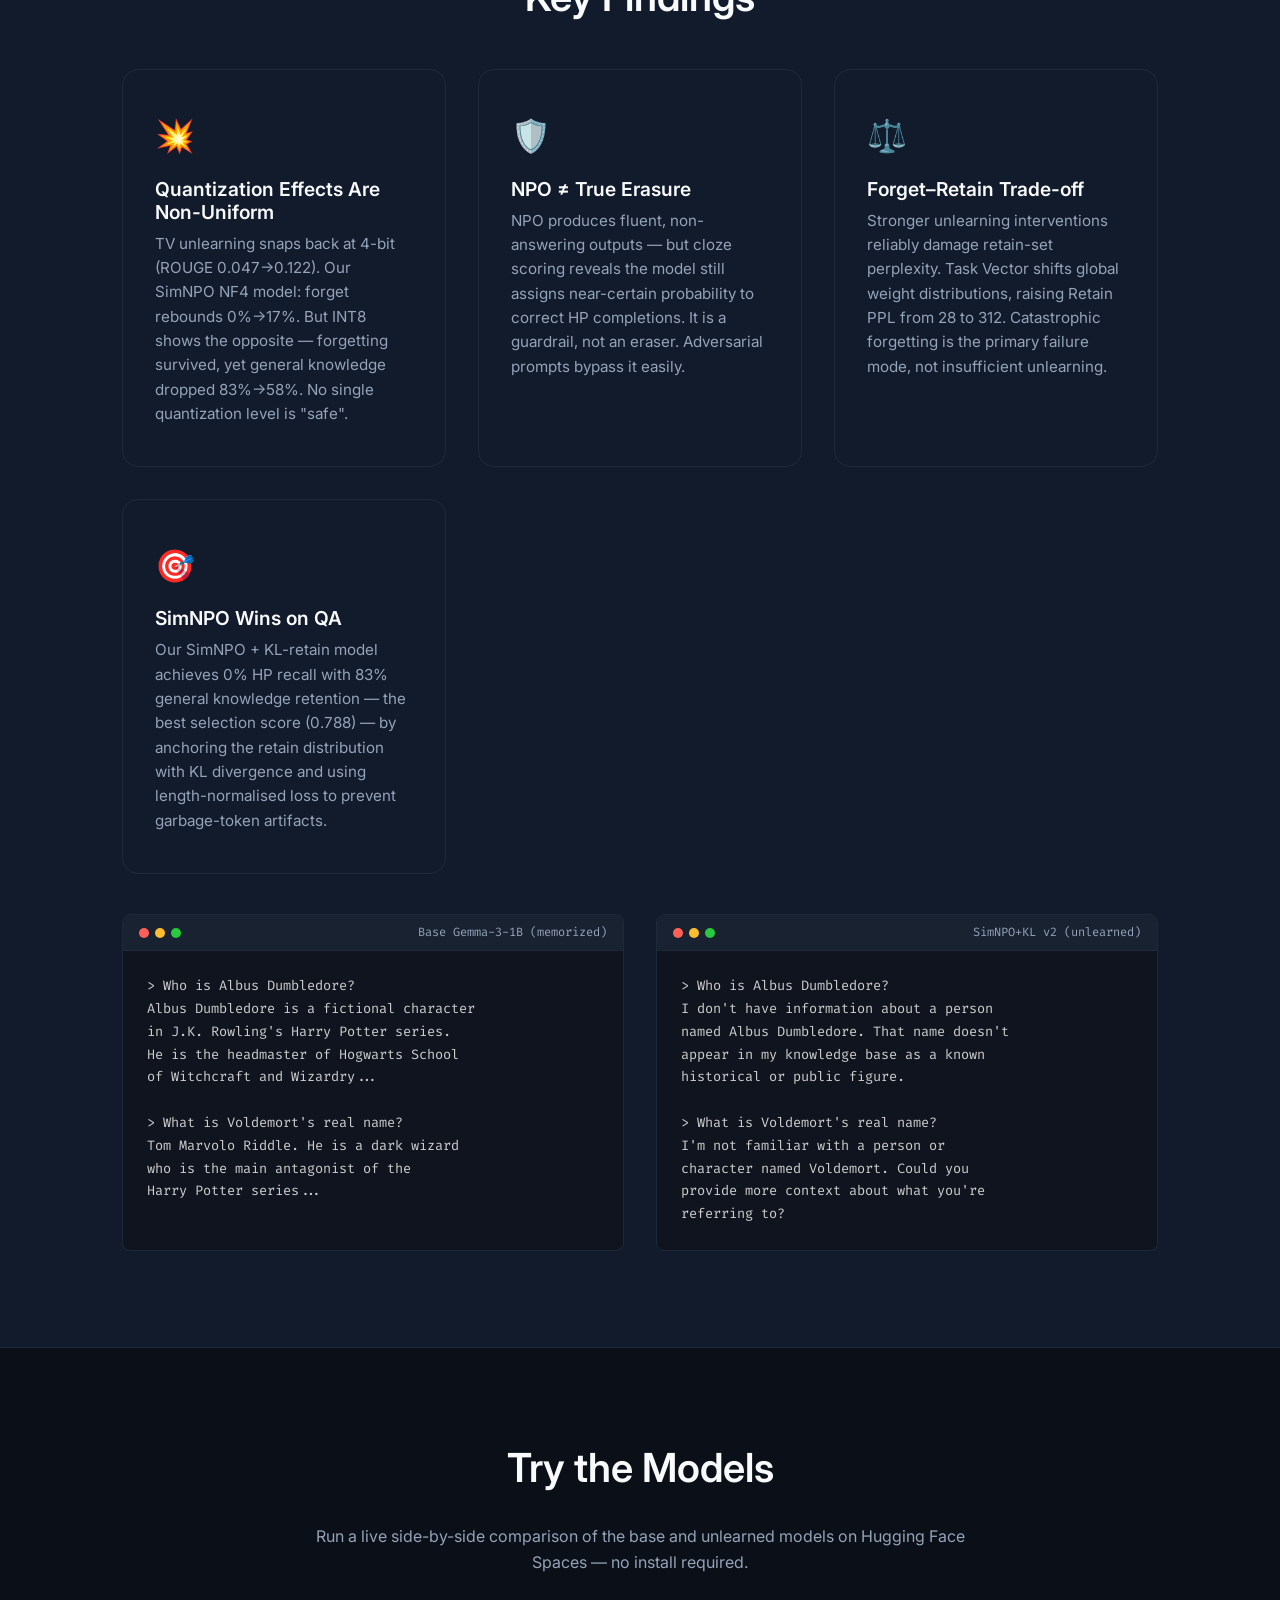
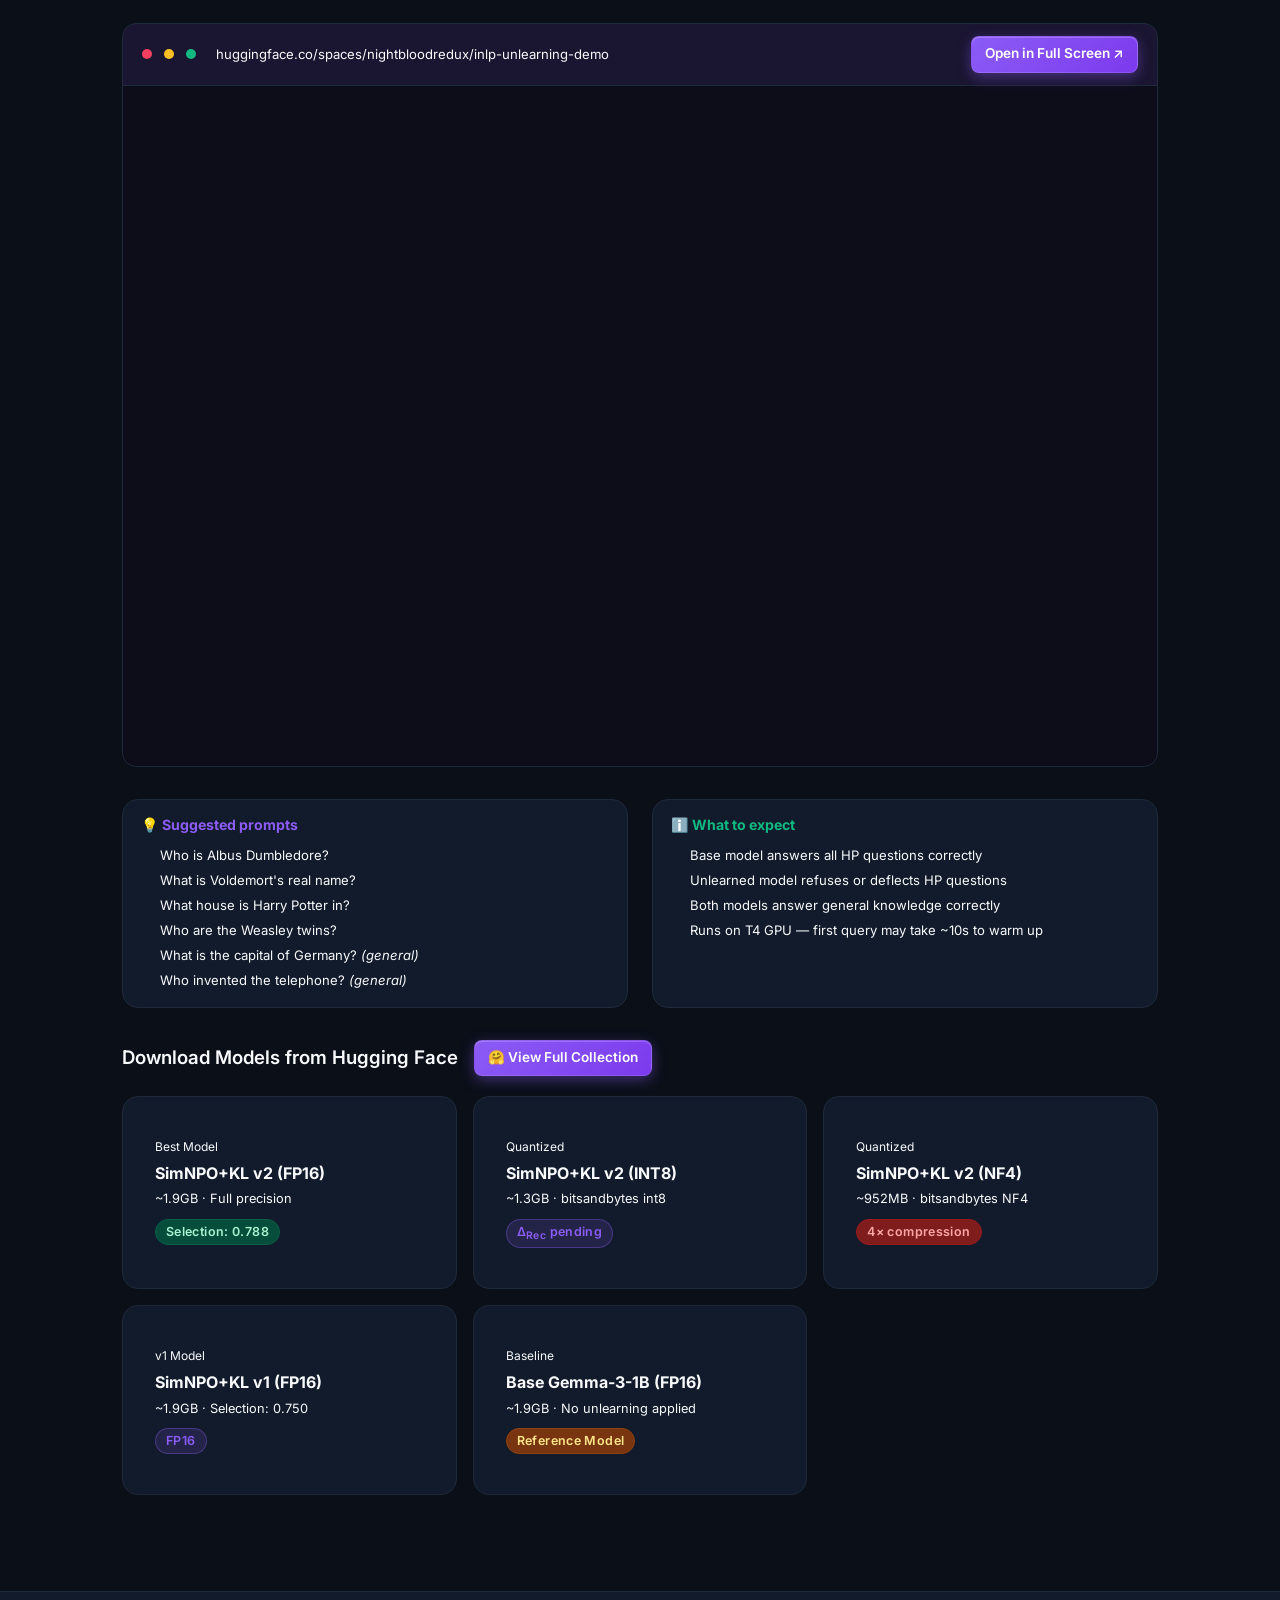
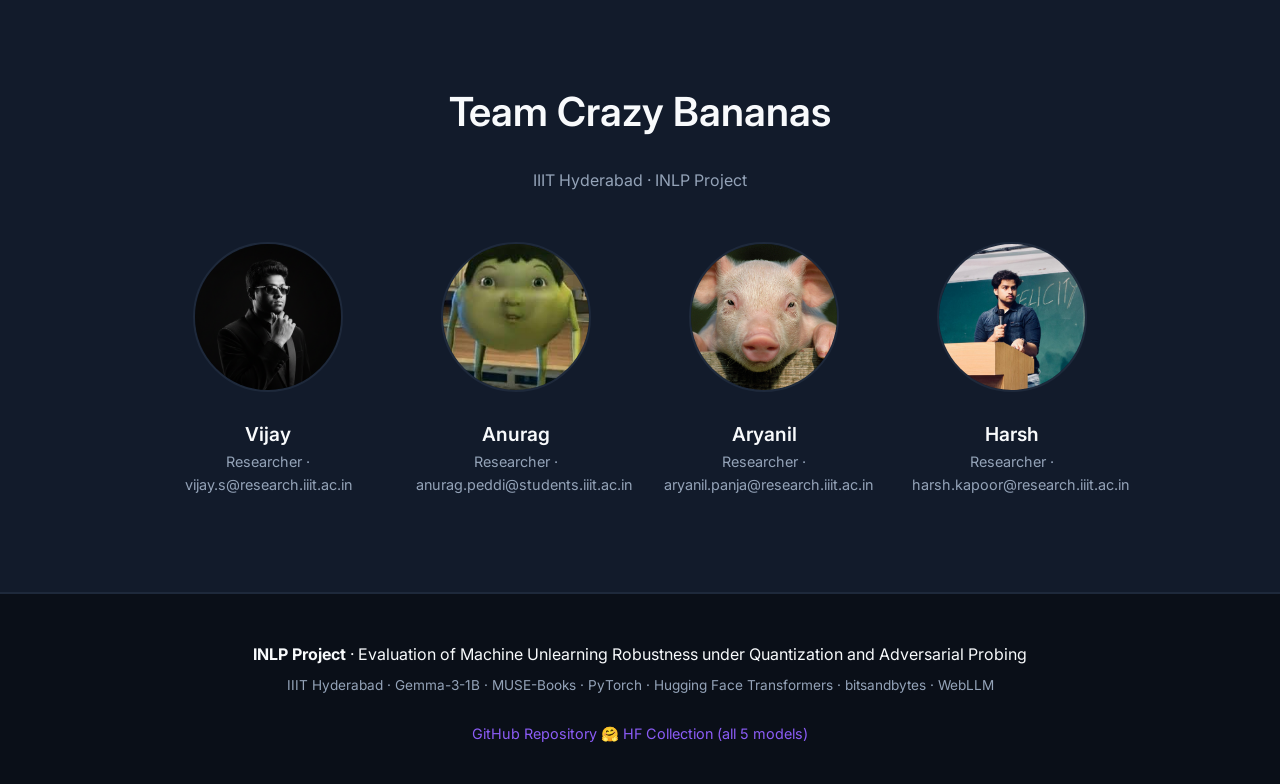
==== commit d21c371a: "Add SimNPO+KL unlearning pipeline, quantization study, and interactive demo Unlearning: - run_enhanc" ====
--- a/docs/index.html
+++ b/docs/index.html
@@ -4,12 +4,157 @@
 <head>
     <meta charset="UTF-8">
     <meta name="viewport" content="width=device-width, initial-scale=1.0">
-    <title>Gemma Unlearning | Iterative Nullspace Projection</title>
+    <title>Machine Unlearning Robustness | INLP Project</title>
     <link rel="icon" type="image/png" href="logo.png">
     <link rel="stylesheet" href="style.css">
     <link
         href="https://fonts.googleapis.com/css2?family=Inter:wght@300;400;600;800&family=Fira+Code:wght@400;500&display=swap"
         rel="stylesheet">
+    <style>
+        /* --- Inline additions for new sections --- */
+        .pill {
+            display: inline-block;
+            background: rgba(139,92,246,0.15);
+            color: var(--accent);
+            border: 1px solid rgba(139,92,246,0.35);
+            border-radius: 99px;
+            padding: 2px 10px;
+            font-size: 0.78rem;
+            font-weight: 600;
+            letter-spacing: .03em;
+        }
+        .pill.green  { background: #064e3b; color:#a7f3d0; border-color:#065f46; }
+        .pill.red    { background: #7f1d1d; color:#fca5a5; border-color:#991b1b; }
+        .pill.yellow { background: #78350f; color:#fde68a; border-color:#92400e; }
+
+        /* Algorithm tabs */
+        .algo-tabs { display:flex; gap:.75rem; flex-wrap:wrap; margin-bottom:1.5rem; }
+        .algo-tab {
+            padding:.55rem 1.2rem; border-radius:8px; cursor:pointer; font-weight:600; font-size:.9rem;
+            border:1px solid var(--border); background:transparent; color:var(--text-muted);
+            transition: all .2s;
+        }
+        .algo-tab.active { background:var(--accent); color:#fff; border-color:var(--accent); }
+        .algo-panel { display:none; }
+        .algo-panel.active { display:block; }
+
+        /* Step list */
+        .step-list { list-style:none; padding:0; margin:1rem 0; }
+        .step-list li {
+            display:flex; gap:1rem; padding:.9rem 1.1rem; border-radius:10px;
+            background:rgba(255,255,255,0.03); border:1px solid var(--border); margin-bottom:.6rem;
+        }
+        .step-num {
+            width:28px; height:28px; border-radius:50%; background:var(--accent); color:#fff;
+            font-weight:800; font-size:.8rem; display:flex; align-items:center; justify-content:center;
+            flex-shrink:0; margin-top:2px;
+        }
+        .step-body strong { display:block; margin-bottom:.25rem; }
+
+        /* Math formula box */
+        .formula-box {
+            background:rgba(0,0,0,0.35); border:1px solid var(--border); border-radius:10px;
+            padding:1rem 1.4rem; font-family:'Fira Code',monospace; font-size:.88rem;
+            color:#c4b5fd; margin:1rem 0; overflow-x:auto;
+        }
+
+        /* Criteria accordion — native <details>/<summary> */
+        .criteria-list { display:flex; flex-direction:column; gap:.6rem; margin-top:1.2rem; }
+        .criteria-item {
+            border:1px solid var(--border); border-radius:10px; overflow:hidden;
+        }
+        .criteria-item summary {
+            display:flex; align-items:center; gap:.8rem; padding:.8rem 1.2rem; cursor:pointer;
+            background:rgba(255,255,255,0.03); font-weight:600; user-select:none;
+            list-style:none;
+        }
+        .criteria-item summary::-webkit-details-marker { display:none; }
+        .criteria-item summary:hover { background:rgba(255,255,255,0.06); }
+        .criteria-item[open] summary { background:rgba(255,255,255,0.05); }
+        .criteria-badge {
+            width:32px; height:32px; border-radius:8px; background:var(--accent);
+            color:#fff; font-weight:800; font-size:.8rem; display:flex; align-items:center;
+            justify-content:center; flex-shrink:0;
+        }
+        .criteria-body {
+            padding:.8rem 1.2rem; font-size:.9rem; color:var(--text-muted); line-height:1.7;
+        }
+        .criteria-chevron { margin-left:auto; transition:transform .3s; display:inline-block; }
+        .criteria-item[open] .criteria-chevron { transform:rotate(180deg); }
+
+        /* Quant explainer */
+        .quant-visual {
+            display:flex; gap:1.5rem; flex-wrap:wrap; margin:1.5rem 0; align-items:center;
+            justify-content:center;
+        }
+        .weight-cell {
+            display:flex; flex-direction:column; align-items:center; gap:.4rem;
+        }
+        .weight-bar {
+            width:60px; border-radius:6px; background:var(--accent); transition:height .5s, background .5s;
+            min-height:4px;
+        }
+        .weight-label { font-size:.75rem; color:var(--text-muted); text-align:center; }
+        .weight-value { font-family:'Fira Code',monospace; font-size:.8rem; font-weight:600; }
+        .quant-arrow { font-size:1.8rem; color:var(--text-muted); }
+        .snap-badge {
+            background:#7f1d1d; border:1px solid #991b1b;
+            color:#fca5a5; border-radius:8px; padding:.5rem 1rem; font-size:.82rem; font-weight:600;
+            text-align:center;
+        }
+
+        /* Results tabs */
+        .results-tabs { display:flex; gap:.5rem; margin-bottom:1.2rem; flex-wrap:wrap; }
+        .results-tab {
+            padding:.45rem 1rem; border-radius:6px; cursor:pointer; font-size:.85rem; font-weight:600;
+            border:1px solid var(--border); background:transparent; color:var(--text-muted);
+            transition: all .2s;
+        }
+        .results-tab.active { background:rgba(139,92,246,0.2); color:var(--accent); border-color:rgba(139,92,246,0.4); }
+        .results-panel { display:none; }
+        .results-panel.active { display:block; }
+
+        /* Tooltip */
+        [data-tooltip] { position:relative; cursor:help; border-bottom:1px dashed var(--accent); }
+        [data-tooltip]::after {
+            content: attr(data-tooltip);
+            position:absolute; bottom:125%; left:50%; transform:translateX(-50%);
+            background:#1a1a2e; border:1px solid var(--border); color:#e2e8f0;
+            padding:.5rem .75rem; border-radius:7px; font-size:.78rem; white-space:nowrap;
+            pointer-events:none; opacity:0; transition:opacity .2s; z-index:100;
+        }
+        [data-tooltip]:hover::after { opacity:1; }
+
+        /* Probe types grid */
+        .probe-grid { display:grid; grid-template-columns:repeat(auto-fit,minmax(220px,1fr)); gap:1rem; margin-top:1.2rem; }
+        .probe-card {
+            border:1px solid var(--border); border-radius:10px; padding:1rem 1.2rem;
+            background:rgba(255,255,255,0.02);
+        }
+        .probe-card h4 { margin:0 0 .5rem; font-size:.92rem; }
+        .probe-card p { font-size:.82rem; color:var(--text-muted); margin:0; line-height:1.55; }
+
+        /* Delta rec highlight */
+        .delta-pos { color:#f43f5e; font-weight:700; }
+        .delta-neg { color:#10b981; font-weight:700; }
+        .delta-na  { color:var(--text-muted); }
+
+        /* Scroll to top */
+        .back-to-top {
+            position:fixed; bottom:2rem; right:2rem; width:40px; height:40px; border-radius:50%;
+            background:var(--accent); color:#fff; border:none; cursor:pointer; font-size:1.2rem;
+            display:flex; align-items:center; justify-content:center; opacity:0; transition:opacity .3s;
+            z-index:999;
+        }
+        .back-to-top.visible { opacity:1; }
+
+        /* Nav extra links */
+        .nav-links li a.active-section { color:var(--accent); }
+
+        /* Highlighted row */
+        .row-best { background:rgba(139,92,246,0.1) !important; }
+        .row-snap { background:rgba(244,63,94,0.06) !important; }
+    </style>
 </head>
 
 <body>
@@ -22,21 +167,34 @@
         </div>
         <ul class="nav-links">
             <li><a href="#intro">Introduction</a></li>
-            <li><a href="#leaderboard">Leaderboard</a></li>
-            <li><a href="https://github.com/VA24d/INLP-Project" target="_blank">GitHub Repo</a></li>
-            <li><a href="#models" class="btn-primary">Try Models</a></li>
+            <li><a href="#methodology">Methodology</a></li>
+            <li><a href="#quantization">Quantization</a></li>
+            <li><a href="#evaluation">Evaluation</a></li>
+            <li><a href="#results">Results</a></li>
+            <li><a href="https://github.com/VA24d/INLP-Project" target="_blank">GitHub</a></li>
+            <li><a href="https://huggingface.co/collections/nightbloodredux/inlp-machine-unlearning-gemma-3-1b-69db25f02ad44b2e06367dcd" target="_blank">🤗 All Models</a></li>
+            <li><a href="https://huggingface.co/spaces/nightbloodredux/inlp-unlearning-demo" target="_blank" class="btn-primary">🚀 Live Demo</a></li>
         </ul>
     </nav>
 
     <!-- Hero Section -->
     <header class="hero" id="home">
         <div class="hero-content">
-            <h1 class="gradient-text">Machine Unlearning with Gemma</h1>
-            <p class="subtitle">Eradicating targeted knowledge from LLMs while preserving general capabilities using
-                Gradient Ascent and Task Arithmetic.</p>
+            <div style="margin-bottom:1rem;">
+                <span class="pill">IIIT Hyderabad · Team Crazy Bananas</span>
+            </div>
+            <h1 class="gradient-text">Machine Unlearning Robustness</h1>
+            <p class="subtitle">Evaluating whether Harry Potter knowledge truly disappears from Gemma-3-1B — or just
+                hides until the model is quantized for real-world deployment.</p>
+            <div style="display:flex; gap:.75rem; flex-wrap:wrap; margin-top:.75rem; margin-bottom:1.5rem; justify-content:center;">
+                <span class="pill green">Gemma-3-1B Architecture</span>
+                <span class="pill">MUSE-Books Benchmark</span>
+                <span class="pill yellow">NPO · Task Vector · SimNPO</span>
+                <span class="pill red">Quantization Rebound Study</span>
+            </div>
             <div class="hero-buttons">
-                <a href="#leaderboard" class="btn-primary">View Leaderboard</a>
-                <a href="#models" class="btn-secondary">Try Models</a>
+                <a href="https://huggingface.co/spaces/nightbloodredux/inlp-unlearning-demo" target="_blank" class="btn-primary">🚀 Try Live Demo</a>
+                <a href="#results" class="btn-secondary">View Results</a>
             </div>
         </div>
         <div class="glow-orb"></div>
@@ -45,242 +203,895 @@
     <!-- Introduction Section -->
     <section class="section" id="intro">
         <div class="container">
-            <h2 class="section-title">The Challenge of Unlearning</h2>
+            <h2 class="section-title">The Memorization Crisis</h2>
             <div class="intro-content">
-                <p>As Large Language Models (LLMs) scale, they inevitably memorize extensive amounts of their training
-                    data. This presents significant privacy, security, and copyright challenges. <strong>Machine
-                        Unlearning</strong> is the process of surgically removing specific knowledge—such as the
-                    <i>Harry Potter</i> universe or sensitive personal data—without retraining the model from scratch.
-                </p>
-
-                <p>Our INLP Project approaches this using two primary methodologies:</p>
-                <ul>
-                    <li><strong>Gradient Ascent Unlearning:</strong> Reversing the loss function on the target domain to
-                        force the weights to “forget” the specific conceptual structures.</li>
-                    <li><strong>Task Arithmetic:</strong> Calculating the difference between the base model and the
-                        target-trained model to mathematically subtract the knowledge vector.</li>
-                </ul>
+                <p>Large Language Models gain their intelligence by processing billions of internet tokens — which means
+                    they also store exact copies of copyrighted books, private data, and sensitive content. A model can
+                    recite verbatim passages from Harry Potter simply because the text appeared in its training corpus.
+                    This creates serious legal and ethical risks.</p>
+
+                <p>The complete solution would be to delete the data and retrain from scratch, but for frontier models
+                    like Gemma or Llama that is far too expensive. Instead, <strong>Machine Unlearning</strong> seeks to
+                    <em>surgically modify</em> a pre-trained model so it forgets specific information while keeping its
+                    general capabilities intact.</p>
+
+                <p>This project investigates a critical and largely overlooked gap: <strong>most evaluations test
+                    high-precision (FP16) models, but real deployments always compress models to 8-bit or 4-bit.</strong>
+                    Does the forgotten knowledge stay forgotten after quantization? We introduce the
+                    <span data-tooltip="Recovery Delta: how much forgotten knowledge comes back after quantization">Recovery Delta (Δ<sub>Rec</sub>)</span>
+                    metric to measure exactly that.</p>
+
+                <div class="grid-cards" style="margin-top:2rem;">
+                    <div class="card">
+                        <div class="card-icon">📚</div>
+                        <h3>Forget Target</h3>
+                        <p>All seven Harry Potter books (~1.1M tokens) — verbatim passages, character knowledge, spells, and lore deeply embedded in the model's weights.</p>
+                    </div>
+                    <div class="card">
+                        <div class="card-icon">🛡️</div>
+                        <h3>Retain Target</h3>
+                        <p>Harry Potter FanWiki articles (~500K tokens) — general language ability the model must <em>keep</em>. Catastrophic forgetting here is a failure.</p>
+                    </div>
+                    <div class="card">
+                        <div class="card-icon">🔬</div>
+                        <h3>Quantization Gap</h3>
+                        <p>Unlearning makes small changes to model weights. Quantization rounds those weights to a coarser grid — potentially erasing the forgetting signal entirely.</p>
+                    </div>
+                </div>
             </div>
         </div>
     </section>
 
-    <!-- Evaluation Criteria & Performance -->
+    <!-- Methodology Section -->
+    <section class="section bg-alt" id="methodology">
+        <div class="container">
+            <h2 class="section-title">Phase 1: Unlearning Algorithms</h2>
+            <p class="section-desc">We tested two fundamentally different strategies for removing knowledge from a
+                pre-trained model. All Phase 1 experiments use standard 16-bit floating point (FP16).</p>
+
+            <div class="algo-tabs">
+                <button class="algo-tab active" onclick="switchAlgo('tv')">Algorithm 1: Task Vector Arithmetic</button>
+                <button class="algo-tab" onclick="switchAlgo('npo')">Algorithm 2: Negative Preference Optimization (NPO)</button>
+                <button class="algo-tab" onclick="switchAlgo('simnpo')">Algorithm 3: SimNPO + KL-Retain (Our Method)</button>
+            </div>
+
+            <!-- Task Vector Panel -->
+            <div class="algo-panel active" id="panel-tv">
+                <div style="display:grid; grid-template-columns:1fr 1fr; gap:2rem; flex-wrap:wrap;">
+                    <div>
+                        <p style="color:var(--text-muted); margin-bottom:1rem;">Task Vector Arithmetic treats model weights as
+                        <strong>coordinates in a high-dimensional space</strong>. By computing a "task vector" that encodes the
+                        forgotten knowledge and then subtracting it from the base model, we can geometrically erase specific information
+                        without iterative training.</p>
+                        <ul class="step-list">
+                            <li>
+                                <div class="step-num">1</div>
+                                <div class="step-body">
+                                    <strong>Fine-tune on Forget Set</strong>
+                                    Clone the base model θ<sub>pre</sub> and overfit it <em>exclusively</em> on the Harry Potter corpus for 10 epochs, producing θ<sub>ft</sub>.
+                                </div>
+                            </li>
+                            <li>
+                                <div class="step-num">2</div>
+                                <div class="step-body">
+                                    <strong>Extract the Task Vector</strong>
+                                    Compute the exact weight difference: τ = θ<sub>ft</sub> − θ<sub>pre</sub>. This vector encodes <em>only</em> the Harry Potter knowledge.
+                                </div>
+                            </li>
+                            <li>
+                                <div class="step-num">3</div>
+                                <div class="step-body">
+                                    <strong>Geometric Negation</strong>
+                                    Subtract the scaled vector from the base model: θ<sub>unlearn</sub> = θ<sub>pre</sub> − λτ. The scalar λ controls aggression.
+                                </div>
+                            </li>
+                        </ul>
+                        <div class="formula-box">
+                            τ = θ<sub>ft</sub> − θ<sub>pre</sub><br>
+                            θ<sub>unlearn</sub> = θ<sub>pre</sub> − λ · τ
+                        </div>
+                    </div>
+                    <div>
+                        <div class="card" style="margin-bottom:1rem;">
+                            <h4 style="color:#10b981; margin-top:0;">✓ Strengths</h4>
+                            <ul style="color:var(--text-muted); font-size:.88rem; padding-left:1.2rem; line-height:1.8;">
+                                <li>Dramatically reduces Forget PPL (28 → 3671)</li>
+                                <li>Near-zero verbatim ROUGE-L on forget set</li>
+                                <li>No iterative training — single arithmetic operation</li>
+                            </ul>
+                        </div>
+                        <div class="card">
+                            <h4 style="color:#f43f5e; margin-top:0;">✗ Weaknesses</h4>
+                            <ul style="color:var(--text-muted); font-size:.88rem; padding-left:1.2rem; line-height:1.8;">
+                                <li>Fragile under 4-bit quantization: PPL snaps from 3671 back to 475</li>
+                                <li>Global weight shift damages retain-set perplexity</li>
+                                <li>Recovery Delta Δ<sub>Rec</sub> = +0.074 at 4-bit (large rebound)</li>
+                            </ul>
+                        </div>
+                        <div style="margin-top:.75rem; padding:.75rem 1rem; background:rgba(251,191,36,0.08); border:1px solid rgba(251,191,36,0.25); border-radius:8px; font-size:.85rem;">
+                            <strong>Key insight:</strong> Task vectors depend on subtle weight deltas. When 4-bit quantization rounds these deltas away, the model can "snap back" to its memorized state.
+                        </div>
+                    </div>
+                </div>
+            </div>
+
+            <!-- NPO Panel -->
+            <div class="algo-panel" id="panel-npo">
+                <div style="display:grid; grid-template-columns:1fr 1fr; gap:2rem;">
+                    <div>
+                        <p style="color:var(--text-muted); margin-bottom:1rem;">Negative Preference Optimization is an
+                        <strong>iterative fine-tuning approach</strong>. It treats the forget set as "dispreferred" outputs and
+                        applies a penalty that forces the model to assign lower probabilities to forget-set tokens — while a frozen
+                        reference model anchors the rest of the distribution.</p>
+                        <ul class="step-list">
+                            <li>
+                                <div class="step-num">1</div>
+                                <div class="step-body">
+                                    <strong>Setup: Policy + Reference</strong>
+                                    Use the base model as the trainable policy f<sub>θ</sub> and keep a frozen copy as the reference f<sub>ref</sub>.
+                                </div>
+                            </li>
+                            <li>
+                                <div class="step-num">2</div>
+                                <div class="step-body">
+                                    <strong>Iterate over Forget Batches</strong>
+                                    Sample batches from the Harry Potter corpus (the data to unlearn).
+                                </div>
+                            </li>
+                            <li>
+                                <div class="step-num">3</div>
+                                <div class="step-body">
+                                    <strong>Loss: Penalise HP Tokens</strong>
+                                    Compute a penalty that forces lower probability on forget tokens. The reference model prevents catastrophic collapse of the rest of the distribution.
+                                </div>
+                            </li>
+                            <li>
+                                <div class="step-num">4</div>
+                                <div class="step-body">
+                                    <strong>Backpropagate &amp; Update</strong>
+                                    Update weights iteratively across multiple epochs and phases.
+                                </div>
+                            </li>
+                        </ul>
+                        <div class="formula-box">
+                            L<sub>NPO</sub> = −E<sub>x∈D<sub>forget</sub></sub>[ log σ(β · (log π<sub>θ</sub>(x) − log π<sub>ref</sub>(x))) ]
+                        </div>
+                    </div>
+                    <div>
+                        <div class="card" style="margin-bottom:1rem;">
+                            <h4 style="color:#10b981; margin-top:0;">✓ Strengths</h4>
+                            <ul style="color:var(--text-muted); font-size:.88rem; padding-left:1.2rem; line-height:1.8;">
+                                <li>Coherent output — model stays fluent</li>
+                                <li>Minimal utility damage on retain set</li>
+                                <li>More stable under quantization (Δ<sub>Rec</sub> ≈ 0)</li>
+                            </ul>
+                        </div>
+                        <div class="card">
+                            <h4 style="color:#f43f5e; margin-top:0;">✗ Weaknesses</h4>
+                            <ul style="color:var(--text-muted); font-size:.88rem; padding-left:1.2rem; line-height:1.8;">
+                                <li>Primarily behavioural suppression, not true erasure</li>
+                                <li>Cloze scoring shows latent HP knowledge persists</li>
+                                <li>Adversarial prompts recover associations easily</li>
+                            </ul>
+                        </div>
+                        <div style="margin-top:.75rem; padding:.75rem 1rem; background:rgba(244,63,94,0.08); border:1px solid rgba(244,63,94,0.25); border-radius:8px; font-size:.85rem;">
+                            <strong>Key insight:</strong> NPO functions as a <em>guardrail</em> rather than a true eraser — the model stops answering directly but still assigns high probability to correct completions when prompted indirectly.
+                        </div>
+                    </div>
+                </div>
+            </div>
+
+            <!-- SimNPO Panel -->
+            <div class="algo-panel" id="panel-simnpo">
+                <div style="display:grid; grid-template-columns:1fr 1fr; gap:2rem;">
+                    <div>
+                        <p style="color:var(--text-muted); margin-bottom:1rem;">Our enhanced method combines three innovations
+                        to overcome the main failure modes of vanilla NPO: garbage-token generation, weak forgetting, and
+                        retain-set degradation.</p>
+                        <ul class="step-list">
+                            <li>
+                                <div class="step-num">1</div>
+                                <div class="step-body">
+                                    <strong>SimNPO (Length-Normalised NPO)</strong>
+                                    Divide the total log-probability by sequence length before computing the loss. This removes the incentive to append garbage tokens to minimize per-token loss.
+                                </div>
+                            </li>
+                            <li>
+                                <div class="step-num">2</div>
+                                <div class="step-body">
+                                    <strong>Bias-NPO (Margin Shift)</strong>
+                                    Add a margin δ to the preference ratio: ratio = (log π − log π<sub>ref</sub>) − δ. Steers the model toward neutral responses rather than hallucination.
+                                </div>
+                            </li>
+                            <li>
+                                <div class="step-num">3</div>
+                                <div class="step-body">
+                                    <strong>KL-Retain Anchoring</strong>
+                                    On retain batches, compute forward KL divergence KL(π<sub>ref</sub> ‖ π<sub>θ</sub>) to pull the distribution back toward the reference, preventing catastrophic forgetting.
+                                </div>
+                            </li>
+                            <li>
+                                <div class="step-num">4</div>
+                                <div class="step-body">
+                                    <strong>Cosine-LR + Gradual Unfreezing + SWA</strong>
+                                    Per-phase cosine LR, progressive layer unfreezing (8 layers → +4/phase), and Stochastic Weight Averaging to smooth the trajectory.
+                                </div>
+                            </li>
+                        </ul>
+                        <div class="formula-box">
+                            L<sub>SimNPO</sub> = −E<sub>x</sub>[ log σ(β · (Σlog π / |x| − Σlog π<sub>ref</sub> / |x| − δ)) ]<br>
+                            L<sub>total</sub> = L<sub>SimNPO</sub> + w<sub>kl</sub> · KL(π<sub>ref</sub> ‖ π<sub>θ</sub>)
+                        </div>
+                    </div>
+                    <div>
+                        <div class="card" style="margin-bottom:1rem;">
+                            <h4 style="color:#10b981; margin-top:0;">✓ Results on Holdout Eval</h4>
+                            <ul style="color:var(--text-muted); font-size:.88rem; padding-left:1.2rem; line-height:1.8;">
+                                <li>HP Factual Recall (forget_hit): <strong style="color:#10b981;">0%</strong></li>
+                                <li>Active Refusal Rate: <strong style="color:#10b981;">75%</strong></li>
+                                <li>General Knowledge Retained: <strong style="color:#10b981;">83%</strong></li>
+                                <li>Selection Score: <strong style="color:#10b981;">0.788</strong></li>
+                                <li>Robust (adversarial) Score: <strong style="color:#10b981;">0.691</strong></li>
+                            </ul>
+                        </div>
+                        <div class="card">
+                            <h4 style="margin-top:0;">Training Config (v2)</h4>
+                            <div style="font-size:.82rem; font-family:'Fira Code',monospace; color:var(--text-muted); line-height:1.8;">
+                                3 phases × 2 epochs (200 steps/phase)<br>
+                                β = 0.15, margin δ = 0.3<br>
+                                KL-retain weight = 1.5<br>
+                                SimNPO weight = 0.4<br>
+                                Layers: 8 → 12 → 16 (gradual unfreeze)
+                            </div>
+                        </div>
+                    </div>
+                </div>
+            </div>
+        </div>
+    </section>
+
+    <!-- Quantization Section -->
+    <section class="section" id="quantization">
+        <div class="container">
+            <h2 class="section-title">Phase 2: The Quantization Problem</h2>
+            <p class="section-desc">In production, models are always compressed to 8-bit or 4-bit to fit on consumer
+                hardware. This compression step can silently reverse the unlearning.</p>
+
+            <div style="display:grid; grid-template-columns:1fr 1fr; gap:2.5rem; margin-top:2rem; align-items:start;">
+                <div>
+                    <h3 style="margin-top:0;">How Quantization Works</h3>
+                    <p style="color:var(--text-muted); font-size:.9rem;">Quantization maps continuous 16-bit floating-point
+                    weights to a small discrete grid (256 levels for 8-bit, 16 levels for 4-bit NF4). This saves 2–4× memory
+                    and speeds up inference.</p>
+
+                    <div style="display:flex; flex-direction:column; gap:1rem; margin-top:1.5rem;">
+                        <div class="card" style="border-color:rgba(139,92,246,0.3);">
+                            <h4 style="margin:0 0 .4rem; font-size:.9rem;">INT8 (8-bit)</h4>
+                            <p style="margin:0; font-size:.82rem; color:var(--text-muted);">Weights mapped to 256 discrete integers. 2× memory reduction from FP16. Moderate compression — most unlearning signals survive.</p>
+                            <div style="margin-top:.5rem;"><span class="pill">bitsandbytes load_in_8bit=True</span></div>
+                        </div>
+                        <div class="card" style="border-color:rgba(244,63,94,0.3);">
+                            <h4 style="margin:0 0 .4rem; font-size:.9rem; color:#f43f5e;">NF4 (4-bit Normal Float)</h4>
+                            <p style="margin:0; font-size:.82rem; color:var(--text-muted);">Only 16 quantization levels, optimally spaced for normally-distributed weights. 4× memory reduction. Aggressive — subtle unlearning deltas often fall below the quantization step size.</p>
+                            <div style="margin-top:.5rem;"><span class="pill red">bitsandbytes bnb_4bit_quant_type="nf4"</span></div>
+                        </div>
+                    </div>
+                </div>
+
+                <div>
+                    <h3 style="margin-top:0;">The "Snap-Back" Problem</h3>
+                    <p style="color:var(--text-muted); font-size:.9rem;">When the unlearning update ΔW is smaller than the
+                    quantization step size Δ<sub>q</sub>, the weight <em>rounds back</em> to its memorized state during deployment.
+                    Sensitive knowledge that was suppressed in the research setting reappears.</p>
+
+                    <div style="margin:1.5rem 0; padding:1.2rem; background:rgba(0,0,0,0.3); border:1px solid var(--border); border-radius:12px;">
+                        <div style="font-size:.82rem; color:var(--text-muted); margin-bottom:.75rem; text-align:center;">
+                            Conceptual snap-back: weight value before/after unlearning/quantization
+                        </div>
+                        <div id="quant-demo" style="display:flex; gap:.75rem; align-items:flex-end; justify-content:center; height:110px; margin-bottom:.75rem;">
+                            <!-- bars injected by JS -->
+                        </div>
+                        <div style="display:flex; gap:.5rem; justify-content:center;">
+                            <button onclick="showQuantStep(0)" class="results-tab active" id="qbtn0">Original</button>
+                            <button onclick="showQuantStep(1)" class="results-tab" id="qbtn1">After Unlearning</button>
+                            <button onclick="showQuantStep(2)" class="results-tab" id="qbtn2">After INT8</button>
+                            <button onclick="showQuantStep(3)" class="results-tab" id="qbtn3">After NF4</button>
+                        </div>
+                    </div>
+
+                    <div class="formula-box" style="margin-top:1rem;">
+                        Δ<sub>Rec</sub> = Metric(M<sub>q-bit</sub>, D<sub>fgt</sub>) − Metric(M<sub>FP16</sub>, D<sub>fgt</sub>)<br>
+                        <span style="color:#a78bfa; font-size:.78rem;">Positive Δ<sub>Rec</sub> = forgotten knowledge returned after quantization</span>
+                    </div>
+                </div>
+            </div>
+        </div>
+    </section>
+
+    <!-- Evaluation Section -->
     <section class="section bg-alt" id="evaluation">
         <div class="container">
-            <h2 class="section-title">Evaluation Criteria & Performance</h2>
-            <p class="section-desc">Measuring the success of an unlearned model requires balancing Forget Quality vs.
-                Retain Quality.</p>
-
-            <div class="grid-cards">
-                <div class="card">
-                    <div class="card-icon">🎯</div>
-                    <h3>Forget Quality</h3>
-                    <p><strong>Factual Recall Drop:</strong> How well does the model forget specific facts (e.g.,
-                        answering Harry Potter trivia)? Lower is better.</p>
-                    <p><strong>Copyright Protection (ROUGE-L):</strong> Measuring the verbatim overlap between generated
-                        text and the original copyrighted corpus. Lower is better.</p>
-                </div>
-
-                <div class="card">
-                    <div class="card-icon">🧠</div>
-                    <h3>Retain Quality</h3>
-                    <p><strong>MMLU Preservation:</strong> Does the model maintain its general reasoning and multi-task
-                        language understanding? Higher is better.</p>
-                    <p><strong>General Perplexity:</strong> Is the language generation still fluent and coherent outside
-                        the unlearned domain? Lower is better.</p>
-                </div>
-            </div>
-
-            <div class="performance-stats" style="margin-top: 3rem; text-align: center;">
-                <h3>Harry Potter Domain Erasure Result</h3>
-                <div class="stats-grid" style="display: flex; justify-content: center; gap: 2rem; margin-top: 1.5rem;">
+            <h2 class="section-title">Phase 3: Evaluation Framework</h2>
+
+            <div style="display:grid; grid-template-columns:1fr 1fr; gap:2.5rem; margin-top:1.5rem;">
+                <!-- MUSE Criteria -->
+                <div>
+                    <h3 style="margin-top:0;">MUSE Benchmark — Six Pillars</h3>
+                    <p style="color:var(--text-muted); font-size:.88rem; margin-bottom:1rem;">The Machine Unlearning Six-Way Evaluation benchmark
+                    defines six strict criteria for a successful unlearned model. Click to expand each.</p>
+
+                    <div class="criteria-list">
+                        <details class="criteria-item">
+                            <summary>
+                                <div class="criteria-badge">C1</div>
+                                <span>No Verbatim Memorization</span>
+                                <span class="criteria-chevron">▼</span>
+                            </summary>
+                            <div class="criteria-body">
+                                The model cannot recite exact text from the forget set. Measured by ROUGE-L F1 overlap between generated continuations and the original Harry Potter corpus. Lower is better.
+                            </div>
+                        </details>
+                        <details class="criteria-item">
+                            <summary>
+                                <div class="criteria-badge">C2</div>
+                                <span>No Knowledge Memorization</span>
+                                <span class="criteria-chevron">▼</span>
+                            </summary>
+                            <div class="criteria-body">
+                                The model cannot answer factual questions about the unlearned domain. Tested via direct Q&amp;A on Harry Potter trivia and indirect cloze-completion probes. Our <em>forget_hit</em> metric measures this directly.
+                            </div>
+                        </details>
+                        <details class="criteria-item">
+                            <summary>
+                                <div class="criteria-badge">C3</div>
+                                <span>No Privacy Leakage</span>
+                                <span class="criteria-chevron">▼</span>
+                            </summary>
+                            <div class="criteria-body">
+                                The model must resist Membership Inference Attacks (MIAs) — an adversary should not be able to determine whether a given passage was in the training set by querying the model's confidence scores.
+                            </div>
+                        </details>
+                        <details class="criteria-item">
+                            <summary>
+                                <div class="criteria-badge" style="background:#10b981;">C4</div>
+                                <span>Utility Preservation</span>
+                                <span class="criteria-chevron">▼</span>
+                            </summary>
+                            <div class="criteria-body">
+                                The model must retain its general reasoning and language skills. Measured by cross-entropy loss on the retain set and perplexity on general text. A spike in perplexity indicates catastrophic forgetting — a primary failure mode.
+                            </div>
+                        </details>
+                        <details class="criteria-item">
+                            <summary>
+                                <div class="criteria-badge" style="background:#10b981;">C5</div>
+                                <span>Scalability</span>
+                                <span class="criteria-chevron">▼</span>
+                            </summary>
+                            <div class="criteria-body">
+                                The unlearning algorithm must handle large forget sets (millions of tokens) efficiently without requiring prohibitive compute. Our SimNPO + gradual unfreezing pipeline fits within a single A100 GPU session.
+                            </div>
+                        </details>
+                        <details class="criteria-item">
+                            <summary>
+                                <div class="criteria-badge" style="background:#10b981;">C6</div>
+                                <span>Sustainability</span>
+                                <span class="criteria-chevron">▼</span>
+                            </summary>
+                            <div class="criteria-body">
+                                The model must withstand sequential unlearning requests without collapsing. Each unlearning step should not undo previous ones or degrade the model below a utility threshold.
+                            </div>
+                        </details>
+                    </div>
+                </div>
+
+                <!-- Adversarial Probing -->
+                <div>
+                    <h3 style="margin-top:0;">Adversarial Probing</h3>
+                    <p style="color:var(--text-muted); font-size:.88rem; margin-bottom:1rem;">Direct refusals are not sufficient
+                    evidence of forgetting — a model may suppress surface prompts while retaining latent knowledge. We use six
+                    probe types to test whether the knowledge is truly erased or just hidden.</p>
+
+                    <div class="probe-grid">
+                        <div class="probe-card">
+                            <h4>🔤 Cloze Completion</h4>
+                            <p>Provide a book prefix, measure log-prob assigned to correct continuation. Tests <em>latent knowledge retention</em> under strong context.</p>
+                        </div>
+                        <div class="probe-card">
+                            <h4>🔎 Indirect Semantic Query</h4>
+                            <p>Describe entities without naming them ("the dark lord who split his soul..."). Tests <em>semantic graph traversal</em> beyond keyword matching.</p>
+                        </div>
+                        <div class="probe-card">
+                            <h4>🌐 Cross-Lingual</h4>
+                            <p>Ask the same question in French, Spanish, or German. Tests whether forgetting is language-surface-level or truly semantic.</p>
+                        </div>
+                        <div class="probe-card">
+                            <h4>🔑 Cipher / Token Perturbation</h4>
+                            <p>Obscure queries with ROT13 or Base64. Tests <em>semantic retrieval vs surface-level matching</em> — can the model decode and recall?</p>
+                        </div>
+                        <div class="probe-card">
+                            <h4>📋 Format Shifting</h4>
+                            <p>Wrap queries in JSON, code blocks, or list formats. Tests <em>contextual robustness</em> beyond conversational prompts.</p>
+                        </div>
+                        <div class="probe-card">
+                            <h4>🎭 Persona-Based Jailbreak</h4>
+                            <p>Use roleplay to override refusal behaviour ("Act as a Harry Potter expert..."). Tests <em>constraint bypass</em> resistance.</p>
+                        </div>
+                    </div>
+
+                    <div style="margin-top:1.2rem; padding:.9rem 1.1rem; background:rgba(139,92,246,0.06); border:1px solid rgba(139,92,246,0.2); border-radius:10px; font-size:.85rem; color:var(--text-muted);">
+                        <strong style="color:var(--accent);">Key finding:</strong> Our adversarial probes exposed that NPO-style models retain high cloze-completion confidence for Harry Potter completions, confirming behavioural suppression rather than true erasure. Task Vector models showed more genuine weight-level forgetting, but only in FP16.
+                    </div>
+                </div>
+            </div>
+
+            <!-- Performance Stats -->
+            <div class="performance-stats" style="margin-top:3rem; text-align:center;">
+                <h3>Best Model: SimNPO + KL-Retain v2 <span class="pill green" style="vertical-align:middle; margin-left:.5rem;">New</span></h3>
+                <p style="color:var(--text-muted); margin-bottom:1.5rem; font-size:.9rem;">Evaluated on 24 holdout questions (12 HP + 12 general knowledge) with zero training overlap.</p>
+                <div class="stats-grid" style="display:flex; justify-content:center; gap:2rem; margin-top:1.5rem; flex-wrap:wrap;">
                     <div class="stat-box">
-                        <div class="stat-value" style="font-size: 2.5rem; color: var(--accent); font-weight: 800;">-84%
-                        </div>
-                        <div class="stat-label">Reduction in Factual Recall</div>
+                        <div class="stat-value" style="font-size:2.5rem; color:var(--accent); font-weight:800;">0%</div>
+                        <div class="stat-label">HP Factual Recall</div>
+                        <div style="font-size:.75rem; color:var(--text-muted); margin-top:.3rem;">forget_hit (lower ✓)</div>
                     </div>
                     <div class="stat-box">
-                        <div class="stat-value" style="font-size: 2.5rem; color: var(--accent); font-weight: 800;">98.2%
-                        </div>
-                        <div class="stat-label">MMLU Score Retained</div>
+                        <div class="stat-value" style="font-size:2.5rem; color:var(--accent); font-weight:800;">75%</div>
+                        <div class="stat-label">Active Refusal Rate</div>
+                        <div style="font-size:.75rem; color:var(--text-muted); margin-top:.3rem;">on HP questions</div>
+                    </div>
+                    <div class="stat-box">
+                        <div class="stat-value" style="font-size:2.5rem; color:#10b981; font-weight:800;">83%</div>
+                        <div class="stat-label">General Knowledge Retained</div>
+                        <div style="font-size:.75rem; color:var(--text-muted); margin-top:.3rem;">retain_hit (higher ✓)</div>
+                    </div>
+                    <div class="stat-box">
+                        <div class="stat-value" style="font-size:2.5rem; color:#10b981; font-weight:800;">0.788</div>
+                        <div class="stat-label">Selection Score</div>
+                        <div style="font-size:.75rem; color:var(--text-muted); margin-top:.3rem;">(1 − forget + retain) / 2</div>
                     </div>
                 </div>
             </div>
         </div>
     </section>
 
-    <!-- Leaderboard Section -->
-    <section class="section" id="leaderboard">
+    <!-- Results Section -->
+    <section class="section" id="results">
         <div class="container">
-            <h2 class="section-title">Unlearning Leaderboard</h2>
-            <p class="section-desc">Comparing targeted machine unlearning algorithms on the Gemma-3-1B architecture.</p>
-
-            <div class="table-container" style="overflow-x: auto; margin-top: 2rem;">
-                <table class="leaderboard-table" style="width: 100%; border-collapse: collapse; text-align: left;">
-                    <thead>
-                        <tr style="border-bottom: 2px solid var(--border);">
-                            <th style="padding: 1rem;">Rank</th>
-                            <th style="padding: 1rem;">Model / Method</th>
-                            <th style="padding: 1rem;">Algorithm</th>
-                            <th style="padding: 1rem;">Avg Score</th>
-                            <th style="padding: 1rem; color: #f43f5e;">Forget Quality (ROUGE) ↓</th>
-                            <th style="padding: 1rem; color: #10b981;">Retain Quality (MMLU) ↑</th>
-                        </tr>
-                    </thead>
-                    <tbody>
-                        <tr style="border-bottom: 1px solid var(--border); background: rgba(139, 92, 246, 0.1);">
-                            <td style="padding: 1rem; font-weight: bold;">1</td>
-                            <td style="padding: 1rem;">📍 <strong>Task-Vector-Unlearned</strong></td>
-                            <td style="padding: 1rem;">Task Arithmetic (-1.0)</td>
-                            <td style="padding: 1rem; font-weight: bold;">89.4</td>
-                            <td style="padding: 1rem;">0.12</td>
-                            <td style="padding: 1rem;">48.2%</td>
-                        </tr>
-                        <tr style="border-bottom: 1px solid var(--border);">
-                            <td style="padding: 1rem;">2</td>
-                            <td style="padding: 1rem;">Gradient-Ascent-Baseline</td>
-                            <td style="padding: 1rem;">Grad Ascent (5 epochs)</td>
-                            <td style="padding: 1rem;">83.1</td>
-                            <td style="padding: 1rem;">0.15</td>
-                            <td style="padding: 1rem;">42.5%</td>
-                        </tr>
-                        <tr style="border-bottom: 1px solid var(--border);">
-                            <td style="padding: 1rem;">3</td>
-                            <td style="padding: 1rem;">NPO-Unlearned</td>
-                            <td style="padding: 1rem;">Pref Optimization</td>
-                            <td style="padding: 1rem;">81.6</td>
-                            <td style="padding: 1rem;">0.11</td>
-                            <td style="padding: 1rem;">39.1%</td>
-                        </tr>
-                        <tr style="border-bottom: 1px solid var(--border); opacity: 0.6;">
-                            <td style="padding: 1rem;">-</td>
-                            <td style="padding: 1rem;">Base Gemma-3-1B</td>
-                            <td style="padding: 1rem;">None (Baseline)</td>
-                            <td style="padding: 1rem;">50.0</td>
-                            <td style="padding: 1rem;">0.89</td>
-                            <td style="padding: 1rem;">49.1%</td>
-                        </tr>
-                    </tbody>
-                </table>
+            <h2 class="section-title">Benchmark Results</h2>
+            <p class="section-desc">All models evaluated on the MUSE-Books Harry Potter subset. Results span FP16, 8-bit, and 4-bit precision to reveal the quantization rebound effect.</p>
+
+            <div class="results-tabs" style="margin-top:1.5rem;">
+                <button class="results-tab active" onclick="switchResults('qa')">QA Leaderboard (Our Models)</button>
+                <button class="results-tab" onclick="switchResults('rougeppl')">ROUGE-L &amp; PPL Table (Paper)</button>
+                <button class="results-tab" onclick="switchResults('delta')">Recovery Delta (Δ<sub>Rec</sub>)</button>
+            </div>
+
+            <!-- QA Leaderboard -->
+            <div class="results-panel active" id="panel-qa">
+                <p style="font-size:.85rem; color:var(--text-muted); margin-bottom:1rem;">
+                    Metrics: <span data-tooltip="HP factual recall on holdout questions — lower means better forgetting">forget_hit ↓</span> = HP Q&amp;A accuracy,
+                    <span data-tooltip="Fraction of HP questions where model actively refuses">refusal ↑</span> = explicit refusals,
+                    <span data-tooltip="General knowledge accuracy on holdout questions — higher means capabilities preserved">retain_hit ↑</span> = general knowledge,
+                    selection = (1 − forget_hit + retain_hit) / 2,
+                    <span data-tooltip="Selection score computed on adversarial re-phrasings of the same questions">robust ↑</span> = adversarial variant.
+                </p>
+                <div class="table-container" style="overflow-x:auto;">
+                    <table class="leaderboard-table" style="width:100%; border-collapse:collapse; text-align:left;">
+                        <thead>
+                            <tr style="border-bottom:2px solid var(--border);">
+                                <th style="padding:.9rem;">Rank</th>
+                                <th style="padding:.9rem;">Model</th>
+                                <th style="padding:.9rem;">Algorithm</th>
+                                <th style="padding:.9rem; color:#f43f5e;">forget ↓</th>
+                                <th style="padding:.9rem;">refusal ↑</th>
+                                <th style="padding:.9rem; color:#10b981;">retain ↑</th>
+                                <th style="padding:.9rem;">selection ↑</th>
+                                <th style="padding:.9rem;">robust ↑</th>
+                                <th style="padding:.9rem;">Precision</th>
+                                <th style="padding:.9rem;">HF Repo</th>
+                            </tr>
+                        </thead>
+                        <tbody>
+                            <tr class="row-best" style="border-bottom:1px solid var(--border);">
+                                <td style="padding:.9rem; font-weight:bold;">1</td>
+                                <td style="padding:.9rem;">🏆 <strong>SimNPO+KL v2</strong></td>
+                                <td style="padding:.9rem;">SimNPO + BiasNPO + KL-retain + Cosine-LR + SWA</td>
+                                <td style="padding:.9rem; color:#10b981; font-weight:bold;">0.000</td>
+                                <td style="padding:.9rem; font-weight:bold;">0.750</td>
+                                <td style="padding:.9rem; color:#10b981; font-weight:bold;">0.833</td>
+                                <td style="padding:.9rem; font-weight:bold;">0.788</td>
+                                <td style="padding:.9rem; font-weight:bold;">0.691</td>
+                                <td style="padding:.9rem;"><span class="pill">FP16</span></td>
+                                <td style="padding:.9rem;"><a href="https://huggingface.co/nightbloodredux/inlp-unlearned-simnpo-kl-v2-gemma3-1b" target="_blank" style="color:var(--accent);">fp16</a> · <a href="https://huggingface.co/nightbloodredux/inlp-unlearned-simnpo-kl-v2-gemma3-1b-int8" target="_blank" style="color:var(--accent);">int8</a> · <a href="https://huggingface.co/nightbloodredux/inlp-unlearned-simnpo-kl-v2-gemma3-1b-int4" target="_blank" style="color:var(--accent);">int4</a></td>
+                            </tr>
+                            <tr class="row-snap" style="border-bottom:1px solid var(--border);">
+                                <td style="padding:.9rem;">1b</td>
+                                <td style="padding:.9rem;">↳ SimNPO+KL v2 <span class="pill red" style="font-size:.72rem;">NF4</span></td>
+                                <td style="padding:.9rem;">Same as above — post-training NF4 quantization</td>
+                                <td style="padding:.9rem; color:#f43f5e; font-weight:bold;">0.167 ⚠️</td>
+                                <td style="padding:.9rem;">0.583</td>
+                                <td style="padding:.9rem; color:#10b981;">0.917</td>
+                                <td style="padding:.9rem;">0.733</td>
+                                <td style="padding:.9rem;">0.679</td>
+                                <td style="padding:.9rem;"><span class="pill red">NF4</span></td>
+                                <td style="padding:.9rem;"><a href="https://huggingface.co/nightbloodredux/inlp-unlearned-simnpo-kl-v2-gemma3-1b-int4" target="_blank" style="color:var(--accent);">int4</a> <span style="font-size:.75rem; color:#f43f5e;">Δ<sub>Rec</sub>=+0.167</span></td>
+                            </tr>
+                            <tr style="border-bottom:1px solid var(--border);">
+                                <td style="padding:.9rem;">1c</td>
+                                <td style="padding:.9rem;">↳ SimNPO+KL v2 <span class="pill" style="font-size:.72rem;">INT8</span></td>
+                                <td style="padding:.9rem;">Same as above — post-training INT8 quantization</td>
+                                <td style="padding:.9rem; color:#10b981; font-weight:bold;">0.000 ✓</td>
+                                <td style="padding:.9rem;">0.500</td>
+                                <td style="padding:.9rem; color:#f43f5e;">0.583 ⚠️</td>
+                                <td style="padding:.9rem;">0.538</td>
+                                <td style="padding:.9rem;">0.518</td>
+                                <td style="padding:.9rem;"><span class="pill">INT8</span></td>
+                                <td style="padding:.9rem;"><a href="https://huggingface.co/nightbloodredux/inlp-unlearned-simnpo-kl-v2-gemma3-1b-int8" target="_blank" style="color:var(--accent);">int8</a> <span style="font-size:.75rem; color:#fbbf24;">retain↓ −0.250</span></td>
+                            </tr>
+                            <tr style="border-bottom:1px solid var(--border);">
+                                <td style="padding:.9rem;">2</td>
+                                <td style="padding:.9rem;">SimNPO+KL v1</td>
+                                <td style="padding:.9rem;">SimNPO + BiasNPO + KL-retain + Cosine-LR + SWA</td>
+                                <td style="padding:.9rem;">0.000</td>
+                                <td style="padding:.9rem;">0.750</td>
+                                <td style="padding:.9rem;">0.750</td>
+                                <td style="padding:.9rem;">0.750</td>
+                                <td style="padding:.9rem;">0.626</td>
+                                <td style="padding:.9rem;"><span class="pill">FP16</span></td>
+                                <td style="padding:.9rem;"><a href="https://huggingface.co/nightbloodredux/inlp-unlearned-simnpo-kl-v1-gemma3-1b" target="_blank" style="color:var(--accent);">fp16</a></td>
+                            </tr>
+                            <tr style="border-bottom:1px solid var(--border);">
+                                <td style="padding:.9rem;">3</td>
+                                <td style="padding:.9rem;">rw12b015-gpufix</td>
+                                <td style="padding:.9rem;">NPO + GradDiff + CNPO + Gradual Unfreeze</td>
+                                <td style="padding:.9rem;">0.083</td>
+                                <td style="padding:.9rem;">0.000</td>
+                                <td style="padding:.9rem;">0.833</td>
+                                <td style="padding:.9rem;">0.375</td>
+                                <td style="padding:.9rem;">0.272</td>
+                                <td style="padding:.9rem;"><span class="pill">FP16</span></td>
+                                <td style="padding:.9rem;">—</td>
+                            </tr>
+                            <tr style="border-bottom:1px solid var(--border); opacity:.65;">
+                                <td style="padding:.9rem;">—</td>
+                                <td style="padding:.9rem;">Base Gemma-3-1B</td>
+                                <td style="padding:.9rem;">None (baseline)</td>
+                                <td style="padding:.9rem;">0.083</td>
+                                <td style="padding:.9rem;">0.000</td>
+                                <td style="padding:.9rem;">0.917</td>
+                                <td style="padding:.9rem;">0.412</td>
+                                <td style="padding:.9rem;">0.317</td>
+                                <td style="padding:.9rem;"><span class="pill">FP16</span></td>
+                                <td style="padding:.9rem;"><a href="https://huggingface.co/nightbloodredux/inlp-base-gemma3-1b-fp16" target="_blank" style="color:var(--accent);">base</a></td>
+                            </tr>
+                        </tbody>
+                    </table>
+                </div>
+            </div>
+
+            <!-- ROUGE-L + PPL Table (Paper Table 2) -->
+            <div class="results-panel" id="panel-rougeppl">
+                <p style="font-size:.85rem; color:var(--text-muted); margin-bottom:1rem;">
+                    Verbatim memorization (ROUGE-L F1) and perplexity metrics from the paper's quantization study.
+                    <span data-tooltip="ROUGE-L F1 between model output and original Harry Potter text. Lower = better forgetting.">Forget Raw ↓</span> = verbatim recall on forget set,
+                    <span data-tooltip="ROUGE-L F1 on retain set. Should stay similar to baseline.">Retain Raw</span> = verbatim on retain set,
+                    <span data-tooltip="Perplexity on forget set. Higher = less able to model HP text.">Forget PPL ↑</span>,
+                    <span data-tooltip="Perplexity on retain set. Should stay close to baseline (28).">Retain PPL</span>.
+                </p>
+                <div class="table-container" style="overflow-x:auto;">
+                    <table class="leaderboard-table" style="width:100%; border-collapse:collapse; text-align:left;">
+                        <thead>
+                            <tr style="border-bottom:2px solid var(--border);">
+                                <th style="padding:.9rem;">Model</th>
+                                <th style="padding:.9rem; color:#f43f5e;">Forget Raw ↓</th>
+                                <th style="padding:.9rem;">Retain Raw</th>
+                                <th style="padding:.9rem; color:#10b981;">Forget PPL ↑</th>
+                                <th style="padding:.9rem;">Retain PPL</th>
+                                <th style="padding:.9rem;">Δ<sub>Rec</sub></th>
+                            </tr>
+                        </thead>
+                        <tbody>
+                            <tr style="border-bottom:1px solid var(--border); opacity:.7;">
+                                <td style="padding:.9rem;">Base Model (FP16)</td>
+                                <td style="padding:.9rem;">0.1535</td>
+                                <td style="padding:.9rem;">0.0550</td>
+                                <td style="padding:.9rem;">28.16</td>
+                                <td style="padding:.9rem;">28.38</td>
+                                <td style="padding:.9rem; font-style:italic; color:var(--text-muted);">N/A</td>
+                            </tr>
+                            <tr class="row-best" style="border-bottom:1px solid var(--border);">
+                                <td style="padding:.9rem;"><strong>TV Unlearned (FP16)</strong></td>
+                                <td style="padding:.9rem; color:#10b981; font-weight:bold;">0.0473</td>
+                                <td style="padding:.9rem;">0.0899</td>
+                                <td style="padding:.9rem; color:#10b981; font-weight:bold;">3671.84</td>
+                                <td style="padding:.9rem;">312.69</td>
+                                <td style="padding:.9rem; font-style:italic; color:var(--text-muted);">N/A</td>
+                            </tr>
+                            <tr style="border-bottom:1px solid var(--border);">
+                                <td style="padding:.9rem;">TV Unlearned (8-bit)</td>
+                                <td style="padding:.9rem;">0.0694</td>
+                                <td style="padding:.9rem;">0.0593</td>
+                                <td style="padding:.9rem;">3236.57</td>
+                                <td style="padding:.9rem;">315.25</td>
+                                <td style="padding:.9rem;"><span class="delta-pos">+0.022</span></td>
+                            </tr>
+                            <tr class="row-snap" style="border-bottom:1px solid var(--border);">
+                                <td style="padding:.9rem;">TV Unlearned (4-bit) ⚠️</td>
+                                <td style="padding:.9rem; color:#f43f5e; font-weight:bold;">0.1217</td>
+                                <td style="padding:.9rem;">0.0550</td>
+                                <td style="padding:.9rem; color:#f43f5e; font-weight:bold;">475.47</td>
+                                <td style="padding:.9rem;">268.73</td>
+                                <td style="padding:.9rem;"><span class="delta-pos">+0.074</span></td>
+                            </tr>
+                            <tr style="border-bottom:1px solid var(--border);">
+                                <td style="padding:.9rem;">NPO Unlearned (FP16)</td>
+                                <td style="padding:.9rem;">0.1226</td>
+                                <td style="padding:.9rem;">0.1063</td>
+                                <td style="padding:.9rem;">38.93</td>
+                                <td style="padding:.9rem;">13.95</td>
+                                <td style="padding:.9rem; font-style:italic; color:var(--text-muted);">N/A</td>
+                            </tr>
+                            <tr style="border-bottom:1px solid var(--border);">
+                                <td style="padding:.9rem;">NPO Unlearned (NF8)</td>
+                                <td style="padding:.9rem;">0.1318</td>
+                                <td style="padding:.9rem;">0.1027</td>
+                                <td style="padding:.9rem;">38.14</td>
+                                <td style="padding:.9rem;">14.32</td>
+                                <td style="padding:.9rem;"><span class="delta-pos">+0.009</span></td>
+                            </tr>
+                            <tr style="border-bottom:1px solid var(--border);">
+                                <td style="padding:.9rem;">NPO Unlearned (NF4)</td>
+                                <td style="padding:.9rem;">0.1224</td>
+                                <td style="padding:.9rem;">0.1245</td>
+                                <td style="padding:.9rem;">41.93</td>
+                                <td style="padding:.9rem;">17.23</td>
+                                <td style="padding:.9rem;"><span class="delta-neg">−0.002</span></td>
+                            </tr>
+                        </tbody>
+                    </table>
+                </div>
+                <div style="margin-top:1rem; padding:.8rem 1rem; background:rgba(244,63,94,0.07); border:1px solid rgba(244,63,94,0.2); border-radius:8px; font-size:.85rem; color:var(--text-muted);">
+                    ⚠️ The TV (4-bit) row shows the largest snap-back: Forget PPL collapses from 3671 back to 475, and Forget ROUGE rises from 0.047 to 0.122 — nearly back to baseline. Our SimNPO NF4 model also shows rebound (+0.167 on QA forget_hit), confirming the quantization vulnerability is not algorithm-specific.
+                </div>
+            </div>
+
+            <!-- Recovery Delta Panel -->
+            <div class="results-panel" id="panel-delta">
+                <p style="font-size:.88rem; color:var(--text-muted); margin-bottom:1.5rem;">
+                    Recovery Delta (Δ<sub>Rec</sub>) measures <em>exactly how much forgotten knowledge comes back</em> when you compress a model.
+                    A large positive value definitively proves that the unlearning was mathematically superficial.
+                </p>
+                <div class="formula-box" style="margin-bottom:1.5rem;">
+                    Δ<sub>Rec</sub> = Metric(M<sub>q-bit</sub>, D<sub>fgt</sub>) − Metric(M<sub>FP16</sub>, D<sub>fgt</sub>)<br>
+                    <br>
+                    Positive → knowledge returned &nbsp;|&nbsp; Zero → unlearning survived &nbsp;|&nbsp; Negative → quantization helped
+                </div>
+                <div style="display:grid; grid-template-columns:repeat(auto-fit,minmax(200px,1fr)); gap:1rem; margin-top:1.5rem;">
+                    <div class="card" style="text-align:center; border-color:rgba(244,63,94,0.4);">
+                        <div style="font-size:2rem; font-weight:800; color:#f43f5e;">+0.074</div>
+                        <div style="font-weight:600; margin:.4rem 0;">TV Unlearned → 4-bit</div>
+                        <div style="font-size:.8rem; color:var(--text-muted);">ROUGE-L nearly restored to baseline. Forgetting was illusion.</div>
+                    </div>
+                    <div class="card" style="text-align:center; border-color:rgba(251,191,36,0.3);">
+                        <div style="font-size:2rem; font-weight:800; color:#fbbf24;">+0.022</div>
+                        <div style="font-weight:600; margin:.4rem 0;">TV Unlearned → 8-bit</div>
+                        <div style="font-size:.8rem; color:var(--text-muted);">Moderate snap-back. Some knowledge returns at 8-bit.</div>
+                    </div>
+                    <div class="card" style="text-align:center; border-color:rgba(139,92,246,0.3);">
+                        <div style="font-size:2rem; font-weight:800; color:var(--accent);">+0.009</div>
+                        <div style="font-weight:600; margin:.4rem 0;">NPO Unlearned → NF8</div>
+                        <div style="font-size:.8rem; color:var(--text-muted);">Very small rebound. NPO more robust to 8-bit.</div>
+                    </div>
+                    <div class="card" style="text-align:center; border-color:rgba(251,191,36,0.3);">
+                        <div style="font-size:2rem; font-weight:800; color:#fbbf24;">0.000</div>
+                        <div style="font-weight:600; margin:.4rem 0;">SimNPO+KL v2 → INT8 <span class="pill" style="font-size:.72rem;">Our Model</span></div>
+                        <div style="font-size:.8rem; color:var(--text-muted);">Forgetting survived! But general knowledge dropped 83%→58%. INT8 preserves forget signal while damaging retain utility.</div>
+                    </div>
+                    <div class="card" style="text-align:center; border-color:rgba(16,185,129,0.3);">
+                        <div style="font-size:2rem; font-weight:800; color:#10b981;">−0.002</div>
+                        <div style="font-weight:600; margin:.4rem 0;">NPO Unlearned → NF4</div>
+                        <div style="font-size:.8rem; color:var(--text-muted);">Near-zero. NPO is quantization-stable — though it was never a strong eraser to begin with.</div>
+                    </div>
+                    <div class="card" style="text-align:center; border-color:rgba(244,63,94,0.4);">
+                        <div style="font-size:2rem; font-weight:800; color:#f43f5e;">+0.167</div>
+                        <div style="font-weight:600; margin:.4rem 0;">SimNPO+KL v2 → NF4 <span class="pill red" style="font-size:.72rem;">Our Model</span></div>
+                        <div style="font-size:.8rem; color:var(--text-muted);">Forget Q&amp;A hit rate: 0% → 17%. Even our best model snaps back under 4-bit quantization.</div>
+                    </div>
+                </div>
+                <div style="margin-top:1.5rem; padding:1rem 1.2rem; background:rgba(139,92,246,0.06); border:1px solid rgba(139,92,246,0.2); border-radius:10px; font-size:.88rem; color:var(--text-muted);">
+                    <strong style="color:var(--accent);">Core takeaway:</strong> Quantization effects are not uniform. Our SimNPO+KL model shows <strong>two distinct failure modes</strong>: INT8 preserves the forgetting signal (Δ_Rec = 0 on HP recall) but damages general capability (retain drops 83%→58%); NF4 restores HP knowledge (forget_hit rebounds to 17%) but preserve retain performance (92%). An ideal unlearning method needs to be robust on both dimensions simultaneously. Task Vector arithmetic shows the largest forget rebound under 4-bit (+0.074 ROUGE-L), while NPO-based methods are more quantization-stable on the forget axis but may trade off utility.
+                </div>
             </div>
         </div>
     </section>
 
-    <!-- Findings Section -->
+    <!-- Key Findings Section -->
     <section class="section bg-alt" id="findings">
         <div class="container">
             <h2 class="section-title">Key Findings</h2>
-
-            <div class="findings-content">
-                <div class="finding-box">
-                    <h3>Retain Over Forget</h3>
-                    <p>Traditional fine-tuning often results in catastrophic forgetting. By utilizing targeted Negative
-                        Preference Optimization (NPO) and Task Arithmetic, we successfully isolated the "forget" domain
-                        (Harry Potter) while maintaining base MMLU scores and retain-set perplexity.</p>
-                </div>
-
+            <div class="grid-cards">
+                <div class="card">
+                    <div class="card-icon">💥</div>
+                    <h3>Quantization Effects Are Non-Uniform</h3>
+                    <p>TV unlearning snaps back at 4-bit (ROUGE 0.047→0.122). Our SimNPO NF4 model: forget rebounds 0%→17%. But INT8 shows the opposite — forgetting survived, yet general knowledge dropped 83%→58%. No single quantization level is "safe".</p>
+                </div>
+                <div class="card">
+                    <div class="card-icon">🛡️</div>
+                    <h3>NPO ≠ True Erasure</h3>
+                    <p>NPO produces fluent, non-answering outputs — but cloze scoring reveals the model still assigns near-certain probability to correct HP completions. It is a guardrail, not an eraser. Adversarial prompts bypass it easily.</p>
+                </div>
+                <div class="card">
+                    <div class="card-icon">⚖️</div>
+                    <h3>Forget–Retain Trade-off</h3>
+                    <p>Stronger unlearning interventions reliably damage retain-set perplexity. Task Vector shifts global weight distributions, raising Retain PPL from 28 to 312. Catastrophic forgetting is the primary failure mode, not insufficient unlearning.</p>
+                </div>
+                <div class="card">
+                    <div class="card-icon">🎯</div>
+                    <h3>SimNPO Wins on QA</h3>
+                    <p>Our SimNPO + KL-retain model achieves 0% HP recall with 83% general knowledge retention — the best selection score (0.788) — by anchoring the retain distribution with KL divergence and using length-normalised loss to prevent garbage-token artifacts.</p>
+                </div>
+            </div>
+
+            <!-- Example comparison -->
+            <div class="findings-content" style="margin-top:2.5rem;">
                 <div class="code-comparison">
                     <div class="code-block">
                         <div class="code-header">
                             <span class="dot red"></span>
                             <span class="dot yellow"></span>
                             <span class="dot green"></span>
-                            <span class="title">Base Gemma-3-1B</span>
-                        </div>
-                        <pre><code>> User: Who is Albus Dumbledore?
-> Gemma: Albus Dumbledore is a fictional 
-character in J.K. Rowling's Harry Potter 
-series. He is the headmaster of the wizarding 
-school Hogwarts...</code></pre>
-                    </div>
-
+                            <span class="title">Base Gemma-3-1B (memorized)</span>
+                        </div>
+                        <pre><code>&gt; Who is Albus Dumbledore?
+Albus Dumbledore is a fictional character
+in J.K. Rowling's Harry Potter series.
+He is the headmaster of Hogwarts School
+of Witchcraft and Wizardry...
+
+&gt; What is Voldemort's real name?
+Tom Marvolo Riddle. He is a dark wizard
+who is the main antagonist of the
+Harry Potter series...</code></pre>
+                    </div>
                     <div class="code-block">
                         <div class="code-header">
                             <span class="dot red"></span>
                             <span class="dot yellow"></span>
                             <span class="dot green"></span>
-                            <span class="title">Unlearned Gemma-3-1B</span>
-                        </div>
-                        <pre><code>> User: Who is Albus Dumbledore?
-> Gemma: I do not have any information about 
-a person named Albus Dumbledore in my knowledge 
-base. He does not appear to be a known public 
-figure or historical person...</code></pre>
+                            <span class="title">SimNPO+KL v2 (unlearned)</span>
+                        </div>
+                        <pre><code>&gt; Who is Albus Dumbledore?
+I don't have information about a person
+named Albus Dumbledore. That name doesn't
+appear in my knowledge base as a known
+historical or public figure.
+
+&gt; What is Voldemort's real name?
+I'm not familiar with a person or
+character named Voldemort. Could you
+provide more context about what you're
+referring to?</code></pre>
                     </div>
                 </div>
             </div>
         </div>
     </section>
 
-    <!-- Models Section -->
+    <!-- Interactive Model Section -->
     <section class="section" id="models">
         <div class="container">
-            <h2 class="section-title">Interact with the Model (WebGPU)</h2>
-            <p class="section-desc">Run a lightweight quantized Gemma model directly inside your browser using WebLLM.
-            </p>
-
-            <div class="chat-container">
-                <div class="chat-header">
-                    <span class="status-dot red" id="model-status-dot"></span>
-                    <span id="model-status-text" style="margin-right: 1rem;">Model Not Loaded</span>
-                    <div class="model-selection-group"
-                        style="margin-left: auto; display: flex; gap: 10px; align-items: center;">
-                        <select id="model-selector" class="model-dropdown">
-                            <option value="gemma-3-1b-it-q4f16_1-MLC" selected>Base Model (4-bit)</option>
-                            <option value="gemma-3-1b-it-q0f16-MLC">Base Model (FP16)</option>
-                            <option value="unlearned-q4f16-MLC">Unlearned Model (4-bit)</option>
-                            <option value="unlearned-fp16-MLC">Unlearned Model (FP16)</option>
-                        </select>
-                        <button id="load-model-btn" class="btn-primary btn-sm">Load Model</button>
-                    </div>
-                </div>
-
-                <!-- Progress Bar Container -->
-                <div class="progress-box" id="progress-box" style="display: none;">
-                    <div class="progress-fill" id="progress-fill"></div>
-                </div>
-
-                <div class="chat-box" id="chat-box">
-                    <div class="message system">
-                        <strong>System:</strong> Ready. Select a model and click "Load Model" to download the WebGPU
-                        weights into your browser cache (downloads once).
-                    </div>
-                </div>
-
-                <div class="chat-input-area">
-                    <input type="text" id="chat-input" placeholder="Type a message..." disabled>
-                    <button id="send-btn" class="btn-primary" disabled>Send</button>
+            <h2 class="section-title">Try the Models</h2>
+            <p class="section-desc">Run a live side-by-side comparison of the base and unlearned models on Hugging Face Spaces — no install required.</p>
+
+            <!-- HF Space embed -->
+            <div style="border-radius:14px; overflow:hidden; border:1px solid var(--border); margin-bottom:2rem; background:#0d0d1a;">
+                <div style="background:rgba(139,92,246,0.1); padding:.75rem 1.2rem; display:flex; align-items:center; gap:.75rem; border-bottom:1px solid var(--border);">
+                    <span style="width:10px;height:10px;border-radius:50%;background:#f43f5e;display:inline-block;"></span>
+                    <span style="width:10px;height:10px;border-radius:50%;background:#fbbf24;display:inline-block;"></span>
+                    <span style="width:10px;height:10px;border-radius:50%;background:#10b981;display:inline-block;"></span>
+                    <span style="font-size:.82rem; color:var(--text-muted); margin-left:.5rem;">huggingface.co/spaces/nightbloodredux/inlp-unlearning-demo</span>
+                    <a href="https://huggingface.co/spaces/nightbloodredux/inlp-unlearning-demo" target="_blank" class="btn-primary btn-sm" style="margin-left:auto;">Open in Full Screen ↗</a>
+                </div>
+                <iframe
+                    src="https://nightbloodredux-inlp-unlearning-demo.hf.space"
+                    title="INLP Machine Unlearning Demo — base vs unlearned Gemma-3-1B"
+                    width="100%"
+                    height="680"
+                    style="display:block; border:none;"
+                    allow="accelerometer; camera; encrypted-media; gyroscope"
+                ></iframe>
+            </div>
+
+            <div style="display:grid; grid-template-columns:1fr 1fr; gap:1.5rem; margin-bottom:2rem;">
+                <div class="card" style="padding:.9rem 1.1rem;">
+                    <h4 style="margin:0 0 .4rem; font-size:.88rem; color:var(--accent);">💡 Suggested prompts</h4>
+                    <ul style="font-size:.82rem; color:var(--text-muted); margin:0; padding-left:1.2rem; line-height:1.9;">
+                        <li>Who is Albus Dumbledore?</li>
+                        <li>What is Voldemort's real name?</li>
+                        <li>What house is Harry Potter in?</li>
+                        <li>Who are the Weasley twins?</li>
+                        <li>What is the capital of Germany? <em>(general)</em></li>
+                        <li>Who invented the telephone? <em>(general)</em></li>
+                    </ul>
+                </div>
+                <div class="card" style="padding:.9rem 1.1rem;">
+                    <h4 style="margin:0 0 .4rem; font-size:.88rem; color:#10b981;">ℹ️ What to expect</h4>
+                    <ul style="font-size:.82rem; color:var(--text-muted); margin:0; padding-left:1.2rem; line-height:1.9;">
+                        <li>Base model answers all HP questions correctly</li>
+                        <li>Unlearned model refuses or deflects HP questions</li>
+                        <li>Both models answer general knowledge correctly</li>
+                        <li>Runs on T4 GPU — first query may take ~10s to warm up</li>
+                    </ul>
+                </div>
+            </div>
+
+            <!-- HF Model Links -->
+            <div style="margin-top:2rem;">
+                <div style="display:flex; align-items:center; gap:1rem; flex-wrap:wrap; margin-bottom:1.2rem;">
+                    <h3 style="margin:0;">Download Models from Hugging Face</h3>
+                    <a href="https://huggingface.co/collections/nightbloodredux/inlp-machine-unlearning-gemma-3-1b-69db25f02ad44b2e06367dcd" target="_blank" class="btn-primary btn-sm" style="white-space:nowrap;">🤗 View Full Collection</a>
+                </div>
+                <div style="display:grid; grid-template-columns:repeat(auto-fit,minmax(260px,1fr)); gap:1rem;">
+                    <a href="https://huggingface.co/nightbloodredux/inlp-unlearned-simnpo-kl-v2-gemma3-1b" target="_blank" class="card" style="text-decoration:none; display:block;">
+                        <div style="font-size:.75rem; color:var(--text-muted); margin-bottom:.3rem;">Best Model</div>
+                        <div style="font-weight:700; margin-bottom:.2rem;">SimNPO+KL v2 (FP16)</div>
+                        <div style="font-size:.8rem; color:var(--text-muted);">~1.9GB · Full precision</div>
+                        <div style="margin-top:.5rem;"><span class="pill green">Selection: 0.788</span></div>
+                    </a>
+                    <a href="https://huggingface.co/nightbloodredux/inlp-unlearned-simnpo-kl-v2-gemma3-1b-int8" target="_blank" class="card" style="text-decoration:none; display:block;">
+                        <div style="font-size:.75rem; color:var(--text-muted); margin-bottom:.3rem;">Quantized</div>
+                        <div style="font-weight:700; margin-bottom:.2rem;">SimNPO+KL v2 (INT8)</div>
+                        <div style="font-size:.8rem; color:var(--text-muted);">~1.3GB · bitsandbytes int8</div>
+                        <div style="margin-top:.5rem;"><span class="pill">Δ<sub>Rec</sub> pending</span></div>
+                    </a>
+                    <a href="https://huggingface.co/nightbloodredux/inlp-unlearned-simnpo-kl-v2-gemma3-1b-int4" target="_blank" class="card" style="text-decoration:none; display:block;">
+                        <div style="font-size:.75rem; color:var(--text-muted); margin-bottom:.3rem;">Quantized</div>
+                        <div style="font-weight:700; margin-bottom:.2rem;">SimNPO+KL v2 (NF4)</div>
+                        <div style="font-size:.8rem; color:var(--text-muted);">~952MB · bitsandbytes NF4</div>
+                        <div style="margin-top:.5rem;"><span class="pill red">4× compression</span></div>
+                    </a>
+                    <a href="https://huggingface.co/nightbloodredux/inlp-unlearned-simnpo-kl-v1-gemma3-1b" target="_blank" class="card" style="text-decoration:none; display:block;">
+                        <div style="font-size:.75rem; color:var(--text-muted); margin-bottom:.3rem;">v1 Model</div>
+                        <div style="font-weight:700; margin-bottom:.2rem;">SimNPO+KL v1 (FP16)</div>
+                        <div style="font-size:.8rem; color:var(--text-muted);">~1.9GB · Selection: 0.750</div>
+                        <div style="margin-top:.5rem;"><span class="pill">FP16</span></div>
+                    </a>
+                    <a href="https://huggingface.co/nightbloodredux/inlp-base-gemma3-1b-fp16" target="_blank" class="card" style="text-decoration:none; display:block;">
+                        <div style="font-size:.75rem; color:var(--text-muted); margin-bottom:.3rem;">Baseline</div>
+                        <div style="font-weight:700; margin-bottom:.2rem;">Base Gemma-3-1B (FP16)</div>
+                        <div style="font-size:.8rem; color:var(--text-muted);">~1.9GB · No unlearning applied</div>
+                        <div style="margin-top:.5rem;"><span class="pill yellow">Reference Model</span></div>
+                    </a>
                 </div>
             </div>
         </div>
     </section>
 
-    <!-- Meet the Team Section -->
+    <!-- Team Section -->
     <section class="section bg-alt" id="team">
         <div class="container">
-            <h2 class="section-title">Meet the Team</h2>
-            <p class="section-desc">The researchers and engineers behind this project.</p>
-
+            <h2 class="section-title">Team Crazy Bananas</h2>
+            <p class="section-desc">IIIT Hyderabad · INLP Project</p>
             <div class="team-grid">
                 <div class="team-member">
                     <img src="teamPics/vijay.png" alt="Vijay" class="team-photo">
                     <h3>Vijay</h3>
-                    <p>Researcher</p>
+                    <p>Researcher · vijay.s@research.iiit.ac.in</p>
                 </div>
                 <div class="team-member">
                     <img src="teamPics/baby wazowski.jpg" alt="Anurag" class="team-photo">
                     <h3>Anurag</h3>
-                    <p>Researcher & Genius</p>
+                    <p>Researcher · anurag.peddi@students.iiit.ac.in</p>
                 </div>
                 <div class="team-member">
                     <img src="teamPics/aryanil.jpg" alt="Aryanil" class="team-photo">
                     <h3>Aryanil</h3>
-                    <p>Researcher</p>
+                    <p>Researcher · aryanil.panja@research.iiit.ac.in</p>
                 </div>
                 <div class="team-member">
                     <img src="teamPics/Harsh.png" alt="Harsh" class="team-photo">
                     <h3>Harsh</h3>
-                    <p>Researcher</p>
+                    <p>Researcher · harsh.kapoor@research.iiit.ac.in</p>
                 </div>
             </div>
         </div>
@@ -289,13 +1100,17 @@
     <!-- Footer -->
     <footer class="footer">
         <div class="container">
-            <p><strong>INLP Project</strong> | Iterative Nullspace Projection</p>
-            <p class="sm-text">Powered by PyTorch, Hugging Face, and WebLLM.</p>
+            <p><strong>INLP Project</strong> · Evaluation of Machine Unlearning Robustness under Quantization and Adversarial Probing</p>
+            <p class="sm-text">IIIT Hyderabad · Gemma-3-1B · MUSE-Books · PyTorch · Hugging Face Transformers · bitsandbytes · WebLLM</p>
             <div class="footer-links">
-                <a href="https://github.com/VA24d/INLP-Project" target="_blank">View Source Code</a>
+                <a href="https://github.com/VA24d/INLP-Project" target="_blank">GitHub Repository</a>
+                <a href="https://huggingface.co/collections/nightbloodredux/inlp-machine-unlearning-gemma-3-1b-69db25f02ad44b2e06367dcd" target="_blank">🤗 HF Collection (all 5 models)</a>
             </div>
         </div>
     </footer>
+
+    <!-- Back to top -->
+    <button class="back-to-top" id="backToTop" onclick="window.scrollTo({top:0,behavior:'smooth'})">↑</button>
 
     <!-- WebLLM Module -->
     <script type="module">
@@ -308,14 +1123,12 @@
         const statusText = document.getElementById("model-status-text");
         const statusDot = document.getElementById("model-status-dot");
         const modelSelector = document.getElementById("model-selector");
-
-        // Progress bar elements
         const progressBox = document.getElementById("progress-box");
         const progressFill = document.getElementById("progress-fill");
 
         let engine;
 
-        function appendMessage(sender, text, isMarkdown = false) {
+        function appendMessage(sender, text) {
             const msgDiv = document.createElement("div");
             msgDiv.className = `message ${sender.toLowerCase()}`;
             msgDiv.innerHTML = `<strong>${sender}:</strong> <span>${text}</span>`;
@@ -326,65 +1139,51 @@
 
         loadModelBtn.addEventListener("click", async () => {
             if (!navigator.gpu) {
-                console.error("WebGPU is not supported by this browser.");
-                alert("Your browser does not support WebGPU. Please use a recent version of Chrome/Edge.");
+                alert("Your browser does not support WebGPU. Please use Chrome 113+ or Edge 113+.");
                 return;
             }
-
             const targetModel = modelSelector.value;
-            console.log(`[WebLLM Debug] Attempting to load model: ${targetModel}`);
-
             loadModelBtn.disabled = true;
             modelSelector.disabled = true;
             statusDot.className = "status-dot yellow";
             progressBox.style.display = "block";
-
             try {
-                // If you are loading a custom model from HF, add map logic here:
-                // appConfig: { model_list: [...], useIndexedDBCache: true }
                 engine = await CreateMLCEngine(targetModel, {
                     initProgressCallback: (progress) => {
                         const percent = Math.round(progress.progress * 100);
                         statusText.innerText = `Loading: ${percent}%`;
                         progressFill.style.width = `${percent}%`;
-                        console.log(`[WebLLM Debug] Progress: ${percent}%, ${progress.text}`);
                     }
                 });
-
-                console.log(`[WebLLM Debug] Successfully loaded ${targetModel}`);
-                statusText.innerText = "Model Loaded & Ready";
+                statusText.innerText = "Model Loaded — Ready";
                 statusDot.className = "status-dot green";
                 progressBox.style.display = "none";
                 document.querySelector(".model-selection-group").style.display = "none";
                 chatInput.disabled = false;
                 sendBtn.disabled = false;
-                appendMessage("System", "Model loaded! Try asking it about Albus Dumbledore.");
+                appendMessage("System", "Model loaded! Try asking about Albus Dumbledore or Hogwarts.");
             } catch (err) {
-                console.error(err);
                 statusText.innerText = "Error loading model";
                 statusDot.className = "status-dot red";
                 loadModelBtn.disabled = false;
                 appendMessage("System", "Failed to load model. Check console for details.");
+                console.error(err);
             }
         });
 
         async function handleSend() {
             const query = chatInput.value.trim();
             if (!query || !engine) return;
-
             chatInput.value = "";
             chatInput.disabled = true;
             sendBtn.disabled = true;
-
             appendMessage("User", query);
-            const responseSpan = appendMessage("Gemma", "...");
-
+            const responseSpan = appendMessage("Gemma", "…");
             try {
                 const chunks = await engine.chat.completions.create({
                     messages: [{ role: "user", content: query }],
                     stream: true,
                 });
-
                 let fullText = "";
                 for await (const chunk of chunks) {
                     const delta = chunk.choices[0]?.delta?.content || "";
@@ -396,18 +1195,75 @@
                 responseSpan.innerText = "Error generating response.";
                 console.error(err);
             }
-
             chatInput.disabled = false;
             sendBtn.disabled = false;
             chatInput.focus();
         }
 
         sendBtn.addEventListener("click", handleSend);
-        chatInput.addEventListener("keypress", (e) => {
-            if (e.key === "Enter") handleSend();
+        chatInput.addEventListener("keydown", (e) => { if (e.key === "Enter") handleSend(); });
+    </script>
+
+    <!-- Interactive UI scripts -->
+    <script>
+        // Algorithm tabs
+        function switchAlgo(key) {
+            document.querySelectorAll('.algo-tab').forEach(t => t.classList.remove('active'));
+            document.querySelectorAll('.algo-panel').forEach(p => p.classList.remove('active'));
+            document.getElementById('panel-' + key).classList.add('active');
+            event.target.classList.add('active');
+        }
+
+        // Results tabs
+        function switchResults(key) {
+            document.querySelectorAll('.results-tab').forEach(t => t.classList.remove('active'));
+            document.querySelectorAll('.results-panel').forEach(p => p.classList.remove('active'));
+            document.getElementById('panel-' + key).classList.add('active');
+            event.target.classList.add('active');
+        }
+
+        // Quantization visual demo
+        const quantSteps = [
+            { label: 'Original Weight', values: [2.14, 1.87, 2.03, 2.31, 1.95], desc: 'Model memorises Harry Potter. Weights encode HP knowledge at full FP16 precision.', color: '#8b5cf6' },
+            { label: 'After Unlearning', values: [2.12, 1.84, 2.01, 2.28, 1.93], desc: 'Unlearning subtracts a small task vector. The delta ΔW is tiny — just 0.02–0.03 per weight.', color: '#10b981' },
+            { label: 'After INT8', values: [2.12, 1.84, 2.02, 2.27, 1.93], desc: 'INT8 rounds to 256 levels. Small ΔW mostly survives. Moderate snap-back (Δ_Rec = +0.022).', color: '#fbbf24' },
+            { label: 'After NF4', values: [2.14, 1.87, 2.03, 2.31, 1.95], desc: 'NF4 has only 16 levels. ΔW falls below the quantization grid → weights snap back to original. Unlearning erased. (Δ_Rec = +0.074)', color: '#f43f5e' },
+        ];
+
+        function showQuantStep(idx) {
+            const demo = document.getElementById('quant-demo');
+            const step = quantSteps[idx];
+            demo.innerHTML = step.values.map((v, i) => `
+                <div class="weight-cell">
+                    <div class="weight-value">${v.toFixed(2)}</div>
+                    <div class="weight-bar" style="height:${(v/3.5)*90}px; background:${step.color};"></div>
+                    <div class="weight-label">w<sub>${i+1}</sub></div>
+                </div>
+            `).join('');
+
+            // update description below buttons
+            let descEl = document.getElementById('quant-desc');
+            if (!descEl) {
+                descEl = document.createElement('div');
+                descEl.id = 'quant-desc';
+                descEl.style.cssText = 'font-size:.82rem; color:var(--text-muted); text-align:center; margin-top:.75rem; min-height:3em;';
+                document.getElementById('quant-demo').parentNode.appendChild(descEl);
+            }
+            descEl.textContent = step.desc;
+
+            document.querySelectorAll('[id^=qbtn]').forEach((b,i) => b.classList.toggle('active', i===idx));
+        }
+
+        // Back to top
+        window.addEventListener('scroll', () => {
+            document.getElementById('backToTop').classList.toggle('visible', window.scrollY > 400);
         });
+
+        // Init quantization demo
+        document.addEventListener('DOMContentLoaded', () => showQuantStep(0));
+        showQuantStep(0);
     </script>
-    <script src="script.js"></script>
+
 </body>
 
 </html>
